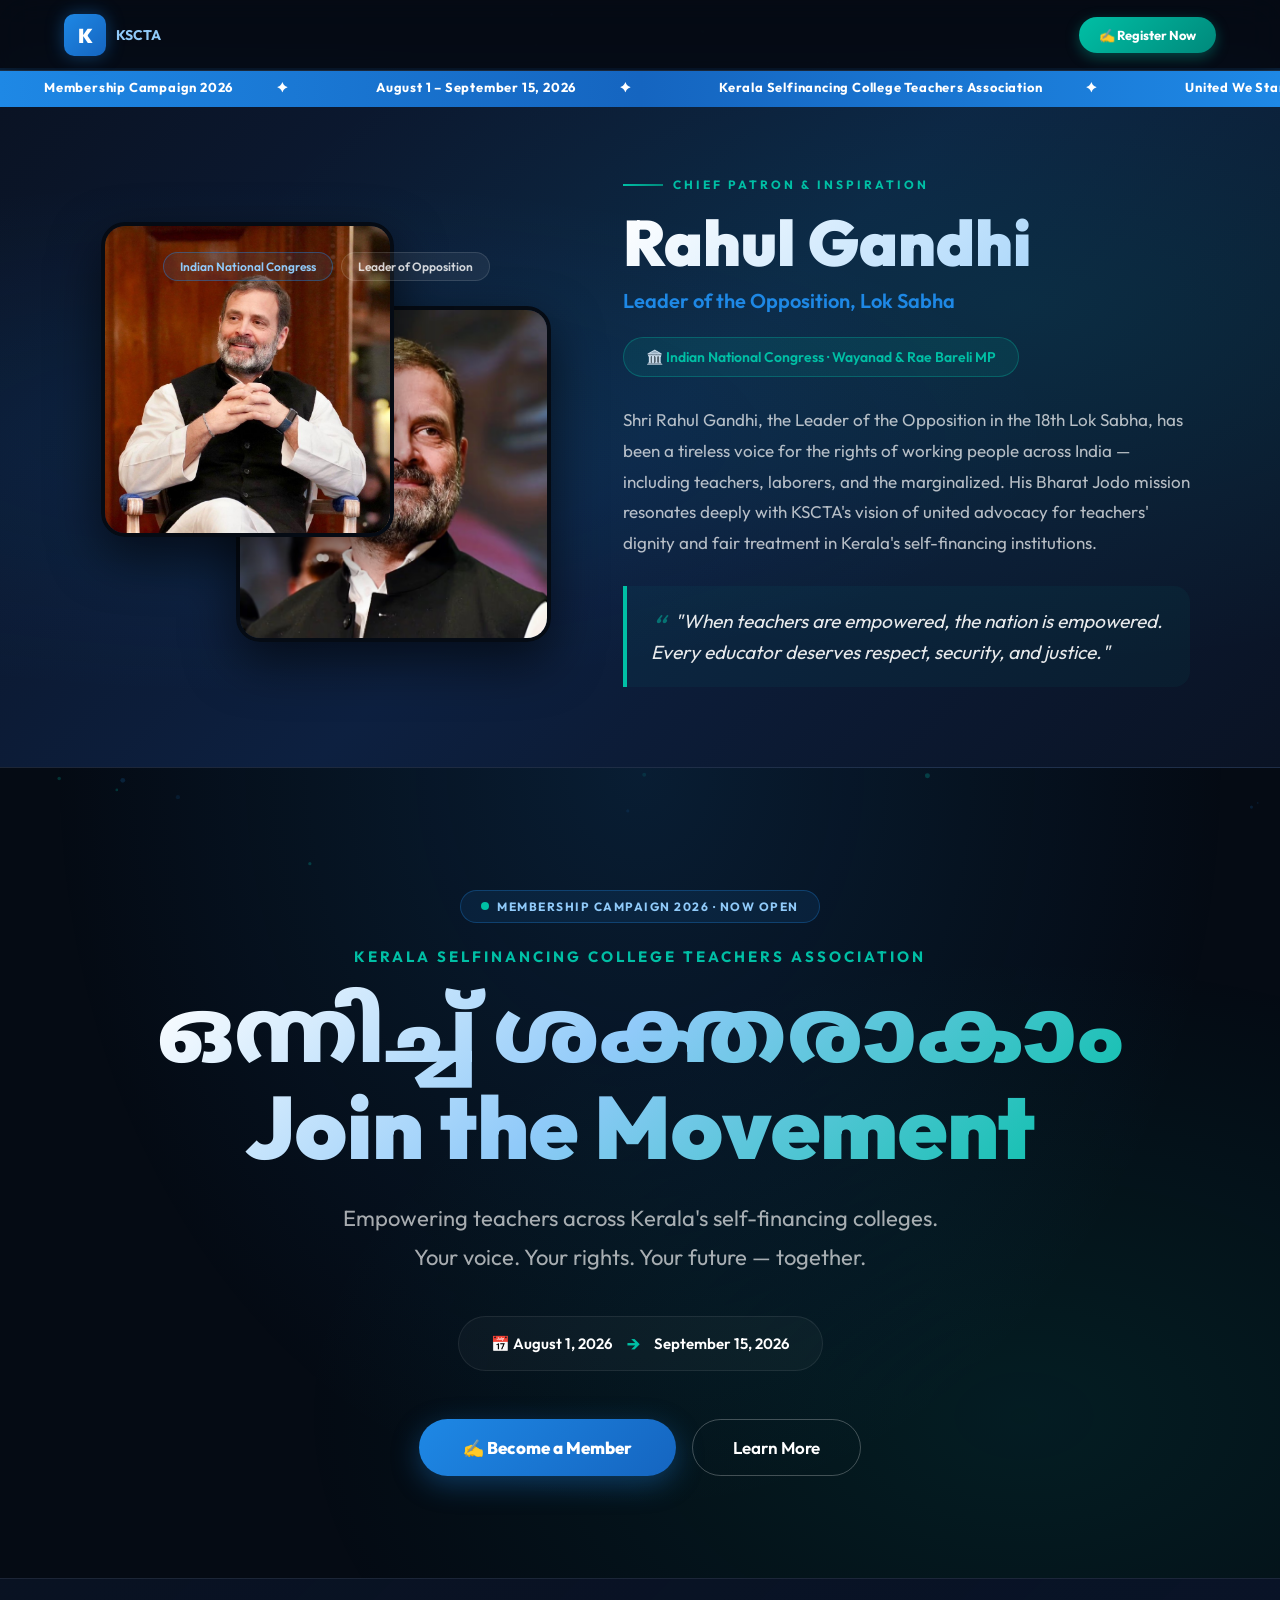
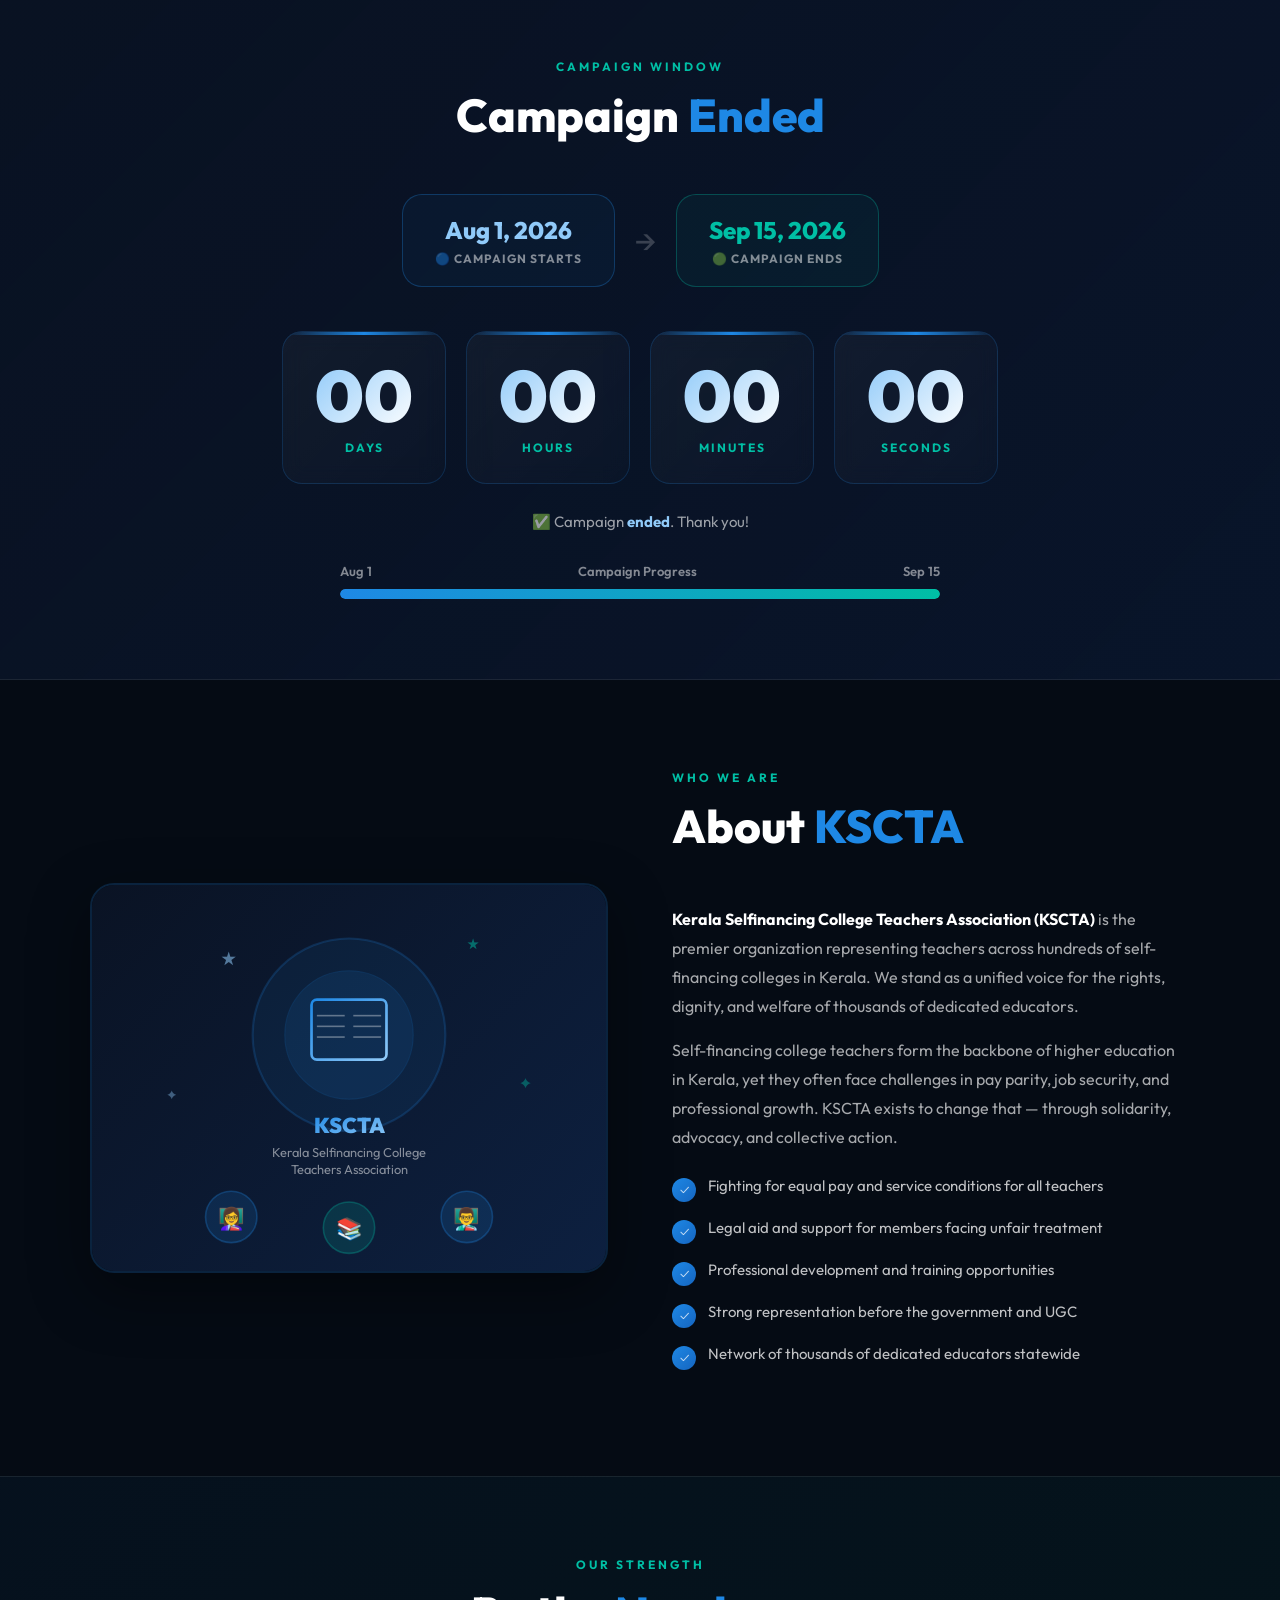
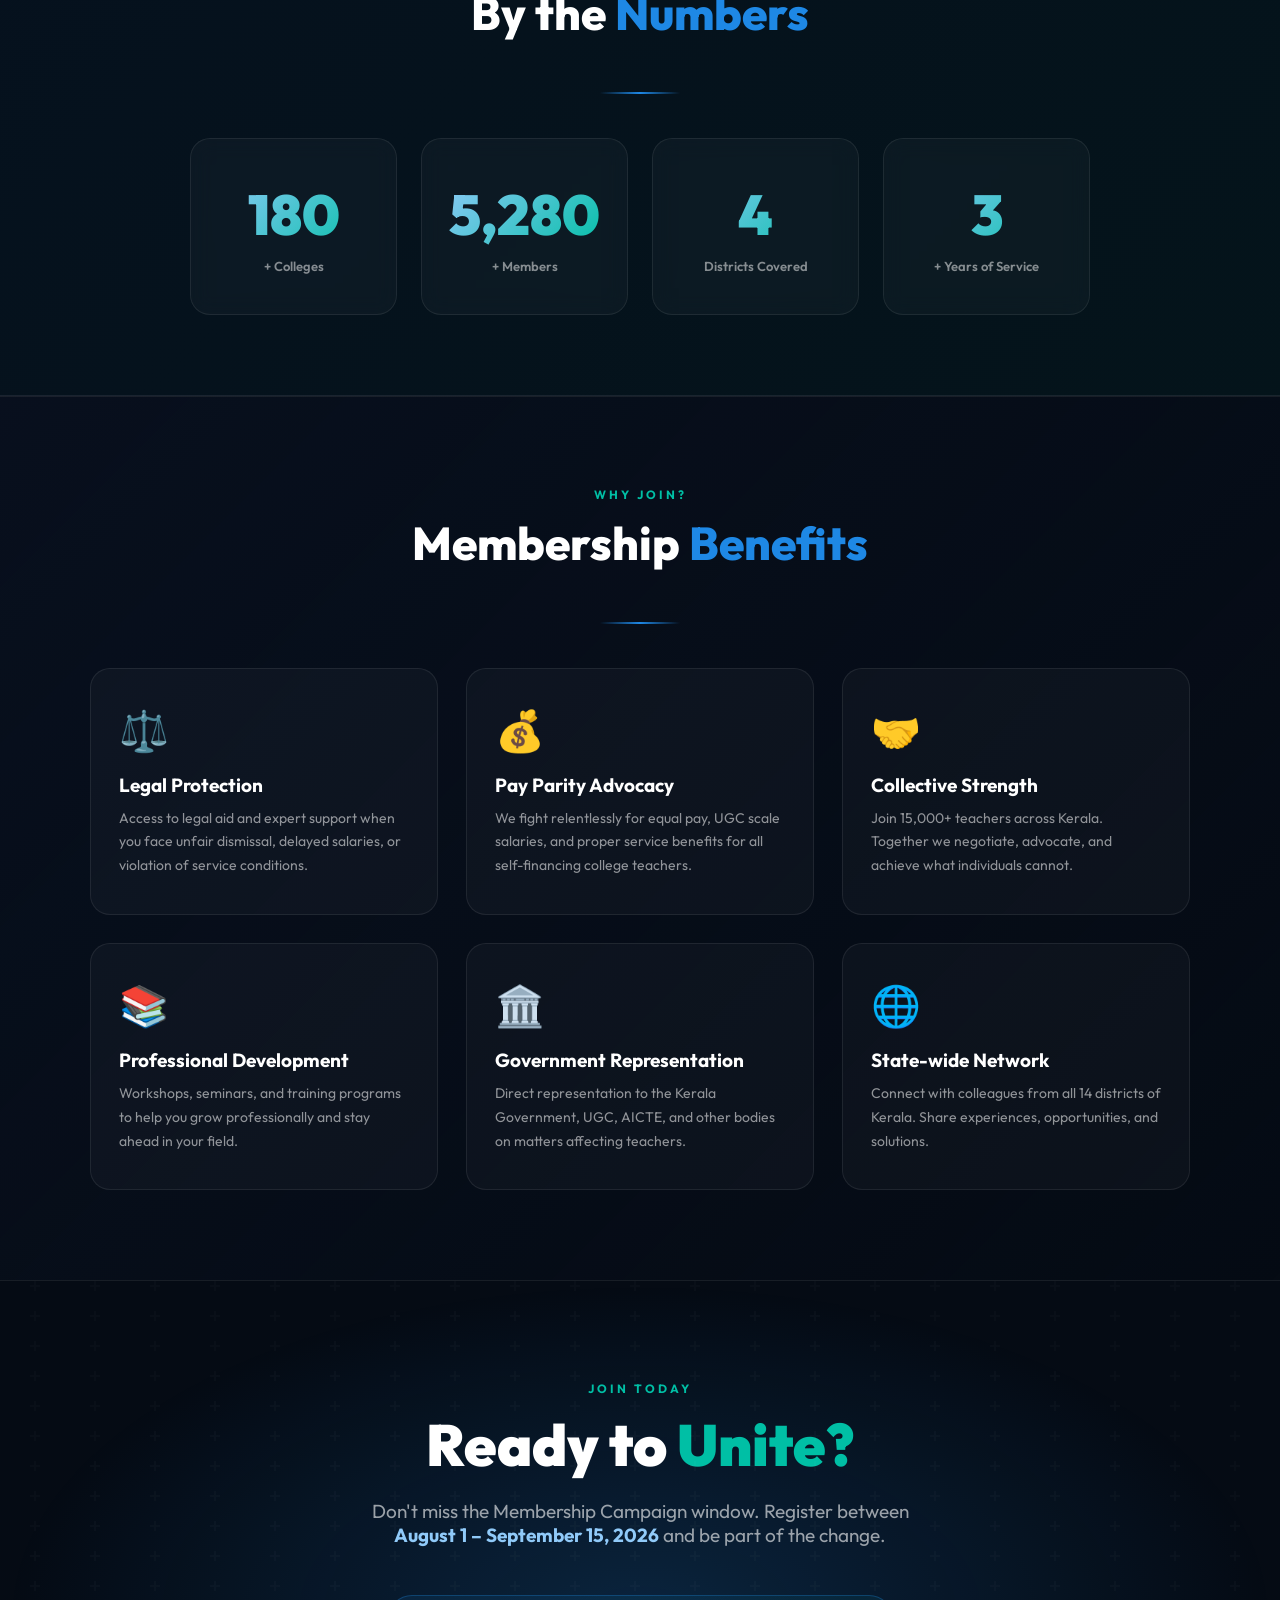
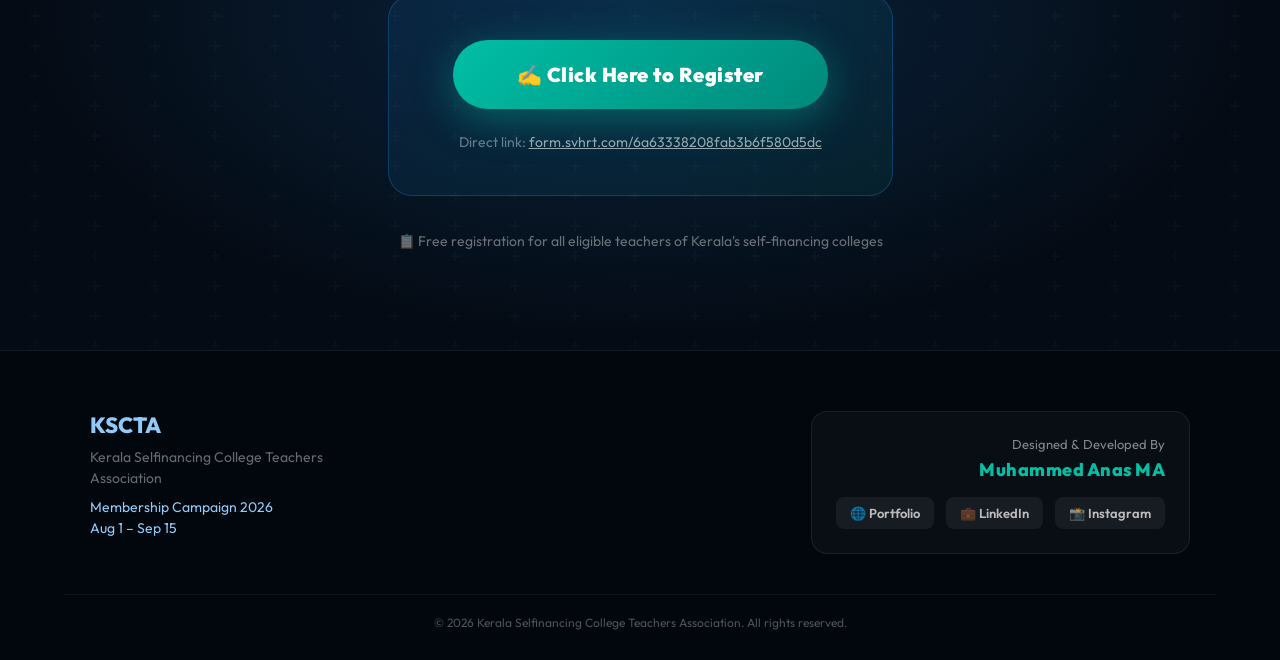
==== index.html @ 6e7381af "First" ====
<!DOCTYPE html>
<html lang="ml">
<head>
  <meta charset="UTF-8" />
  <meta name="viewport" content="width=device-width, initial-scale=1.0" />
  <title>Kerala Selfinancing College Teachers Association – Membership Campaign 2026</title>
  <meta name="description" content="Join KSCTA Membership Campaign 2026. Register between August 1 – September 15, 2026. United for teachers' rights and dignity." />
  <meta property="og:title" content="KSCTA – Membership Campaign 2026" />
  <meta property="og:description" content="Enroll now and be part of the largest teachers' movement in Kerala." />
  <meta property="og:type" content="website" />
  <link rel="preconnect" href="https://fonts.googleapis.com" />
  <link rel="preconnect" href="https://fonts.gstatic.com" crossorigin />
  <link href="https://fonts.googleapis.com/css2?family=Outfit:wght@300;400;500;600;700;800;900&family=Noto+Sans+Malayalam:wght@300;400;600;700&display=swap" rel="stylesheet" />
  <style>
    /* ─── RESET ─── */
    *, *::before, *::after { box-sizing: border-box; margin: 0; padding: 0; }

    :root {
      --primary:   #1E88E5; /* Royal Blue */
      --primary2:  #1565C0; /* Darker Blue */
      --primary3:  #90CAF9; /* Light Blue */
      --accent:    #00BFA5; /* Teal / Emerald Green */
      --accent2:   #00897B; /* Darker Teal */
      --deep:      #050B14;
      --navy:      #0A1324;
      --card-bg:   rgba(255,255,255,0.03);
      --border:    rgba(255,255,255,0.08);
      --white:     #ffffff;
    }

    html { scroll-behavior: smooth; }
    body {
      font-family: 'Outfit', 'Noto Sans Malayalam', sans-serif;
      background: var(--deep);
      color: var(--white);
      overflow-x: hidden;
    }
    ::selection { background: var(--primary); color: #fff; }
    img { max-width: 100%; }

    /* ─── PARTICLES ─── */
    #pc { position: fixed; top:0; left:0; width:100%; height:100%; pointer-events:none; z-index:0; opacity:.35; }

    /* ─── NAVBAR ─── */
    nav {
      position: fixed; top:0; left:0; right:0; z-index:1000;
      padding: 14px 5%;
      display: flex; align-items: center; justify-content: space-between;
      backdrop-filter: blur(20px);
      background: rgba(5,11,20,0.8);
      border-bottom: 1px solid var(--border);
      transition: padding .3s, background .3s;
    }
    nav.scrolled { padding: 10px 5%; background: rgba(5,11,20,.96); }
    .nav-logo { display:flex; align-items:center; gap:10px; text-decoration:none; }
    .nav-logo .lbadge {
      width:42px; height:42px; border-radius:10px;
      background: linear-gradient(135deg, var(--primary), var(--primary2));
      display:flex; align-items:center; justify-content:center;
      font-size:20px; font-weight:900; color:#fff;
      box-shadow: 0 0 18px rgba(30,136,229,.4);
      flex-shrink:0;
    }
    .nav-logo span { font-size:14px; font-weight:700; color:var(--primary3); }
    .nav-cta {
      background: linear-gradient(135deg, var(--accent), var(--accent2));
      color:#fff; font-weight:700; padding:10px 20px;
      border-radius:50px; border:none; cursor:pointer;
      font-size:13px; text-decoration:none;
      transition: transform .2s, box-shadow .2s;
      box-shadow: 0 4px 14px rgba(0,191,165,.35);
      white-space:nowrap;
    }
    .nav-cta:hover { transform:translateY(-2px); box-shadow:0 8px 22px rgba(0,191,165,.5); }

    /* ─── TICKER ─── */
    .ticker-wrap {
      overflow:hidden; background:linear-gradient(90deg, var(--primary), var(--primary2), var(--primary));
      padding:11px 0; margin-top:68px; position:relative; z-index:1;
    }
    .ticker-inner { display:flex; white-space:nowrap; animation:ticker 30s linear infinite; }
    .ticker-inner span { padding:0 44px; font-size:13px; font-weight:700; color:#fff; letter-spacing:.8px; }
    .ticker-inner span::after { content:'✦'; margin-left:44px; }
    @keyframes ticker { from{transform:translateX(0)} to{transform:translateX(-50%)} }

    /* ─── LEADER SPOTLIGHT (2 PHOTOS) ─── */
    #leader-spotlight {
      position:relative; z-index:1;
      background: linear-gradient(135deg, #0A1324 0%, #0D2040 50%, #0A1324 100%);
      padding: 70px 5% 80px;
      border-bottom: 1px solid var(--border);
      overflow:hidden;
    }
    #leader-spotlight::before {
      content:''; position:absolute; inset:0;
      background:
        radial-gradient(ellipse at 20% 50%, rgba(30,136,229,.1) 0%, transparent 55%),
        radial-gradient(ellipse at 80% 30%, rgba(0,191,165,.1) 0%, transparent 55%);
    }
    .leader-inner {
      max-width:1100px; margin:0 auto;
      display:grid; grid-template-columns:1fr 1.2fr; gap:60px; align-items:center;
      position:relative; z-index:1;
    }
    /* Photo Gallery (Overlapping) */
    .leader-gallery {
      position: relative;
      height: 420px;
      width: 100%;
      max-width: 450px;
      margin: 0 auto;
    }
    .leader-gallery img {
      position: absolute;
      border-radius: 24px;
      object-fit: cover;
      object-position: top center;
      box-shadow: 0 20px 50px rgba(0,0,0,0.6);
      border: 4px solid var(--deep);
      transition: transform 0.5s cubic-bezier(0.4, 0, 0.2, 1), z-index 0s;
    }
    .photo-1 {
      width: 65%;
      height: 75%;
      top: 0;
      left: 0;
      z-index: 2;
    }
    .photo-2 {
      width: 70%;
      height: 80%;
      bottom: 0;
      right: 0;
      z-index: 1;
    }
    /* Hover effects for photos */
    .leader-gallery:hover .photo-1 { transform: scale(1.05) translate(-10px, -10px); }
    .leader-gallery:hover .photo-2 { transform: scale(1.05) translate(10px, 10px); z-index: 3; }

    .leader-badge-row {
      display:flex; justify-content:center; gap:8px; margin-top:30px; flex-wrap:wrap;
      position: relative; z-index: 5;
    }
    .leader-badge {
      background:rgba(255,255,255,.06); border:1px solid rgba(255,255,255,.12);
      padding:6px 16px; border-radius:50px; font-size:12px; font-weight:600;
      color:rgba(255,255,255,.8);
    }
    .leader-badge.primary { border-color:rgba(30,136,229,.4); color:var(--primary3); background:rgba(30,136,229,.1); }

    /* Text side */
    .spotlight-label {
      font-size:12px; font-weight:700; letter-spacing:3px; text-transform:uppercase;
      color:var(--accent); margin-bottom:16px;
      display:flex; align-items:center; gap:10px;
    }
    .spotlight-label::before {
      content:''; width:40px; height:2px;
      background:linear-gradient(90deg, var(--accent), var(--accent2));
    }
    .spotlight-name {
      font-size: clamp(36px, 5vw, 64px);
      font-weight:900; line-height:1.1; margin-bottom:10px;
      background: linear-gradient(135deg, #fff 0%, var(--primary3) 100%);
      -webkit-background-clip:text; -webkit-text-fill-color:transparent; background-clip:text;
    }
    .spotlight-title {
      font-size:clamp(16px,2vw,20px); color:var(--primary); font-weight:600; margin-bottom:24px;
    }
    .spotlight-org {
      display:inline-flex; align-items:center; gap:8px;
      background:rgba(0,191,165,.1); border:1px solid rgba(0,191,165,.3);
      color:var(--accent); padding:10px 22px; border-radius:50px; font-size:14px; font-weight:600;
      margin-bottom:28px;
    }
    .spotlight-desc {
      font-size:clamp(15px,1.8vw,17px);
      color:rgba(255,255,255,.7); line-height:1.8; margin-bottom:28px;
    }
    .spotlight-quote {
      border-left:4px solid var(--accent);
      padding:20px 24px; border-radius:0 16px 16px 0;
      background:rgba(0,191,165,.05);
      font-size:clamp(16px,2vw,19px); font-style:italic;
      color:rgba(255,255,255,.9); line-height:1.6;
    }
    .spotlight-quote::before { content:'\201C'; color:var(--accent); font-size:32px; line-height:0; vertical-align:-10px; margin-right:6px; opacity:0.5;}

    /* ─── HERO ─── */
    #hero {
      position:relative; z-index:1; min-height:90vh;
      display:flex; flex-direction:column; align-items:center; justify-content:center;
      text-align:center; padding:100px 5% 80px;
      background:
        radial-gradient(ellipse at 50% 0%, rgba(30,136,229,.15) 0%, transparent 65%),
        radial-gradient(ellipse at 80% 80%, rgba(0,191,165,.1) 0%, transparent 50%);
    }
    .hero-badge {
      display:inline-flex; align-items:center; gap:8px;
      background:rgba(30,136,229,.1); border:1px solid rgba(30,136,229,.3);
      color:var(--primary3); padding:8px 20px; border-radius:50px;
      font-size:12px; font-weight:700; letter-spacing:1.5px; margin-bottom:24px;
      animation: fadeUp .7s ease both;
    }
    .badge-dot { width:8px; height:8px; border-radius:50%; background:var(--accent); animation:pulse 1.4s infinite; }
    @keyframes pulse { 0%,100%{opacity:1;transform:scale(1)} 50%{opacity:.5;transform:scale(1.4)} }
    @keyframes fadeUp { from{opacity:0;transform:translateY(24px)} to{opacity:1;transform:translateY(0)} }
    @keyframes fadeDown { from{opacity:0;transform:translateY(-18px)} to{opacity:1;transform:translateY(0)} }
    @keyframes fadeIn { from{opacity:0} to{opacity:1} }

    .hero-org { font-size:clamp(12px,1.8vw,15px); font-weight:700; letter-spacing:3px; text-transform:uppercase; color:var(--accent); margin-bottom:16px; animation:fadeDown .7s .1s ease both; }
    .hero-title {
      font-size:clamp(34px,7vw,88px); font-weight:900; line-height:1.1; margin-bottom:24px;
      background:linear-gradient(135deg, #fff 0%, var(--primary3) 45%, var(--accent) 100%);
      -webkit-background-clip:text; -webkit-text-fill-color:transparent; background-clip:text;
      animation:fadeUp .8s .15s ease both;
    }
    .hero-sub {
      font-size:clamp(16px,2.2vw,22px); color:rgba(255,255,255,.65);
      max-width:650px; line-height:1.75; margin-bottom:40px;
      animation:fadeUp .8s .2s ease both;
    }
    .hero-dates {
      display:inline-flex; align-items:center; gap:14px; flex-wrap:wrap; justify-content:center;
      background:rgba(255,255,255,.03); border:1px solid var(--border); border-radius:50px;
      padding:14px 32px; margin-bottom:48px; font-size:15px; font-weight:600;
      animation:fadeUp .8s .25s ease both;
    }
    .hero-dates .arr { color:var(--accent); font-size:20px; }
    .hero-btns { display:flex; gap:16px; flex-wrap:wrap; justify-content:center; animation:fadeUp .8s .3s ease both; }
    .btn-primary {
      background:linear-gradient(135deg, var(--primary), var(--primary2));
      color:#fff; font-weight:800; font-size:17px; padding:18px 44px;
      border-radius:50px; border:none; cursor:pointer; text-decoration:none;
      box-shadow:0 8px 28px rgba(30,136,229,.35);
      transition:transform .25s, box-shadow .25s; position:relative; overflow:hidden;
    }
    .btn-primary::after { content:''; position:absolute; top:0; left:-100%; width:100%; height:100%; background:linear-gradient(90deg,transparent,rgba(255,255,255,.25),transparent); transition:left .5s; }
    .btn-primary:hover { transform:translateY(-3px) scale(1.02); box-shadow:0 14px 36px rgba(30,136,229,.5); }
    .btn-primary:hover::after { left:100%; }
    .btn-secondary {
      background:transparent; color:#fff; font-weight:600; font-size:17px;
      padding:17px 40px; border-radius:50px; border:1.5px solid rgba(255,255,255,.25);
      cursor:pointer; text-decoration:none; transition:all .25s;
    }
    .btn-secondary:hover { border-color:var(--accent); color:var(--accent); background:rgba(0,191,165,.06); }

    /* ─── COUNTDOWN ─── */
    #countdown {
      position:relative; z-index:1;
      padding:80px 5%;
      background:linear-gradient(135deg, rgba(10,19,36,.9), rgba(15,35,75,.4));
      border-top:1px solid var(--border); border-bottom:1px solid var(--border);
    }
    .sec-label { text-align:center; font-size:12px; font-weight:700; letter-spacing:3px; text-transform:uppercase; color:var(--accent); margin-bottom:12px; }
    .sec-title { text-align:center; font-size:clamp(28px,4vw,46px); font-weight:800; margin-bottom:50px; }
    .sec-title span { color:var(--primary); }
    .sec-divider { height:2px; max-width:80px; margin:0 auto 44px; background:linear-gradient(90deg,transparent,var(--primary),transparent); }

    /* Campaign window dates */
    .campaign-window {
      display:flex; justify-content:center; align-items:center; gap:20px;
      flex-wrap:wrap; margin-bottom:44px;
    }
    .cw-pill {
      background:rgba(255,255,255,.03); border:1px solid rgba(255,255,255,.08);
      border-radius:20px; padding:20px 32px; text-align:center;
      min-width:180px;
    }
    .cw-pill.start { border-color:rgba(30,136,229,.3); background:rgba(30,136,229,.05); }
    .cw-pill.end   { border-color:rgba(0,191,165,.3); background:rgba(0,191,165,.05); }
    .cw-date { font-size:clamp(18px,2.5vw,24px); font-weight:800; margin-bottom:6px; }
    .cw-pill.start .cw-date { color:var(--primary3); }
    .cw-pill.end .cw-date   { color:var(--accent); }
    .cw-sub { font-size:12px; color:rgba(255,255,255,.5); font-weight:700; letter-spacing:1px; }
    .cw-arrow { font-size:32px; color:rgba(255,255,255,.2); }

    .cd-grid { display:flex; justify-content:center; gap:20px; flex-wrap:wrap; margin-bottom:28px; }
    .cd-card {
      background:linear-gradient(135deg, rgba(255,255,255,.04), rgba(255,255,255,.01));
      border:1px solid rgba(30,136,229,.2); border-radius:20px;
      padding:28px 32px; text-align:center; min-width:120px;
      backdrop-filter:blur(10px); position:relative; overflow:hidden;
      transition:transform .3s, box-shadow .3s;
    }
    .cd-card:hover { transform:translateY(-5px); box-shadow:0 12px 30px rgba(30,136,229,.15); }
    .cd-card::before { content:''; position:absolute; top:0; left:0; right:0; height:3px; background:linear-gradient(90deg, transparent, var(--primary), transparent); }
    .cd-num { font-size:clamp(44px,7vw,72px); font-weight:900; line-height:1; background:linear-gradient(135deg, var(--primary3), var(--white)); -webkit-background-clip:text; -webkit-text-fill-color:transparent; background-clip:text; }
    .cd-lbl { font-size:12px; font-weight:700; color:var(--accent); letter-spacing:2px; margin-top:8px; }

    #cd-status { text-align:center; font-size:15px; color:rgba(255,255,255,.6); }
    #cd-status strong { color:var(--primary3); }

    /* Progress */
    .prog-wrap { max-width:600px; margin:32px auto 0; }
    .prog-labels { display:flex; justify-content:space-between; font-size:13px; color:rgba(255,255,255,.5); margin-bottom:10px; font-weight:600; }
    .prog-track { background:rgba(255,255,255,.05); border-radius:50px; height:10px; overflow:hidden; box-shadow:inset 0 2px 5px rgba(0,0,0,0.2); }
    .prog-fill { height:100%; border-radius:50px; background:linear-gradient(90deg, var(--primary), var(--accent)); transition:width 1.5s ease; width:0; }

    /* ─── ABOUT ─── */
    #about { position:relative; z-index:1; padding:90px 5%; }
    .about-grid { max-width:1100px; margin:0 auto; display:grid; grid-template-columns:1fr 1fr; gap:64px; align-items:center; }
    .about-svg-wrap {
      border-radius:24px; overflow:hidden;
      border:2px solid rgba(30,136,229,.2);
      box-shadow:0 20px 60px rgba(0,0,0,.4);
    }
    .about-content .sec-title { text-align:left; }
    .about-desc { color:rgba(255,255,255,.65); line-height:1.8; font-size:16px; margin-bottom:16px; }
    .about-pts { list-style:none; margin-top:24px; }
    .about-pts li { display:flex; align-items:flex-start; gap:12px; margin-bottom:16px; color:rgba(255,255,255,.75); font-size:15px; }
    .apt-icon { width:24px; height:24px; border-radius:50%; background:linear-gradient(135deg, var(--primary), var(--primary2)); display:flex; align-items:center; justify-content:center; font-size:12px; flex-shrink:0; margin-top:2px; }

    /* ─── STATS ─── */
    #stats {
      position:relative; z-index:1; padding:80px 5%;
      background:linear-gradient(135deg, rgba(30,136,229,.05), rgba(0,191,165,.05));
      border-top:1px solid var(--border); border-bottom:1px solid var(--border);
    }
    .stats-grid { max-width:900px; margin:0 auto; display:grid; grid-template-columns:repeat(4,1fr); gap:24px; }
    .stat-card { text-align:center; padding:40px 20px; background:var(--card-bg); border:1px solid var(--border); border-radius:20px; backdrop-filter:blur(10px); transition:transform .3s; }
    .stat-card:hover { transform:translateY(-6px); border-color:rgba(30,136,229,.3); }
    .stat-num { font-size:clamp(38px,5vw,56px); font-weight:900; background:linear-gradient(135deg, var(--primary3), var(--accent)); -webkit-background-clip:text; -webkit-text-fill-color:transparent; background-clip:text; }
    .stat-lbl { font-size:13px; color:rgba(255,255,255,.5); font-weight:600; margin-top:8px; }

    /* ─── BENEFITS ─── */
    #benefits {
      position:relative; z-index:1; padding:90px 5%;
      background:linear-gradient(135deg, rgba(10,19,36,.6), transparent);
      border-top:1px solid var(--border);
    }
    .benefits-grid { max-width:1100px; margin:0 auto; display:grid; grid-template-columns:repeat(3,1fr); gap:28px; }
    .ben-card {
      background:var(--card-bg); border:1px solid var(--border); border-radius:20px;
      padding:36px 28px; transition:all .35s; position:relative; overflow:hidden;
    }
    .ben-card::after { content:''; position:absolute; inset:0; background:linear-gradient(135deg, rgba(30,136,229,.08), transparent); opacity:0; transition:opacity .35s; }
    .ben-card:hover { transform:translateY(-6px); border-color:rgba(30,136,229,.4); box-shadow:0 16px 40px rgba(0,0,0,.3); }
    .ben-card:hover::after { opacity:1; }
    .ben-icon { font-size:40px; margin-bottom:18px; display:block; }
    .ben-title { font-size:19px; font-weight:700; margin-bottom:10px; color:#fff; }
    .ben-desc { font-size:14px; color:rgba(255,255,255,.55); line-height:1.7; }

    /* ─── CTA ─── */
    #cta {
      position:relative; z-index:1; padding:100px 5%; text-align:center;
      background:radial-gradient(ellipse at 50% 50%, rgba(30,136,229,.2) 0%, transparent 70%);
      border-top:1px solid var(--border); overflow:hidden;
    }
    #cta::before {
      content:''; position:absolute; inset:0;
      background: url("data:image/svg+xml,%3Csvg width='60' height='60' viewBox='0 0 60 60' xmlns='http://www.w3.org/2000/svg'%3E%3Cg fill='%23ffffff' fill-opacity='0.02'%3E%3Cpath d='M36 34v-4h-2v4h-4v2h4v4h2v-4h4v-2h-4zm0-30V0h-2v4h-4v2h4v4h2V6h4V4h-4z'/%3E%3C/g%3E%3C/svg%3E");
    }
    .cta-title { font-size:clamp(32px,5vw,58px); font-weight:900; margin-bottom:18px; }
    .cta-title span { color:var(--accent); }
    .cta-sub { font-size:clamp(15px,2vw,19px); color:rgba(255,255,255,.6); margin-bottom:48px; max-width:600px; margin-inline:auto; }
    .cta-box {
      display:inline-block;
      background:linear-gradient(135deg, rgba(30,136,229,.1), rgba(0,191,165,.08));
      border:1px solid rgba(30,136,229,.3); border-radius:24px;
      padding:44px 64px; margin-bottom:36px;
    }
    .btn-mega {
      background:linear-gradient(135deg, var(--accent), var(--accent2));
      color:#fff; font-weight:900; font-size:20px;
      padding:22px 64px; border-radius:60px; border:none;
      cursor:pointer; text-decoration:none; display:inline-block;
      box-shadow:0 10px 40px rgba(0,191,165,.4);
      transition:all .3s; letter-spacing:.5px; position:relative; overflow:hidden;
    }
    .btn-mega::after { content:''; position:absolute; top:0; left:-100%; width:100%; height:100%; background:linear-gradient(90deg,transparent,rgba(255,255,255,.3),transparent); transition:left .5s; }
    .btn-mega:hover { transform:translateY(-4px) scale(1.03); box-shadow:0 18px 50px rgba(0,191,165,.6); }
    .btn-mega:hover::after { left:100%; }
    .cta-link { color:rgba(255,255,255,.4); font-size:14px; margin-top:20px; }
    .cta-link a { color:rgba(255,255,255,.6); text-decoration: underline; }
    .cta-link a:hover { color:var(--primary3); }

    /* ─── FOOTER ─── */
    footer {
      position:relative; z-index:1;
      background:rgba(3,7,14,.98); border-top:1px solid var(--border);
      padding:60px 5% 30px; 
    }
    .footer-content {
      max-width: 1100px; margin: 0 auto;
      display: flex; justify-content: space-between; align-items: flex-start;
      flex-wrap: wrap; gap: 40px;
    }
    .footer-brand {
      max-width: 300px;
    }
    .foot-logo { font-size:22px; font-weight:800; color:var(--primary3); margin-bottom:8px; }
    .foot-tag { font-size:14px; color:rgba(255,255,255,.4); margin-bottom:8px; line-height: 1.5; }
    
    .footer-dev {
      background: rgba(255,255,255,0.03);
      border: 1px solid rgba(255,255,255,0.08);
      padding: 24px;
      border-radius: 16px;
      text-align: right;
    }
    .dev-title {
      font-size: 13px; color: rgba(255,255,255,0.5); margin-bottom: 6px;
    }
    .dev-name {
      font-size: 18px; font-weight: 800; color: var(--accent); margin-bottom: 16px;
      letter-spacing: 0.5px;
    }
    .dev-links {
      display: flex; gap: 12px; justify-content: flex-end;
    }
    .dev-link {
      display: flex; align-items: center; gap: 6px;
      background: rgba(255,255,255,0.06);
      padding: 8px 14px; border-radius: 8px;
      color: rgba(255,255,255,0.7); font-size: 13px; font-weight: 600;
      text-decoration: none; transition: all 0.2s;
    }
    .dev-link:hover {
      background: rgba(30,136,229,0.15);
      color: #fff;
      transform: translateY(-2px);
    }
    .dev-link.insta:hover { background: rgba(225, 48, 108, 0.15); color: #E1306C; }
    .dev-link.linkedin:hover { background: rgba(0, 119, 181, 0.15); color: #0077b5; }
    .dev-link.portfolio:hover { background: rgba(0, 191, 165, 0.15); color: var(--accent); }

    .foot-bottom { 
      font-size:12px; color:rgba(255,255,255,.3); 
      margin-top:40px; padding-top: 20px;
      border-top: 1px solid rgba(255,255,255,0.05);
      text-align: center;
    }

    /* ─── REVEAL ─── */
    .reveal { opacity:0; transform:translateY(28px); transition:opacity .7s ease, transform .7s ease; }
    .reveal.visible { opacity:1; transform:none; }

    /* ══════════════════════════
       RESPONSIVE
    ══════════════════════════ */

    /* Tablet (≤900px) */
    @media (max-width:900px) {
      .leader-inner { grid-template-columns:1fr; gap:40px; text-align:center; }
      .leader-gallery { margin-bottom: 30px; }
      .spotlight-label { justify-content:center; }
      .spotlight-quote { text-align:left; }
      .about-grid { grid-template-columns:1fr; }
      .about-content .sec-title { text-align:center; }
      .stats-grid { grid-template-columns:repeat(2,1fr); }
      .benefits-grid { grid-template-columns:repeat(2,1fr); }
      .footer-content { flex-direction: column; align-items: center; text-align: center; }
      .footer-dev { text-align: center; width: 100%; max-width: 400px; }
      .dev-links { justify-content: center; flex-wrap: wrap; }
    }

    /* Mobile (≤600px) */
    @media (max-width:600px) {
      nav { padding:12px 4%; }
      .nav-logo span { font-size:12px; }
      .nav-cta { padding:8px 14px; font-size:12px; }

      .ticker-inner span { font-size:12px; padding:0 28px; }

      #leader-spotlight { padding:50px 4% 60px; }
      .leader-gallery { height: 320px; max-width: 320px; }

      #hero { padding:90px 4% 70px; }
      .hero-dates { padding:12px 20px; font-size:14px; gap:10px; }
      .hero-btns { gap:12px; }
      .btn-primary, .btn-secondary { font-size:15px; padding:15px 32px; }

      #countdown { padding:60px 4%; }
      .cd-card { min-width:90px; padding:20px 16px; }
      .cd-num { font-size:42px; }
      .cw-pill { min-width:140px; padding:16px 20px; }

      #about { padding:70px 4%; }
      #stats { padding:60px 4%; }
      .stats-grid { gap:16px; }
      .stat-card { padding:30px 14px; }

      #benefits { padding:70px 4%; }
      .benefits-grid { grid-template-columns:1fr; }

      #cta { padding:80px 4%; }
      .cta-box { padding:32px 24px; }
      .btn-mega { font-size:16px; padding:18px 40px; }

      footer { padding:40px 4% 20px; }
    }

    /* Very small (≤380px) */
    @media (max-width:380px) {
      .cd-card { min-width:75px; padding:16px 12px; }
      .cd-num { font-size:36px; }
      .stats-grid { grid-template-columns:1fr 1fr; }
    }
  </style>
</head>
<body>

<canvas id="pc"></canvas>

<!-- NAV -->
<nav id="mainnav">
  <a href="#" class="nav-logo">
    <div class="lbadge">K</div>
    <span>KSCTA</span>
  </a>
  <a href="https://form.svhrt.com/6a63338208fab3b6f580d5dc" target="_blank" id="nav-btn" class="nav-cta">✍️ Register Now</a>
</nav>

<!-- TICKER -->
<div class="ticker-wrap">
  <div class="ticker-inner">
    <span>Membership Campaign 2026</span>
    <span>August 1 – September 15, 2026</span>
    <span>Kerala Selfinancing College Teachers Association</span>
    <span>United We Stand for Teachers' Rights</span>
    <span>Register Now – Limited Period</span>
    <span>Membership Campaign 2026</span>
    <span>August 1 – September 15, 2026</span>
    <span>Kerala Selfinancing College Teachers Association</span>
    <span>United We Stand for Teachers' Rights</span>
    <span>Register Now – Limited Period</span>
  </div>
</div>

<!-- ★ RAHUL GANDHI SPOTLIGHT (2 PHOTOS) ★ -->
<section id="leader-spotlight">
  <div class="leader-inner">
    <!-- Photo Gallery -->
    <div class="leader-gallery">
      <!-- First Photo -->
      <img src="image.png" alt="Rahul Gandhi 1" class="photo-1" onerror="this.src='https://via.placeholder.com/240x280/1565C0/FFFFFF?text=Photo+1'" />
      <!-- Second Photo -->
      <img src="image copy.png" alt="Rahul Gandhi 2" class="photo-2" onerror="this.src='https://via.placeholder.com/220x250/00BFA5/FFFFFF?text=Photo+2'" />
      
      <div class="leader-badge-row">
        <span class="leader-badge primary">Indian National Congress</span>
        <span class="leader-badge">Leader of Opposition</span>
      </div>
    </div>

    <!-- Text -->
    <div class="leader-text-col">
      <div class="spotlight-label">Chief Patron &amp; Inspiration</div>
      <h2 class="spotlight-name">Rahul Gandhi</h2>
      <p class="spotlight-title">Leader of the Opposition, Lok Sabha</p>
      <div class="spotlight-org">
        🏛️ Indian National Congress · Wayanad &amp; Rae Bareli MP
      </div>
      <p class="spotlight-desc">
        Shri Rahul Gandhi, the Leader of the Opposition in the 18th Lok Sabha, has been a tireless voice 
        for the rights of working people across India — including teachers, laborers, and the marginalized.  
        His Bharat Jodo mission resonates deeply with KSCTA's vision of united advocacy for teachers' dignity 
        and fair treatment in Kerala's self-financing institutions.
      </p>
      <blockquote class="spotlight-quote">
        "When teachers are empowered, the nation is empowered. Every educator deserves respect, security, and justice."
      </blockquote>
    </div>
  </div>
</section>

<!-- HERO -->
<section id="hero">
  <div class="hero-badge"><span class="badge-dot"></span>MEMBERSHIP CAMPAIGN 2026 · NOW OPEN</div>
  <p class="hero-org">Kerala Selfinancing College Teachers Association</p>
  <h1 class="hero-title">ഒന്നിച്ച് ശക്തരാകാം<br/>Join the Movement</h1>
  <p class="hero-sub">Empowering teachers across Kerala's self-financing colleges.<br/>Your voice. Your rights. Your future — together.</p>
  <div class="hero-dates">
    <span>📅 August 1, 2026</span>
    <span class="arr">→</span>
    <span>September 15, 2026</span>
  </div>
  <div class="hero-btns">
    <a href="https://form.svhrt.com/6a63338208fab3b6f580d5dc" target="_blank" id="hero-btn" class="btn-primary">✍️ Become a Member</a>
    <a href="#about" class="btn-secondary">Learn More</a>
  </div>
</section>

<!-- COUNTDOWN -->
<section id="countdown">
  <p class="sec-label">Campaign Window</p>
  <h2 class="sec-title" id="cd-heading">Registration <span>Countdown</span></h2>

  <!-- Campaign window pills -->
  <div class="campaign-window">
    <div class="cw-pill start">
      <div class="cw-date">Aug 1, 2026</div>
      <div class="cw-sub">🔵 CAMPAIGN STARTS</div>
    </div>
    <div class="cw-arrow">→</div>
    <div class="cw-pill end">
      <div class="cw-date">Sep 15, 2026</div>
      <div class="cw-sub">🟢 CAMPAIGN ENDS</div>
    </div>
  </div>

  <div class="cd-grid">
    <div class="cd-card"><div class="cd-num" id="cd-d">00</div><div class="cd-lbl">DAYS</div></div>
    <div class="cd-card"><div class="cd-num" id="cd-h">00</div><div class="cd-lbl">HOURS</div></div>
    <div class="cd-card"><div class="cd-num" id="cd-m">00</div><div class="cd-lbl">MINUTES</div></div>
    <div class="cd-card"><div class="cd-num" id="cd-s">00</div><div class="cd-lbl">SECONDS</div></div>
  </div>
  <p id="cd-status">Counting down to <strong>August 1, 2026</strong></p>

  <div class="prog-wrap">
    <div class="prog-labels"><span>Aug 1</span><span>Campaign Progress</span><span>Sep 15</span></div>
    <div class="prog-track"><div class="prog-fill" id="prog-fill"></div></div>
  </div>
</section>

<!-- ABOUT -->
<section id="about">
  <div class="about-grid reveal">
    <div class="about-svg-wrap">
      <svg viewBox="0 0 480 360" xmlns="http://www.w3.org/2000/svg" style="width:100%;display:block;background:linear-gradient(135deg,#0A1324,#0D2040)">
        <defs>
          <linearGradient id="ga" x1="0%" y1="0%" x2="100%" y2="100%">
            <stop offset="0%" style="stop-color:#1E88E5"/>
            <stop offset="100%" style="stop-color:#90CAF9"/>
          </linearGradient>
          <linearGradient id="gb" x1="0%" y1="0%" x2="100%" y2="100%">
            <stop offset="0%" style="stop-color:#00BFA5"/>
            <stop offset="100%" style="stop-color:#00897B"/>
          </linearGradient>
        </defs>
        <circle cx="240" cy="140" r="90" fill="rgba(30,136,229,0.08)" stroke="rgba(30,136,229,0.2)" stroke-width="2"/>
        <circle cx="240" cy="140" r="60" fill="rgba(30,136,229,0.1)" stroke="rgba(30,136,229,0.15)" stroke-width="1"/>
        <rect x="205" y="107" width="70" height="56" rx="5" fill="none" stroke="url(#ga)" stroke-width="2.5"/>
        <line x1="240" y1="107" x2="240" y2="163" stroke="url(#ga)" stroke-width="2"/>
        <line x1="210" y1="122" x2="236" y2="122" stroke="rgba(255,255,255,0.35)" stroke-width="1.5"/>
        <line x1="210" y1="132" x2="236" y2="132" stroke="rgba(255,255,255,0.35)" stroke-width="1.5"/>
        <line x1="210" y1="142" x2="236" y2="142" stroke="rgba(255,255,255,0.35)" stroke-width="1.5"/>
        <line x1="244" y1="122" x2="270" y2="122" stroke="rgba(255,255,255,0.35)" stroke-width="1.5"/>
        <line x1="244" y1="132" x2="270" y2="132" stroke="rgba(255,255,255,0.35)" stroke-width="1.5"/>
        <line x1="244" y1="142" x2="270" y2="142" stroke="rgba(255,255,255,0.35)" stroke-width="1.5"/>
        <text x="240" y="232" text-anchor="middle" font-family="Outfit,sans-serif" font-size="20" font-weight="900" fill="url(#ga)">KSCTA</text>
        <text x="240" y="254" text-anchor="middle" font-family="Outfit,sans-serif" font-size="12" fill="rgba(255,255,255,0.5)">Kerala Selfinancing College</text>
        <text x="240" y="270" text-anchor="middle" font-family="Outfit,sans-serif" font-size="12" fill="rgba(255,255,255,0.5)">Teachers Association</text>
        <text x="120" y="75" font-size="18" fill="#90CAF9" opacity="0.55">★</text>
        <text x="350" y="60" font-size="14" fill="#00BFA5" opacity="0.5">★</text>
        <text x="70" y="200" font-size="11" fill="#90CAF9" opacity="0.4">✦</text>
        <text x="400" y="190" font-size="13" fill="#00BFA5" opacity="0.4">✦</text>
        <circle cx="130" cy="310" r="24" fill="rgba(30,136,229,0.15)" stroke="rgba(30,136,229,0.3)" stroke-width="1.5"/>
        <text x="130" y="318" text-anchor="middle" font-size="20">👩‍🏫</text>
        <circle cx="240" cy="320" r="24" fill="rgba(0,191,165,0.15)" stroke="rgba(0,191,165,0.3)" stroke-width="1.5"/>
        <text x="240" y="328" text-anchor="middle" font-size="20">📚</text>
        <circle cx="350" cy="310" r="24" fill="rgba(30,136,229,0.15)" stroke="rgba(30,136,229,0.3)" stroke-width="1.5"/>
        <text x="350" y="318" text-anchor="middle" font-size="20">👨‍🏫</text>
      </svg>
    </div>
    <div class="about-content">
      <p class="sec-label" style="text-align:left">Who We Are</p>
      <h2 class="sec-title">About <span>KSCTA</span></h2>
      <p class="about-desc"><strong style="color:#fff">Kerala Selfinancing College Teachers Association (KSCTA)</strong> is the premier organization representing teachers across hundreds of self-financing colleges in Kerala. We stand as a unified voice for the rights, dignity, and welfare of thousands of dedicated educators.</p>
      <p class="about-desc">Self-financing college teachers form the backbone of higher education in Kerala, yet they often face challenges in pay parity, job security, and professional growth. KSCTA exists to change that — through solidarity, advocacy, and collective action.</p>
      <ul class="about-pts">
        <li><span class="apt-icon">✓</span> Fighting for equal pay and service conditions for all teachers</li>
        <li><span class="apt-icon">✓</span> Legal aid and support for members facing unfair treatment</li>
        <li><span class="apt-icon">✓</span> Professional development and training opportunities</li>
        <li><span class="apt-icon">✓</span> Strong representation before the government and UGC</li>
        <li><span class="apt-icon">✓</span> Network of thousands of dedicated educators statewide</li>
      </ul>
    </div>
  </div>
</section>

<!-- STATS -->
<section id="stats">
  <p class="sec-label">Our Strength</p>
  <h2 class="sec-title reveal">By the <span>Numbers</span></h2>
  <div class="sec-divider"></div>
  <div class="stats-grid reveal">
    <div class="stat-card"><div class="stat-num" data-target="500">0</div><div class="stat-lbl">+ Colleges</div></div>
    <div class="stat-card"><div class="stat-num" data-target="15000">0</div><div class="stat-lbl">+ Members</div></div>
    <div class="stat-card"><div class="stat-num" data-target="14">0</div><div class="stat-lbl">Districts Covered</div></div>
    <div class="stat-card"><div class="stat-num" data-target="10">0</div><div class="stat-lbl">+ Years of Service</div></div>
  </div>
</section>

<!-- BENEFITS -->
<section id="benefits">
  <p class="sec-label">Why Join?</p>
  <h2 class="sec-title reveal">Membership <span>Benefits</span></h2>
  <div class="sec-divider"></div>
  <div class="benefits-grid reveal">
    <div class="ben-card"><span class="ben-icon">⚖️</span><h3 class="ben-title">Legal Protection</h3><p class="ben-desc">Access to legal aid and expert support when you face unfair dismissal, delayed salaries, or violation of service conditions.</p></div>
    <div class="ben-card"><span class="ben-icon">💰</span><h3 class="ben-title">Pay Parity Advocacy</h3><p class="ben-desc">We fight relentlessly for equal pay, UGC scale salaries, and proper service benefits for all self-financing college teachers.</p></div>
    <div class="ben-card"><span class="ben-icon">🤝</span><h3 class="ben-title">Collective Strength</h3><p class="ben-desc">Join 15,000+ teachers across Kerala. Together we negotiate, advocate, and achieve what individuals cannot.</p></div>
    <div class="ben-card"><span class="ben-icon">📚</span><h3 class="ben-title">Professional Development</h3><p class="ben-desc">Workshops, seminars, and training programs to help you grow professionally and stay ahead in your field.</p></div>
    <div class="ben-card"><span class="ben-icon">🏛️</span><h3 class="ben-title">Government Representation</h3><p class="ben-desc">Direct representation to the Kerala Government, UGC, AICTE, and other bodies on matters affecting teachers.</p></div>
    <div class="ben-card"><span class="ben-icon">🌐</span><h3 class="ben-title">State-wide Network</h3><p class="ben-desc">Connect with colleagues from all 14 districts of Kerala. Share experiences, opportunities, and solutions.</p></div>
  </div>
</section>

<!-- CTA -->
<section id="cta">
  <p class="sec-label">Join Today</p>
  <h2 class="cta-title reveal">Ready to <span>Unite?</span></h2>
  <p class="cta-sub reveal">Don't miss the Membership Campaign window. Register between <strong style="color:var(--primary3)">August 1 – September 15, 2026</strong> and be part of the change.</p>
  <div class="cta-box reveal">
    <a href="https://form.svhrt.com/6a63338208fab3b6f580d5dc" target="_blank" id="cta-btn" class="btn-mega">✍️ Click Here to Register</a>
    <div class="cta-link">Direct link: <a href="https://form.svhrt.com/6a63338208fab3b6f580d5dc" target="_blank">form.svhrt.com/6a63338208fab3b6f580d5dc</a></div>
  </div>
  <p class="reveal" style="color:rgba(255,255,255,.4);font-size:14px">📋 Free registration for all eligible teachers of Kerala's self-financing colleges</p>
</section>

<!-- FOOTER -->
<footer>
  <div class="footer-content">
    <div class="footer-brand">
      <div class="foot-logo">KSCTA</div>
      <div class="foot-tag">Kerala Selfinancing College Teachers Association</div>
      <div class="foot-tag" style="color:var(--primary3)">Membership Campaign 2026<br/>Aug 1 – Sep 15</div>
    </div>
    
    <div class="footer-dev">
      <div class="dev-title">Designed &amp; Developed By</div>
      <div class="dev-name">Muhammed Anas MA</div>
      <div class="dev-links">
        <a href="https://anasma123.github.io/Portfolio/" target="_blank" class="dev-link portfolio">🌐 Portfolio</a>
        <a href="https://www.linkedin.com/in/Muhammedanasma" target="_blank" class="dev-link linkedin">💼 LinkedIn</a>
        <a href="https://www.instagram.com/muhammed_anas_ma" target="_blank" class="dev-link insta">📸 Instagram</a>
      </div>
    </div>
  </div>
  
  <div class="foot-bottom">&copy; 2026 Kerala Selfinancing College Teachers Association. All rights reserved.</div>
</footer>

<script>
/* ─── PARTICLES ─── */
(function(){
  const c = document.getElementById('pc'), ctx = c.getContext('2d');
  let W, H, pts = [];
  function resize(){ W=c.width=window.innerWidth; H=c.height=window.innerHeight; }
  resize(); window.addEventListener('resize', resize);
  function r(a,b){ return Math.random()*(b-a)+a; }
  class P {
    constructor(){ this.reset(); }
    reset(){ this.x=r(0,W); this.y=r(0,H); this.rad=r(.8,2.5); this.vx=r(-.25,.25); this.vy=r(-.4,-.08); this.a=r(.3,.75); this.col=Math.random()<.5?`rgba(30,136,229,${this.a})`:`rgba(0,191,165,${this.a})`; }
    tick(){ this.x+=this.vx; this.y+=this.vy; if(this.y<-4) this.reset(); }
    draw(){ ctx.beginPath(); ctx.arc(this.x,this.y,this.rad,0,Math.PI*2); ctx.fillStyle=this.col; ctx.fill(); }
  }
  for(let i=0;i<90;i++) pts.push(new P());
  function loop(){ ctx.clearRect(0,0,W,H); pts.forEach(p=>{p.tick();p.draw();}); requestAnimationFrame(loop); }
  loop();
})();

/* ─── NAV SCROLL ─── */
window.addEventListener('scroll', ()=> document.getElementById('mainnav').classList.toggle('scrolled', scrollY>50));

/* ─── COUNTDOWN ─── */
function pad(n){ return String(n).padStart(2,'0'); }
function runCountdown(){
  const now   = new Date();
  const start = new Date('2026-08-01T00:00:00+05:30');
  const end   = new Date('2026-09-15T23:59:59+05:30');

  let target, status, pct = 0;

  if(now < start){
    target = start;
    const diff = start - now;
    const d=Math.floor(diff/86400000), h=Math.floor((diff%86400000)/3600000),
          m=Math.floor((diff%3600000)/60000), s=Math.floor((diff%60000)/1000);
    document.getElementById('cd-d').textContent=pad(d);
    document.getElementById('cd-h').textContent=pad(h);
    document.getElementById('cd-m').textContent=pad(m);
    document.getElementById('cd-s').textContent=pad(s);
    document.getElementById('cd-status').innerHTML='⏳ Campaign starts in <strong>'+d+' days, '+h+' hours</strong>';
    pct=0;
  } else if(now<=end){
    document.getElementById('cd-heading').innerHTML='Campaign is <span>LIVE!</span>';
    const diff = end - now;
    const d=Math.floor(diff/86400000), h=Math.floor((diff%86400000)/3600000),
          m=Math.floor((diff%3600000)/60000), s=Math.floor((diff%60000)/1000);
    document.getElementById('cd-d').textContent=pad(d);
    document.getElementById('cd-h').textContent=pad(h);
    document.getElementById('cd-m').textContent=pad(m);
    document.getElementById('cd-s').textContent=pad(s);
    document.getElementById('cd-status').innerHTML='🔵 Campaign is <strong>LIVE</strong> — <strong>'+d+' days '+h+' hrs</strong> left to register!';
    pct = ((now-start)/(end-start))*100;
  } else {
    ['cd-d','cd-h','cd-m','cd-s'].forEach(id=>document.getElementById(id).textContent='00');
    document.getElementById('cd-status').innerHTML='✅ Campaign <strong>ended</strong>. Thank you!';
    document.getElementById('cd-heading').innerHTML='Campaign <span>Ended</span>';
    pct=100;
  }
  document.getElementById('prog-fill').style.width = Math.min(100,pct).toFixed(1)+'%';
}
runCountdown(); setInterval(runCountdown,1000);
setTimeout(()=>document.getElementById('prog-fill').style.transition='width 1.5s ease',200);

/* ─── COUNTER ANIMATION ─── */
let counted = false;
function animateCounters(){
  if(counted) return; counted=true;
  document.querySelectorAll('.stat-num[data-target]').forEach(el=>{
    const t=parseInt(el.dataset.target), dur=2000, step=t/(dur/16);
    let cur=0;
    const timer=setInterval(()=>{ cur=Math.min(cur+step,t); el.textContent=Math.floor(cur).toLocaleString(); if(cur>=t) clearInterval(timer); },16);
  });
}

/* ─── SCROLL REVEAL ─── */
const obs = new IntersectionObserver(entries=>{
  entries.forEach(e=>{
    if(e.isIntersecting){
      e.target.classList.add('visible');
      if(e.target.closest('#stats')) animateCounters();
    }
  });
},{threshold:.15});
document.querySelectorAll('.reveal').forEach(el=>obs.observe(el));
</script>
</body>
</html>
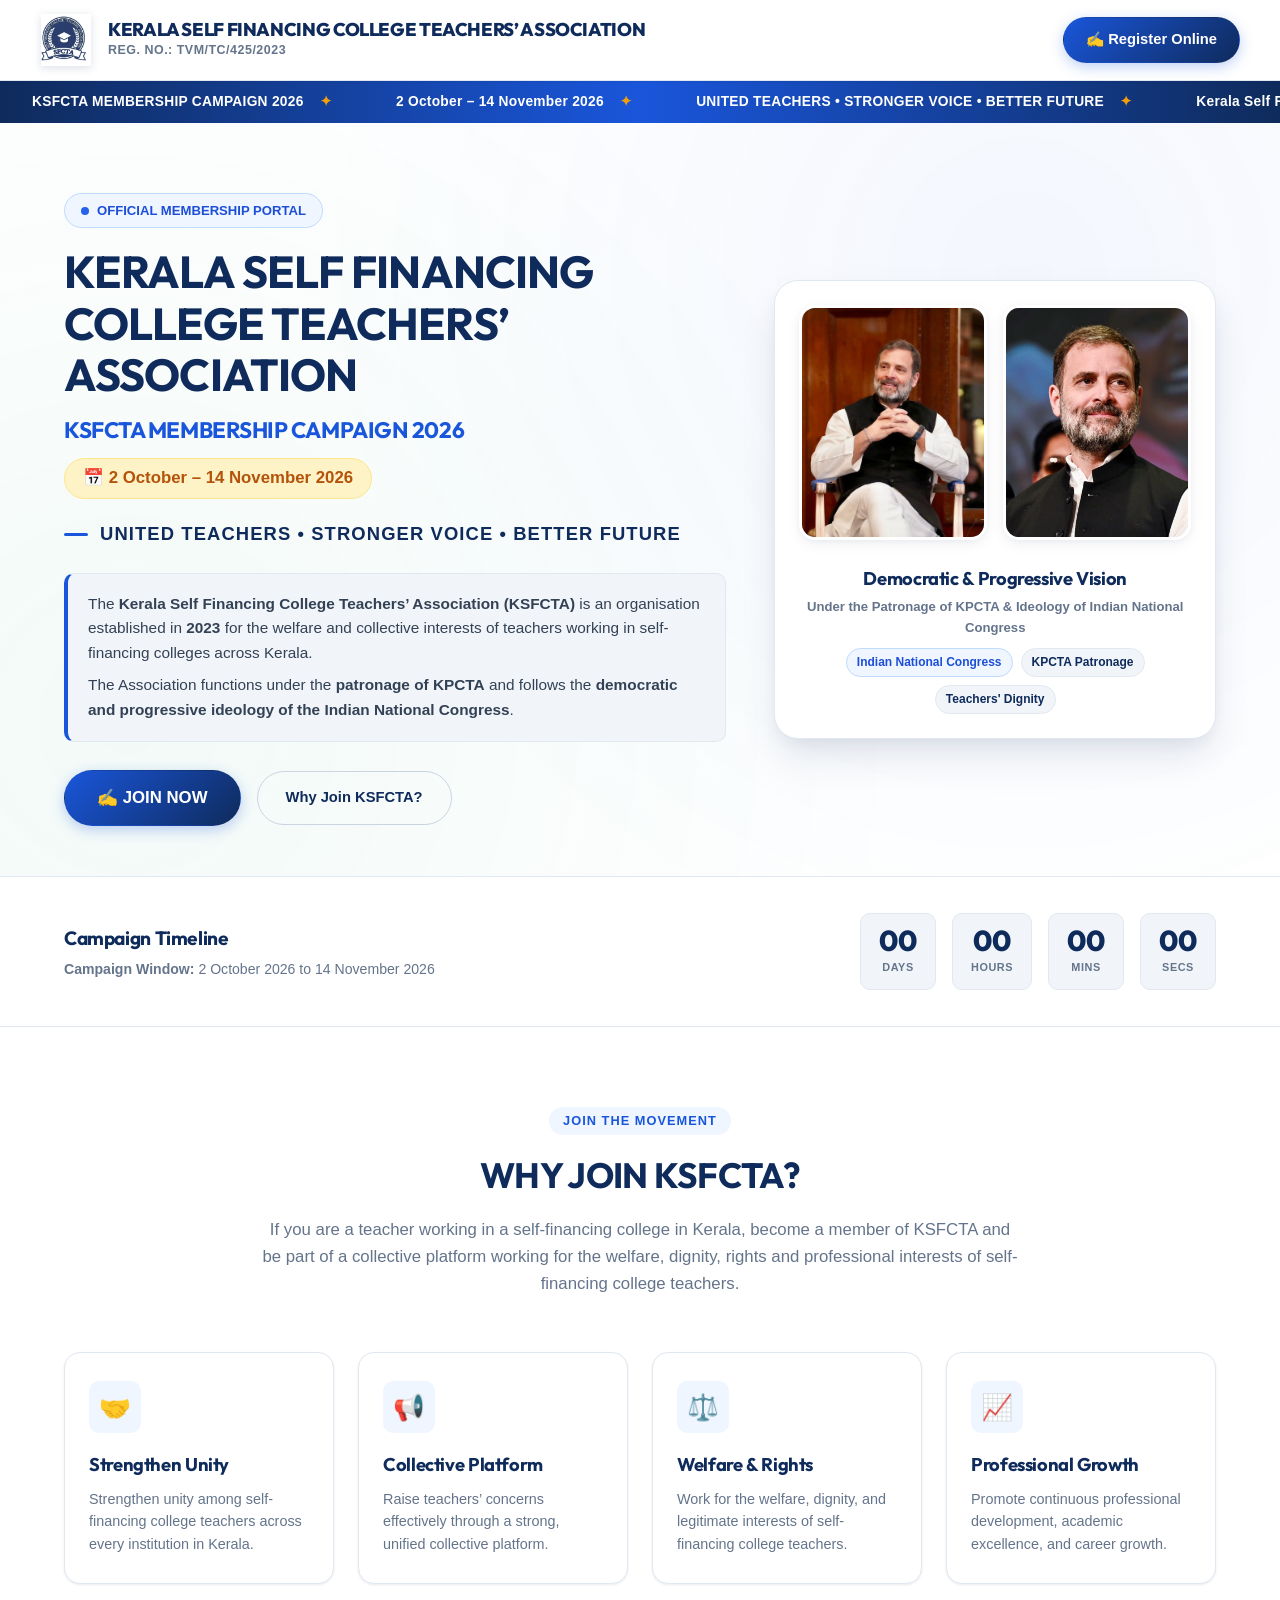
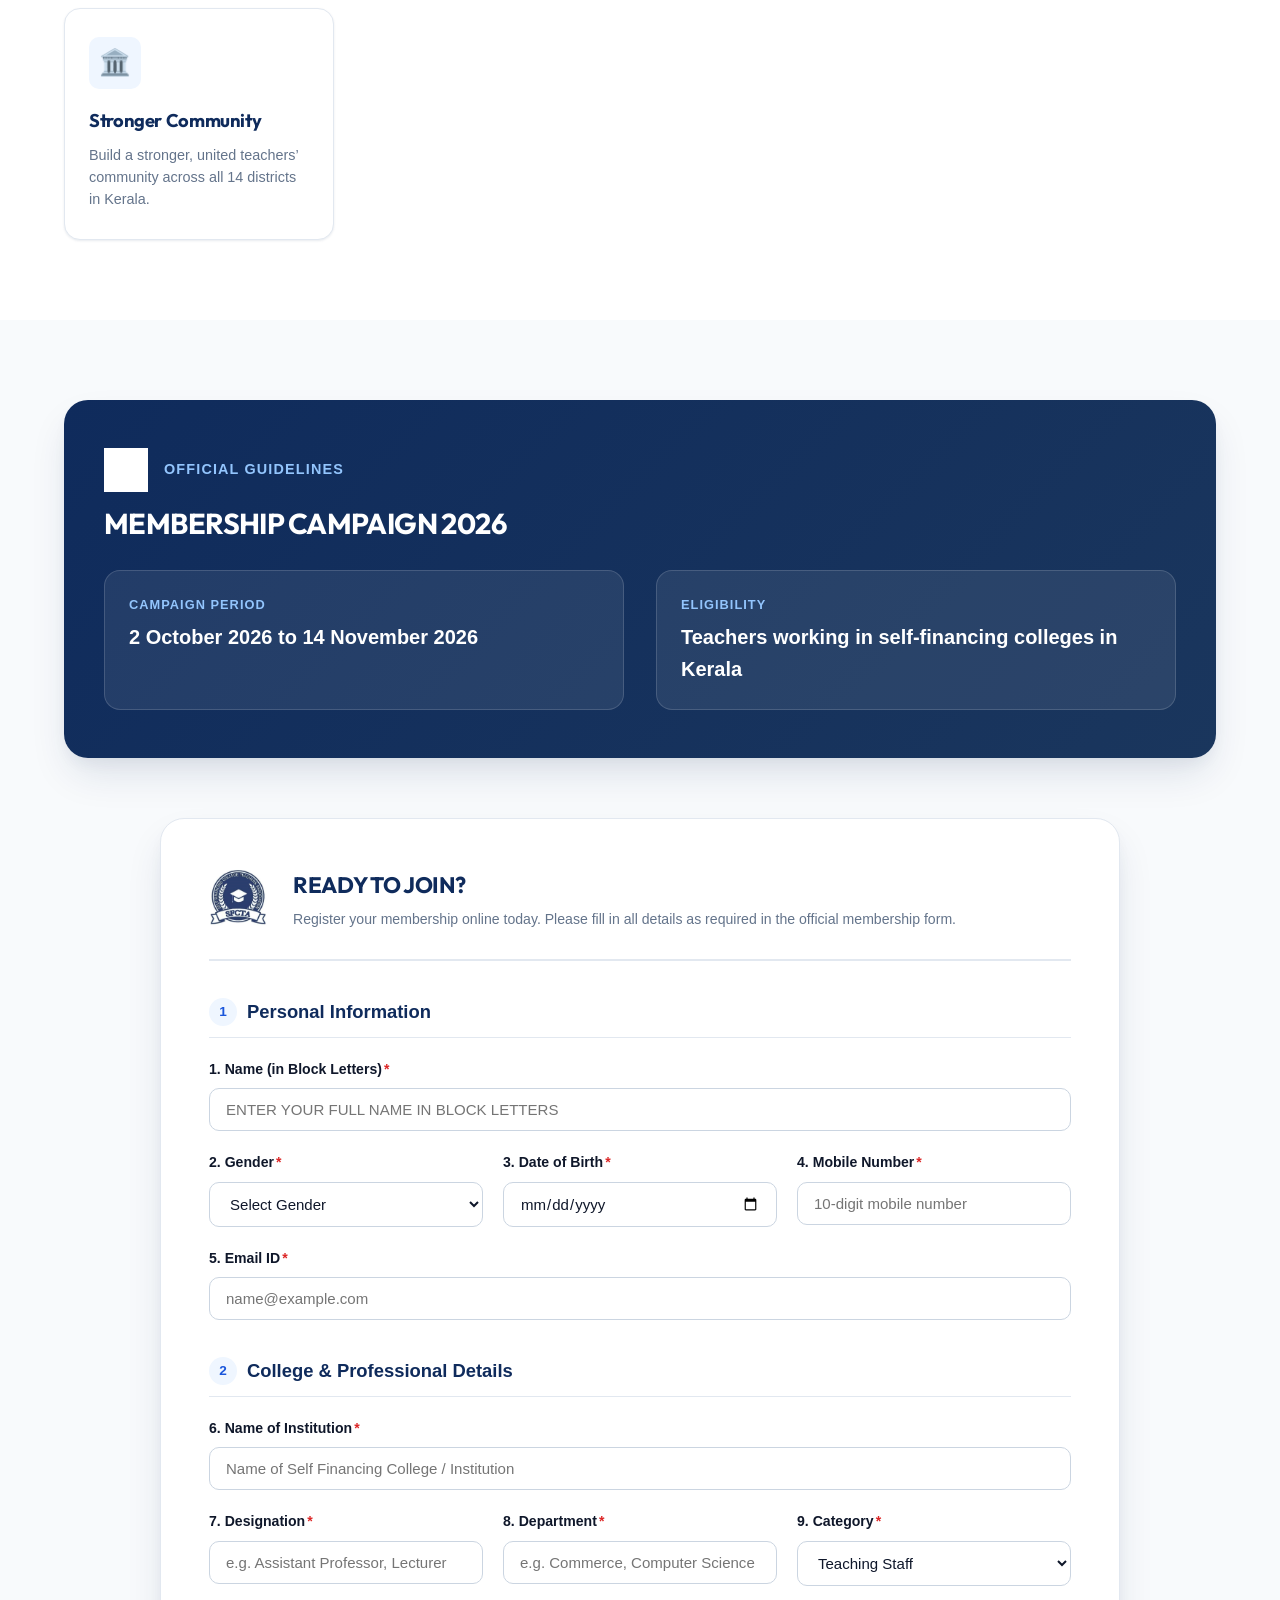
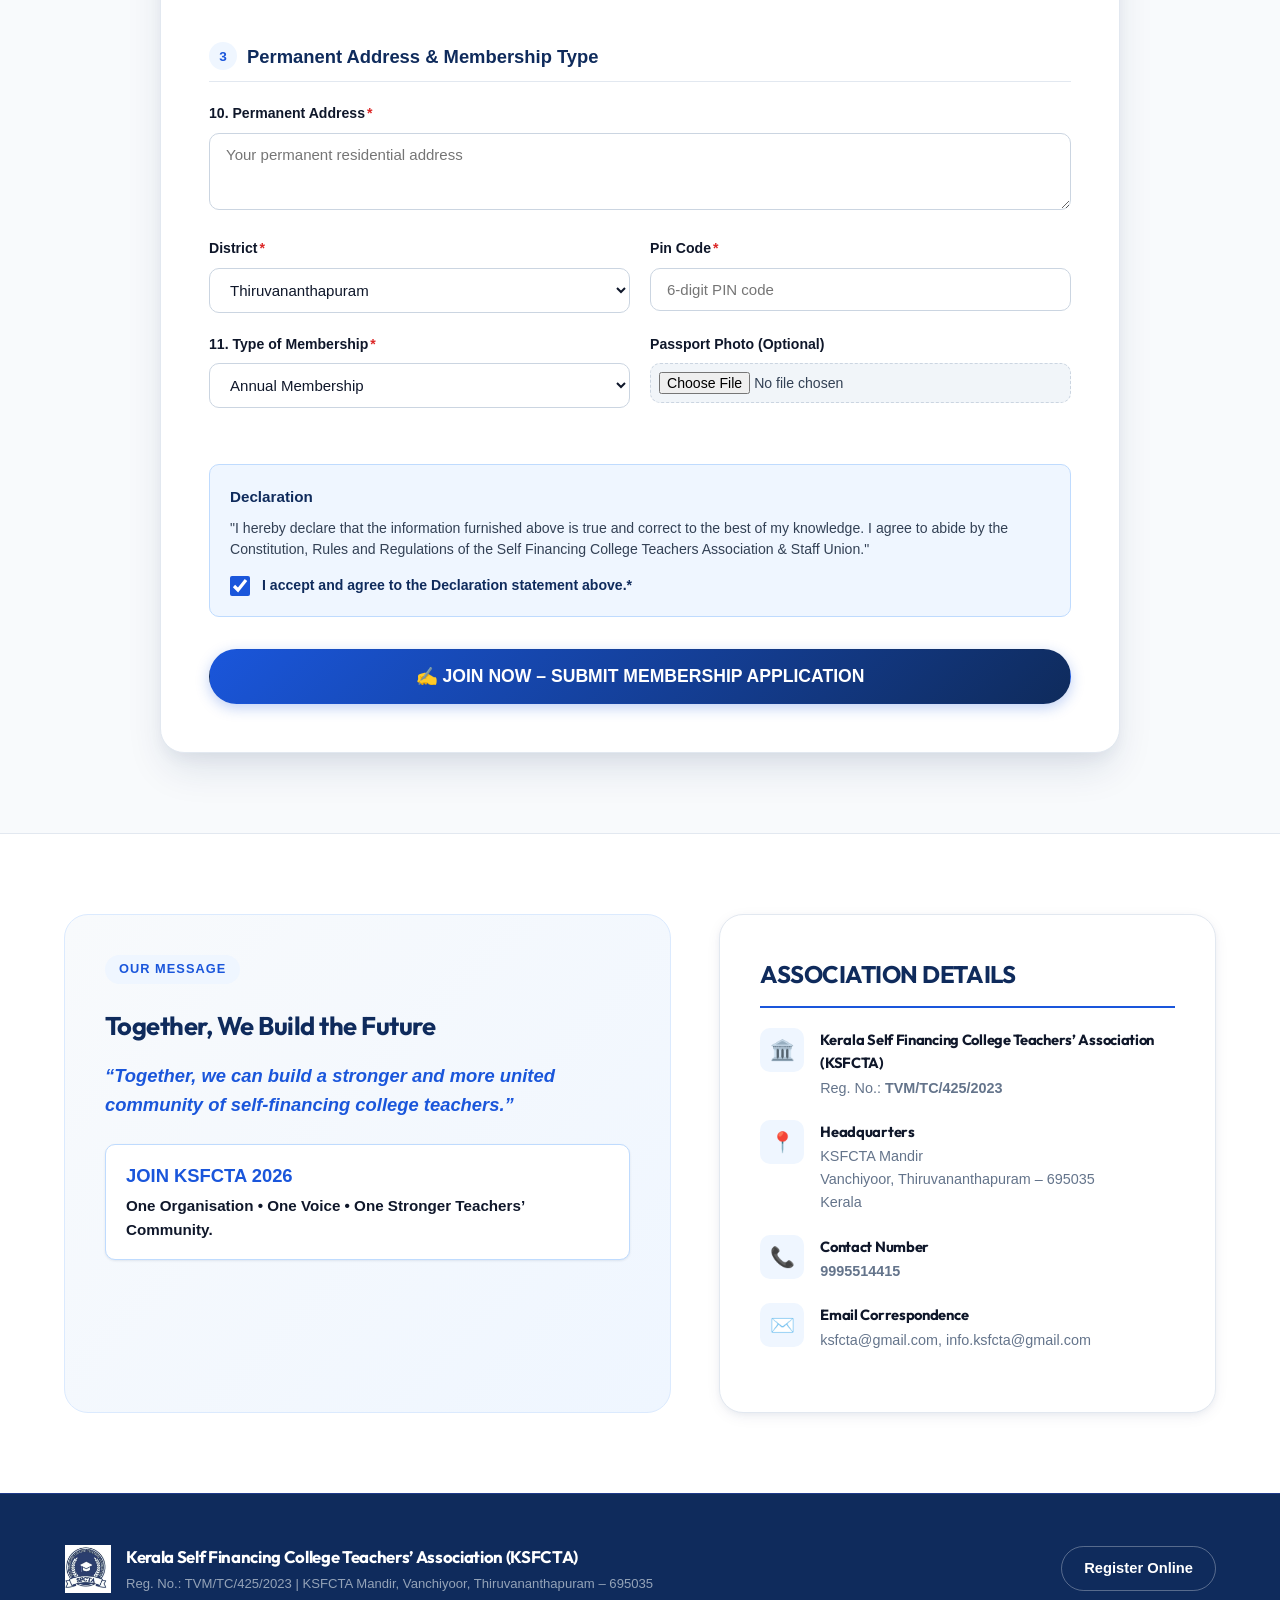
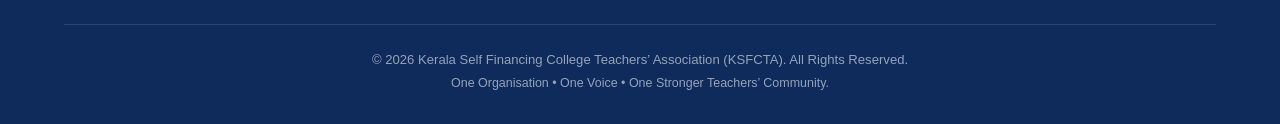
==== commit 4594debd: "second" ====
--- a/index.html
+++ b/index.html
@@ -1,823 +1,475 @@
 <!DOCTYPE html>
-<html lang="ml">
+<html lang="en">
 <head>
   <meta charset="UTF-8" />
   <meta name="viewport" content="width=device-width, initial-scale=1.0" />
-  <title>Kerala Selfinancing College Teachers Association – Membership Campaign 2026</title>
-  <meta name="description" content="Join KSCTA Membership Campaign 2026. Register between August 1 – September 15, 2026. United for teachers' rights and dignity." />
-  <meta property="og:title" content="KSCTA – Membership Campaign 2026" />
-  <meta property="og:description" content="Enroll now and be part of the largest teachers' movement in Kerala." />
-  <meta property="og:type" content="website" />
-  <link rel="preconnect" href="https://fonts.googleapis.com" />
-  <link rel="preconnect" href="https://fonts.gstatic.com" crossorigin />
-  <link href="https://fonts.googleapis.com/css2?family=Outfit:wght@300;400;500;600;700;800;900&family=Noto+Sans+Malayalam:wght@300;400;600;700&display=swap" rel="stylesheet" />
+  <title>Kerala Self Financing College Teachers’ Association (KSFCTA) – Membership Campaign 2026</title>
+  <meta name="description" content="Kerala Self Financing College Teachers' Association (KSFCTA) Membership Campaign 2026. 2 October – 14 November 2026. United Teachers • Stronger Voice • Better Future." />
+  <link rel="icon" type="image/png" href="logo.png" />
+  <link rel="stylesheet" href="static/css/style.css" />
   <style>
-    /* ─── RESET ─── */
-    *, *::before, *::after { box-sizing: border-box; margin: 0; padding: 0; }
-
-    :root {
-      --primary:   #1E88E5; /* Royal Blue */
-      --primary2:  #1565C0; /* Darker Blue */
-      --primary3:  #90CAF9; /* Light Blue */
-      --accent:    #00BFA5; /* Teal / Emerald Green */
-      --accent2:   #00897B; /* Darker Teal */
-      --deep:      #050B14;
-      --navy:      #0A1324;
-      --card-bg:   rgba(255,255,255,0.03);
-      --border:    rgba(255,255,255,0.08);
-      --white:     #ffffff;
-    }
-
-    html { scroll-behavior: smooth; }
+    /* Local standalone fallback and enhancements */
     body {
-      font-family: 'Outfit', 'Noto Sans Malayalam', sans-serif;
-      background: var(--deep);
-      color: var(--white);
-      overflow-x: hidden;
-    }
-    ::selection { background: var(--primary); color: #fff; }
-    img { max-width: 100%; }
-
-    /* ─── PARTICLES ─── */
-    #pc { position: fixed; top:0; left:0; width:100%; height:100%; pointer-events:none; z-index:0; opacity:.35; }
-
-    /* ─── NAVBAR ─── */
-    nav {
-      position: fixed; top:0; left:0; right:0; z-index:1000;
-      padding: 14px 5%;
-      display: flex; align-items: center; justify-content: space-between;
-      backdrop-filter: blur(20px);
-      background: rgba(5,11,20,0.8);
-      border-bottom: 1px solid var(--border);
-      transition: padding .3s, background .3s;
-    }
-    nav.scrolled { padding: 10px 5%; background: rgba(5,11,20,.96); }
-    .nav-logo { display:flex; align-items:center; gap:10px; text-decoration:none; }
-    .nav-logo .lbadge {
-      width:42px; height:42px; border-radius:10px;
-      background: linear-gradient(135deg, var(--primary), var(--primary2));
-      display:flex; align-items:center; justify-content:center;
-      font-size:20px; font-weight:900; color:#fff;
-      box-shadow: 0 0 18px rgba(30,136,229,.4);
-      flex-shrink:0;
-    }
-    .nav-logo span { font-size:14px; font-weight:700; color:var(--primary3); }
-    .nav-cta {
-      background: linear-gradient(135deg, var(--accent), var(--accent2));
-      color:#fff; font-weight:700; padding:10px 20px;
-      border-radius:50px; border:none; cursor:pointer;
-      font-size:13px; text-decoration:none;
-      transition: transform .2s, box-shadow .2s;
-      box-shadow: 0 4px 14px rgba(0,191,165,.35);
-      white-space:nowrap;
-    }
-    .nav-cta:hover { transform:translateY(-2px); box-shadow:0 8px 22px rgba(0,191,165,.5); }
-
-    /* ─── TICKER ─── */
-    .ticker-wrap {
-      overflow:hidden; background:linear-gradient(90deg, var(--primary), var(--primary2), var(--primary));
-      padding:11px 0; margin-top:68px; position:relative; z-index:1;
-    }
-    .ticker-inner { display:flex; white-space:nowrap; animation:ticker 30s linear infinite; }
-    .ticker-inner span { padding:0 44px; font-size:13px; font-weight:700; color:#fff; letter-spacing:.8px; }
-    .ticker-inner span::after { content:'✦'; margin-left:44px; }
-    @keyframes ticker { from{transform:translateX(0)} to{transform:translateX(-50%)} }
-
-    /* ─── LEADER SPOTLIGHT (2 PHOTOS) ─── */
-    #leader-spotlight {
-      position:relative; z-index:1;
-      background: linear-gradient(135deg, #0A1324 0%, #0D2040 50%, #0A1324 100%);
-      padding: 70px 5% 80px;
-      border-bottom: 1px solid var(--border);
-      overflow:hidden;
-    }
-    #leader-spotlight::before {
-      content:''; position:absolute; inset:0;
-      background:
-        radial-gradient(ellipse at 20% 50%, rgba(30,136,229,.1) 0%, transparent 55%),
-        radial-gradient(ellipse at 80% 30%, rgba(0,191,165,.1) 0%, transparent 55%);
-    }
-    .leader-inner {
-      max-width:1100px; margin:0 auto;
-      display:grid; grid-template-columns:1fr 1.2fr; gap:60px; align-items:center;
-      position:relative; z-index:1;
-    }
-    /* Photo Gallery (Overlapping) */
-    .leader-gallery {
-      position: relative;
-      height: 420px;
-      width: 100%;
-      max-width: 450px;
-      margin: 0 auto;
-    }
-    .leader-gallery img {
-      position: absolute;
-      border-radius: 24px;
-      object-fit: cover;
-      object-position: top center;
-      box-shadow: 0 20px 50px rgba(0,0,0,0.6);
-      border: 4px solid var(--deep);
-      transition: transform 0.5s cubic-bezier(0.4, 0, 0.2, 1), z-index 0s;
-    }
-    .photo-1 {
-      width: 65%;
-      height: 75%;
-      top: 0;
-      left: 0;
-      z-index: 2;
-    }
-    .photo-2 {
-      width: 70%;
-      height: 80%;
-      bottom: 0;
-      right: 0;
-      z-index: 1;
-    }
-    /* Hover effects for photos */
-    .leader-gallery:hover .photo-1 { transform: scale(1.05) translate(-10px, -10px); }
-    .leader-gallery:hover .photo-2 { transform: scale(1.05) translate(10px, 10px); z-index: 3; }
-
-    .leader-badge-row {
-      display:flex; justify-content:center; gap:8px; margin-top:30px; flex-wrap:wrap;
-      position: relative; z-index: 5;
-    }
-    .leader-badge {
-      background:rgba(255,255,255,.06); border:1px solid rgba(255,255,255,.12);
-      padding:6px 16px; border-radius:50px; font-size:12px; font-weight:600;
-      color:rgba(255,255,255,.8);
-    }
-    .leader-badge.primary { border-color:rgba(30,136,229,.4); color:var(--primary3); background:rgba(30,136,229,.1); }
-
-    /* Text side */
-    .spotlight-label {
-      font-size:12px; font-weight:700; letter-spacing:3px; text-transform:uppercase;
-      color:var(--accent); margin-bottom:16px;
-      display:flex; align-items:center; gap:10px;
-    }
-    .spotlight-label::before {
-      content:''; width:40px; height:2px;
-      background:linear-gradient(90deg, var(--accent), var(--accent2));
-    }
-    .spotlight-name {
-      font-size: clamp(36px, 5vw, 64px);
-      font-weight:900; line-height:1.1; margin-bottom:10px;
-      background: linear-gradient(135deg, #fff 0%, var(--primary3) 100%);
-      -webkit-background-clip:text; -webkit-text-fill-color:transparent; background-clip:text;
-    }
-    .spotlight-title {
-      font-size:clamp(16px,2vw,20px); color:var(--primary); font-weight:600; margin-bottom:24px;
-    }
-    .spotlight-org {
-      display:inline-flex; align-items:center; gap:8px;
-      background:rgba(0,191,165,.1); border:1px solid rgba(0,191,165,.3);
-      color:var(--accent); padding:10px 22px; border-radius:50px; font-size:14px; font-weight:600;
-      margin-bottom:28px;
-    }
-    .spotlight-desc {
-      font-size:clamp(15px,1.8vw,17px);
-      color:rgba(255,255,255,.7); line-height:1.8; margin-bottom:28px;
-    }
-    .spotlight-quote {
-      border-left:4px solid var(--accent);
-      padding:20px 24px; border-radius:0 16px 16px 0;
-      background:rgba(0,191,165,.05);
-      font-size:clamp(16px,2vw,19px); font-style:italic;
-      color:rgba(255,255,255,.9); line-height:1.6;
-    }
-    .spotlight-quote::before { content:'\201C'; color:var(--accent); font-size:32px; line-height:0; vertical-align:-10px; margin-right:6px; opacity:0.5;}
-
-    /* ─── HERO ─── */
-    #hero {
-      position:relative; z-index:1; min-height:90vh;
-      display:flex; flex-direction:column; align-items:center; justify-content:center;
-      text-align:center; padding:100px 5% 80px;
-      background:
-        radial-gradient(ellipse at 50% 0%, rgba(30,136,229,.15) 0%, transparent 65%),
-        radial-gradient(ellipse at 80% 80%, rgba(0,191,165,.1) 0%, transparent 50%);
-    }
-    .hero-badge {
-      display:inline-flex; align-items:center; gap:8px;
-      background:rgba(30,136,229,.1); border:1px solid rgba(30,136,229,.3);
-      color:var(--primary3); padding:8px 20px; border-radius:50px;
-      font-size:12px; font-weight:700; letter-spacing:1.5px; margin-bottom:24px;
-      animation: fadeUp .7s ease both;
-    }
-    .badge-dot { width:8px; height:8px; border-radius:50%; background:var(--accent); animation:pulse 1.4s infinite; }
-    @keyframes pulse { 0%,100%{opacity:1;transform:scale(1)} 50%{opacity:.5;transform:scale(1.4)} }
-    @keyframes fadeUp { from{opacity:0;transform:translateY(24px)} to{opacity:1;transform:translateY(0)} }
-    @keyframes fadeDown { from{opacity:0;transform:translateY(-18px)} to{opacity:1;transform:translateY(0)} }
-    @keyframes fadeIn { from{opacity:0} to{opacity:1} }
-
-    .hero-org { font-size:clamp(12px,1.8vw,15px); font-weight:700; letter-spacing:3px; text-transform:uppercase; color:var(--accent); margin-bottom:16px; animation:fadeDown .7s .1s ease both; }
-    .hero-title {
-      font-size:clamp(34px,7vw,88px); font-weight:900; line-height:1.1; margin-bottom:24px;
-      background:linear-gradient(135deg, #fff 0%, var(--primary3) 45%, var(--accent) 100%);
-      -webkit-background-clip:text; -webkit-text-fill-color:transparent; background-clip:text;
-      animation:fadeUp .8s .15s ease both;
-    }
-    .hero-sub {
-      font-size:clamp(16px,2.2vw,22px); color:rgba(255,255,255,.65);
-      max-width:650px; line-height:1.75; margin-bottom:40px;
-      animation:fadeUp .8s .2s ease both;
-    }
-    .hero-dates {
-      display:inline-flex; align-items:center; gap:14px; flex-wrap:wrap; justify-content:center;
-      background:rgba(255,255,255,.03); border:1px solid var(--border); border-radius:50px;
-      padding:14px 32px; margin-bottom:48px; font-size:15px; font-weight:600;
-      animation:fadeUp .8s .25s ease both;
-    }
-    .hero-dates .arr { color:var(--accent); font-size:20px; }
-    .hero-btns { display:flex; gap:16px; flex-wrap:wrap; justify-content:center; animation:fadeUp .8s .3s ease both; }
-    .btn-primary {
-      background:linear-gradient(135deg, var(--primary), var(--primary2));
-      color:#fff; font-weight:800; font-size:17px; padding:18px 44px;
-      border-radius:50px; border:none; cursor:pointer; text-decoration:none;
-      box-shadow:0 8px 28px rgba(30,136,229,.35);
-      transition:transform .25s, box-shadow .25s; position:relative; overflow:hidden;
-    }
-    .btn-primary::after { content:''; position:absolute; top:0; left:-100%; width:100%; height:100%; background:linear-gradient(90deg,transparent,rgba(255,255,255,.25),transparent); transition:left .5s; }
-    .btn-primary:hover { transform:translateY(-3px) scale(1.02); box-shadow:0 14px 36px rgba(30,136,229,.5); }
-    .btn-primary:hover::after { left:100%; }
-    .btn-secondary {
-      background:transparent; color:#fff; font-weight:600; font-size:17px;
-      padding:17px 40px; border-radius:50px; border:1.5px solid rgba(255,255,255,.25);
-      cursor:pointer; text-decoration:none; transition:all .25s;
-    }
-    .btn-secondary:hover { border-color:var(--accent); color:var(--accent); background:rgba(0,191,165,.06); }
-
-    /* ─── COUNTDOWN ─── */
-    #countdown {
-      position:relative; z-index:1;
-      padding:80px 5%;
-      background:linear-gradient(135deg, rgba(10,19,36,.9), rgba(15,35,75,.4));
-      border-top:1px solid var(--border); border-bottom:1px solid var(--border);
-    }
-    .sec-label { text-align:center; font-size:12px; font-weight:700; letter-spacing:3px; text-transform:uppercase; color:var(--accent); margin-bottom:12px; }
-    .sec-title { text-align:center; font-size:clamp(28px,4vw,46px); font-weight:800; margin-bottom:50px; }
-    .sec-title span { color:var(--primary); }
-    .sec-divider { height:2px; max-width:80px; margin:0 auto 44px; background:linear-gradient(90deg,transparent,var(--primary),transparent); }
-
-    /* Campaign window dates */
-    .campaign-window {
-      display:flex; justify-content:center; align-items:center; gap:20px;
-      flex-wrap:wrap; margin-bottom:44px;
-    }
-    .cw-pill {
-      background:rgba(255,255,255,.03); border:1px solid rgba(255,255,255,.08);
-      border-radius:20px; padding:20px 32px; text-align:center;
-      min-width:180px;
-    }
-    .cw-pill.start { border-color:rgba(30,136,229,.3); background:rgba(30,136,229,.05); }
-    .cw-pill.end   { border-color:rgba(0,191,165,.3); background:rgba(0,191,165,.05); }
-    .cw-date { font-size:clamp(18px,2.5vw,24px); font-weight:800; margin-bottom:6px; }
-    .cw-pill.start .cw-date { color:var(--primary3); }
-    .cw-pill.end .cw-date   { color:var(--accent); }
-    .cw-sub { font-size:12px; color:rgba(255,255,255,.5); font-weight:700; letter-spacing:1px; }
-    .cw-arrow { font-size:32px; color:rgba(255,255,255,.2); }
-
-    .cd-grid { display:flex; justify-content:center; gap:20px; flex-wrap:wrap; margin-bottom:28px; }
-    .cd-card {
-      background:linear-gradient(135deg, rgba(255,255,255,.04), rgba(255,255,255,.01));
-      border:1px solid rgba(30,136,229,.2); border-radius:20px;
-      padding:28px 32px; text-align:center; min-width:120px;
-      backdrop-filter:blur(10px); position:relative; overflow:hidden;
-      transition:transform .3s, box-shadow .3s;
-    }
-    .cd-card:hover { transform:translateY(-5px); box-shadow:0 12px 30px rgba(30,136,229,.15); }
-    .cd-card::before { content:''; position:absolute; top:0; left:0; right:0; height:3px; background:linear-gradient(90deg, transparent, var(--primary), transparent); }
-    .cd-num { font-size:clamp(44px,7vw,72px); font-weight:900; line-height:1; background:linear-gradient(135deg, var(--primary3), var(--white)); -webkit-background-clip:text; -webkit-text-fill-color:transparent; background-clip:text; }
-    .cd-lbl { font-size:12px; font-weight:700; color:var(--accent); letter-spacing:2px; margin-top:8px; }
-
-    #cd-status { text-align:center; font-size:15px; color:rgba(255,255,255,.6); }
-    #cd-status strong { color:var(--primary3); }
-
-    /* Progress */
-    .prog-wrap { max-width:600px; margin:32px auto 0; }
-    .prog-labels { display:flex; justify-content:space-between; font-size:13px; color:rgba(255,255,255,.5); margin-bottom:10px; font-weight:600; }
-    .prog-track { background:rgba(255,255,255,.05); border-radius:50px; height:10px; overflow:hidden; box-shadow:inset 0 2px 5px rgba(0,0,0,0.2); }
-    .prog-fill { height:100%; border-radius:50px; background:linear-gradient(90deg, var(--primary), var(--accent)); transition:width 1.5s ease; width:0; }
-
-    /* ─── ABOUT ─── */
-    #about { position:relative; z-index:1; padding:90px 5%; }
-    .about-grid { max-width:1100px; margin:0 auto; display:grid; grid-template-columns:1fr 1fr; gap:64px; align-items:center; }
-    .about-svg-wrap {
-      border-radius:24px; overflow:hidden;
-      border:2px solid rgba(30,136,229,.2);
-      box-shadow:0 20px 60px rgba(0,0,0,.4);
-    }
-    .about-content .sec-title { text-align:left; }
-    .about-desc { color:rgba(255,255,255,.65); line-height:1.8; font-size:16px; margin-bottom:16px; }
-    .about-pts { list-style:none; margin-top:24px; }
-    .about-pts li { display:flex; align-items:flex-start; gap:12px; margin-bottom:16px; color:rgba(255,255,255,.75); font-size:15px; }
-    .apt-icon { width:24px; height:24px; border-radius:50%; background:linear-gradient(135deg, var(--primary), var(--primary2)); display:flex; align-items:center; justify-content:center; font-size:12px; flex-shrink:0; margin-top:2px; }
-
-    /* ─── STATS ─── */
-    #stats {
-      position:relative; z-index:1; padding:80px 5%;
-      background:linear-gradient(135deg, rgba(30,136,229,.05), rgba(0,191,165,.05));
-      border-top:1px solid var(--border); border-bottom:1px solid var(--border);
-    }
-    .stats-grid { max-width:900px; margin:0 auto; display:grid; grid-template-columns:repeat(4,1fr); gap:24px; }
-    .stat-card { text-align:center; padding:40px 20px; background:var(--card-bg); border:1px solid var(--border); border-radius:20px; backdrop-filter:blur(10px); transition:transform .3s; }
-    .stat-card:hover { transform:translateY(-6px); border-color:rgba(30,136,229,.3); }
-    .stat-num { font-size:clamp(38px,5vw,56px); font-weight:900; background:linear-gradient(135deg, var(--primary3), var(--accent)); -webkit-background-clip:text; -webkit-text-fill-color:transparent; background-clip:text; }
-    .stat-lbl { font-size:13px; color:rgba(255,255,255,.5); font-weight:600; margin-top:8px; }
-
-    /* ─── BENEFITS ─── */
-    #benefits {
-      position:relative; z-index:1; padding:90px 5%;
-      background:linear-gradient(135deg, rgba(10,19,36,.6), transparent);
-      border-top:1px solid var(--border);
-    }
-    .benefits-grid { max-width:1100px; margin:0 auto; display:grid; grid-template-columns:repeat(3,1fr); gap:28px; }
-    .ben-card {
-      background:var(--card-bg); border:1px solid var(--border); border-radius:20px;
-      padding:36px 28px; transition:all .35s; position:relative; overflow:hidden;
-    }
-    .ben-card::after { content:''; position:absolute; inset:0; background:linear-gradient(135deg, rgba(30,136,229,.08), transparent); opacity:0; transition:opacity .35s; }
-    .ben-card:hover { transform:translateY(-6px); border-color:rgba(30,136,229,.4); box-shadow:0 16px 40px rgba(0,0,0,.3); }
-    .ben-card:hover::after { opacity:1; }
-    .ben-icon { font-size:40px; margin-bottom:18px; display:block; }
-    .ben-title { font-size:19px; font-weight:700; margin-bottom:10px; color:#fff; }
-    .ben-desc { font-size:14px; color:rgba(255,255,255,.55); line-height:1.7; }
-
-    /* ─── CTA ─── */
-    #cta {
-      position:relative; z-index:1; padding:100px 5%; text-align:center;
-      background:radial-gradient(ellipse at 50% 50%, rgba(30,136,229,.2) 0%, transparent 70%);
-      border-top:1px solid var(--border); overflow:hidden;
-    }
-    #cta::before {
-      content:''; position:absolute; inset:0;
-      background: url("data:image/svg+xml,%3Csvg width='60' height='60' viewBox='0 0 60 60' xmlns='http://www.w3.org/2000/svg'%3E%3Cg fill='%23ffffff' fill-opacity='0.02'%3E%3Cpath d='M36 34v-4h-2v4h-4v2h4v4h2v-4h4v-2h-4zm0-30V0h-2v4h-4v2h4v4h2V6h4V4h-4z'/%3E%3C/g%3E%3C/svg%3E");
-    }
-    .cta-title { font-size:clamp(32px,5vw,58px); font-weight:900; margin-bottom:18px; }
-    .cta-title span { color:var(--accent); }
-    .cta-sub { font-size:clamp(15px,2vw,19px); color:rgba(255,255,255,.6); margin-bottom:48px; max-width:600px; margin-inline:auto; }
-    .cta-box {
-      display:inline-block;
-      background:linear-gradient(135deg, rgba(30,136,229,.1), rgba(0,191,165,.08));
-      border:1px solid rgba(30,136,229,.3); border-radius:24px;
-      padding:44px 64px; margin-bottom:36px;
-    }
-    .btn-mega {
-      background:linear-gradient(135deg, var(--accent), var(--accent2));
-      color:#fff; font-weight:900; font-size:20px;
-      padding:22px 64px; border-radius:60px; border:none;
-      cursor:pointer; text-decoration:none; display:inline-block;
-      box-shadow:0 10px 40px rgba(0,191,165,.4);
-      transition:all .3s; letter-spacing:.5px; position:relative; overflow:hidden;
-    }
-    .btn-mega::after { content:''; position:absolute; top:0; left:-100%; width:100%; height:100%; background:linear-gradient(90deg,transparent,rgba(255,255,255,.3),transparent); transition:left .5s; }
-    .btn-mega:hover { transform:translateY(-4px) scale(1.03); box-shadow:0 18px 50px rgba(0,191,165,.6); }
-    .btn-mega:hover::after { left:100%; }
-    .cta-link { color:rgba(255,255,255,.4); font-size:14px; margin-top:20px; }
-    .cta-link a { color:rgba(255,255,255,.6); text-decoration: underline; }
-    .cta-link a:hover { color:var(--primary3); }
-
-    /* ─── FOOTER ─── */
-    footer {
-      position:relative; z-index:1;
-      background:rgba(3,7,14,.98); border-top:1px solid var(--border);
-      padding:60px 5% 30px; 
-    }
-    .footer-content {
-      max-width: 1100px; margin: 0 auto;
-      display: flex; justify-content: space-between; align-items: flex-start;
-      flex-wrap: wrap; gap: 40px;
-    }
-    .footer-brand {
-      max-width: 300px;
-    }
-    .foot-logo { font-size:22px; font-weight:800; color:var(--primary3); margin-bottom:8px; }
-    .foot-tag { font-size:14px; color:rgba(255,255,255,.4); margin-bottom:8px; line-height: 1.5; }
-    
-    .footer-dev {
-      background: rgba(255,255,255,0.03);
-      border: 1px solid rgba(255,255,255,0.08);
-      padding: 24px;
-      border-radius: 16px;
-      text-align: right;
-    }
-    .dev-title {
-      font-size: 13px; color: rgba(255,255,255,0.5); margin-bottom: 6px;
-    }
-    .dev-name {
-      font-size: 18px; font-weight: 800; color: var(--accent); margin-bottom: 16px;
-      letter-spacing: 0.5px;
-    }
-    .dev-links {
-      display: flex; gap: 12px; justify-content: flex-end;
-    }
-    .dev-link {
-      display: flex; align-items: center; gap: 6px;
-      background: rgba(255,255,255,0.06);
-      padding: 8px 14px; border-radius: 8px;
-      color: rgba(255,255,255,0.7); font-size: 13px; font-weight: 600;
-      text-decoration: none; transition: all 0.2s;
-    }
-    .dev-link:hover {
-      background: rgba(30,136,229,0.15);
-      color: #fff;
-      transform: translateY(-2px);
-    }
-    .dev-link.insta:hover { background: rgba(225, 48, 108, 0.15); color: #E1306C; }
-    .dev-link.linkedin:hover { background: rgba(0, 119, 181, 0.15); color: #0077b5; }
-    .dev-link.portfolio:hover { background: rgba(0, 191, 165, 0.15); color: var(--accent); }
-
-    .foot-bottom { 
-      font-size:12px; color:rgba(255,255,255,.3); 
-      margin-top:40px; padding-top: 20px;
-      border-top: 1px solid rgba(255,255,255,0.05);
-      text-align: center;
-    }
-
-    /* ─── REVEAL ─── */
-    .reveal { opacity:0; transform:translateY(28px); transition:opacity .7s ease, transform .7s ease; }
-    .reveal.visible { opacity:1; transform:none; }
-
-    /* ══════════════════════════
-       RESPONSIVE
-    ══════════════════════════ */
-
-    /* Tablet (≤900px) */
-    @media (max-width:900px) {
-      .leader-inner { grid-template-columns:1fr; gap:40px; text-align:center; }
-      .leader-gallery { margin-bottom: 30px; }
-      .spotlight-label { justify-content:center; }
-      .spotlight-quote { text-align:left; }
-      .about-grid { grid-template-columns:1fr; }
-      .about-content .sec-title { text-align:center; }
-      .stats-grid { grid-template-columns:repeat(2,1fr); }
-      .benefits-grid { grid-template-columns:repeat(2,1fr); }
-      .footer-content { flex-direction: column; align-items: center; text-align: center; }
-      .footer-dev { text-align: center; width: 100%; max-width: 400px; }
-      .dev-links { justify-content: center; flex-wrap: wrap; }
-    }
-
-    /* Mobile (≤600px) */
-    @media (max-width:600px) {
-      nav { padding:12px 4%; }
-      .nav-logo span { font-size:12px; }
-      .nav-cta { padding:8px 14px; font-size:12px; }
-
-      .ticker-inner span { font-size:12px; padding:0 28px; }
-
-      #leader-spotlight { padding:50px 4% 60px; }
-      .leader-gallery { height: 320px; max-width: 320px; }
-
-      #hero { padding:90px 4% 70px; }
-      .hero-dates { padding:12px 20px; font-size:14px; gap:10px; }
-      .hero-btns { gap:12px; }
-      .btn-primary, .btn-secondary { font-size:15px; padding:15px 32px; }
-
-      #countdown { padding:60px 4%; }
-      .cd-card { min-width:90px; padding:20px 16px; }
-      .cd-num { font-size:42px; }
-      .cw-pill { min-width:140px; padding:16px 20px; }
-
-      #about { padding:70px 4%; }
-      #stats { padding:60px 4%; }
-      .stats-grid { gap:16px; }
-      .stat-card { padding:30px 14px; }
-
-      #benefits { padding:70px 4%; }
-      .benefits-grid { grid-template-columns:1fr; }
-
-      #cta { padding:80px 4%; }
-      .cta-box { padding:32px 24px; }
-      .btn-mega { font-size:16px; padding:18px 40px; }
-
-      footer { padding:40px 4% 20px; }
-    }
-
-    /* Very small (≤380px) */
-    @media (max-width:380px) {
-      .cd-card { min-width:75px; padding:16px 12px; }
-      .cd-num { font-size:36px; }
-      .stats-grid { grid-template-columns:1fr 1fr; }
+      background-color: #F8FAFC;
+      color: #334155;
     }
   </style>
 </head>
 <body>
 
-<canvas id="pc"></canvas>
-
-<!-- NAV -->
-<nav id="mainnav">
-  <a href="#" class="nav-logo">
-    <div class="lbadge">K</div>
-    <span>KSCTA</span>
-  </a>
-  <a href="https://form.svhrt.com/6a63338208fab3b6f580d5dc" target="_blank" id="nav-btn" class="nav-cta">✍️ Register Now</a>
-</nav>
-
-<!-- TICKER -->
-<div class="ticker-wrap">
-  <div class="ticker-inner">
-    <span>Membership Campaign 2026</span>
-    <span>August 1 – September 15, 2026</span>
-    <span>Kerala Selfinancing College Teachers Association</span>
-    <span>United We Stand for Teachers' Rights</span>
-    <span>Register Now – Limited Period</span>
-    <span>Membership Campaign 2026</span>
-    <span>August 1 – September 15, 2026</span>
-    <span>Kerala Selfinancing College Teachers Association</span>
-    <span>United We Stand for Teachers' Rights</span>
-    <span>Register Now – Limited Period</span>
+<!-- HEADER -->
+<header class="site-header">
+  <div class="container header-inner">
+    <a href="#" class="brand-wrapper">
+      <img src="logo.png" alt="KSFCTA Logo" class="brand-logo" />
+      <div class="brand-text">
+        <h1>KERALA SELF FINANCING COLLEGE TEACHERS’ ASSOCIATION</h1>
+        <p>Reg. No.: TVM/TC/425/2023</p>
+      </div>
+    </a>
+    <div class="header-cta">
+      <a href="#register" class="btn btn-primary">✍️ Register Online</a>
+    </div>
+  </div>
+</header>
+
+<!-- NOTICE TICKER -->
+<div class="campaign-ticker">
+  <div class="ticker-track">
+    <div class="ticker-item">KSFCTA MEMBERSHIP CAMPAIGN 2026</div>
+    <div class="ticker-item">2 October – 14 November 2026</div>
+    <div class="ticker-item">UNITED TEACHERS • STRONGER VOICE • BETTER FUTURE</div>
+    <div class="ticker-item">Kerala Self Financing College Teachers’ Association</div>
+    <div class="ticker-item">Under the Patronage of KPCTA &amp; Democratic Ideology of Indian National Congress</div>
+    <div class="ticker-item">KSFCTA MEMBERSHIP CAMPAIGN 2026</div>
+    <div class="ticker-item">2 October – 14 November 2026</div>
+    <div class="ticker-item">UNITED TEACHERS • STRONGER VOICE • BETTER FUTURE</div>
+    <div class="ticker-item">Kerala Self Financing College Teachers’ Association</div>
   </div>
 </div>
 
-<!-- ★ RAHUL GANDHI SPOTLIGHT (2 PHOTOS) ★ -->
-<section id="leader-spotlight">
-  <div class="leader-inner">
-    <!-- Photo Gallery -->
-    <div class="leader-gallery">
-      <!-- First Photo -->
-      <img src="image.png" alt="Rahul Gandhi 1" class="photo-1" onerror="this.src='https://via.placeholder.com/240x280/1565C0/FFFFFF?text=Photo+1'" />
-      <!-- Second Photo -->
-      <img src="image copy.png" alt="Rahul Gandhi 2" class="photo-2" onerror="this.src='https://via.placeholder.com/220x250/00BFA5/FFFFFF?text=Photo+2'" />
+<!-- HERO SECTION -->
+<section class="hero-section">
+  <div class="container">
+    <div class="hero-grid">
+      <div class="hero-content">
+        <div class="hero-badge-row">
+          <span class="dot"></span>
+          <span>OFFICIAL MEMBERSHIP PORTAL</span>
+        </div>
+        <h1 class="hero-title">KERALA SELF FINANCING COLLEGE TEACHERS’ ASSOCIATION</h1>
+        <h2 class="hero-campaign-sub">KSFCTA MEMBERSHIP CAMPAIGN 2026</h2>
+        
+        <div class="hero-dates-badge">
+          📅 2 October – 14 November 2026
+        </div>
+
+        <div class="hero-slogan">
+          UNITED TEACHERS • STRONGER VOICE • BETTER FUTURE
+        </div>
+
+        <div class="hero-about-box">
+          <p>
+            The <strong>Kerala Self Financing College Teachers’ Association (KSFCTA)</strong> is an organisation established in <strong>2023</strong> for the welfare and collective interests of teachers working in self-financing colleges across Kerala.
+          </p>
+          <p>
+            The Association functions under the <strong>patronage of KPCTA</strong> and follows the <strong>democratic and progressive ideology of the Indian National Congress</strong>.
+          </p>
+        </div>
+
+        <div class="hero-actions">
+          <a href="#register" class="btn btn-primary" style="padding: 14px 32px; font-size: 1.05rem;">✍️ JOIN NOW</a>
+          <a href="#why-join" class="btn btn-outline" style="padding: 14px 28px;">Why Join KSFCTA?</a>
+        </div>
+      </div>
+
+      <!-- Patronage & Leader Spotlight -->
+      <div class="hero-sidebar">
+        <div class="leader-card-box">
+          <div class="leader-gallery-duo">
+            <div class="leader-photo-wrap">
+              <img src="image.png" alt="Patron & Leader" onerror="this.src='logo.png'" />
+            </div>
+            <div class="leader-photo-wrap">
+              <img src="image copy.png" alt="Patron & Leader" onerror="this.src='logo.png'" />
+            </div>
+          </div>
+          <div class="leader-caption">
+            <h3>Democratic &amp; Progressive Vision</h3>
+            <p>Under the Patronage of KPCTA &amp; Ideology of Indian National Congress</p>
+            <div class="leader-badges">
+              <span class="tag-badge inc">Indian National Congress</span>
+              <span class="tag-badge">KPCTA Patronage</span>
+              <span class="tag-badge">Teachers' Dignity</span>
+            </div>
+          </div>
+        </div>
+      </div>
+    </div>
+  </div>
+</section>
+
+<!-- COUNTDOWN & TIMELINE STRIP -->
+<section class="countdown-strip">
+  <div class="container">
+    <div class="countdown-wrap">
+      <div class="countdown-info">
+        <h3>Campaign Timeline</h3>
+        <p><strong>Campaign Window:</strong> 2 October 2026 to 14 November 2026</p>
+      </div>
+      <div class="countdown-timer">
+        <div class="timer-box">
+          <div class="timer-val" id="cd-days">00</div>
+          <div class="timer-lbl">Days</div>
+        </div>
+        <div class="timer-box">
+          <div class="timer-val" id="cd-hours">00</div>
+          <div class="timer-lbl">Hours</div>
+        </div>
+        <div class="timer-box">
+          <div class="timer-val" id="cd-mins">00</div>
+          <div class="timer-lbl">Mins</div>
+        </div>
+        <div class="timer-box">
+          <div class="timer-val" id="cd-secs">00</div>
+          <div class="timer-lbl">Secs</div>
+        </div>
+      </div>
+    </div>
+  </div>
+</section>
+
+<!-- JOIN THE MOVEMENT & WHY JOIN KSFCTA -->
+<section id="why-join" class="section section-alt">
+  <div class="container">
+    <div class="section-header">
+      <span class="section-label">JOIN THE MOVEMENT</span>
+      <h2 class="section-title">WHY JOIN KSFCTA?</h2>
+      <p class="section-desc">
+        If you are a teacher working in a self-financing college in Kerala, become a member of KSFCTA and be part of a collective platform working for the welfare, dignity, rights and professional interests of self-financing college teachers.
+      </p>
+    </div>
+
+    <div class="reasons-grid">
+      <div class="reason-card">
+        <div class="reason-icon">🤝</div>
+        <h4>Strengthen Unity</h4>
+        <p>Strengthen unity among self-financing college teachers across every institution in Kerala.</p>
+      </div>
+
+      <div class="reason-card">
+        <div class="reason-icon">📢</div>
+        <h4>Collective Platform</h4>
+        <p>Raise teachers’ concerns effectively through a strong, unified collective platform.</p>
+      </div>
+
+      <div class="reason-card">
+        <div class="reason-icon">⚖️</div>
+        <h4>Welfare &amp; Rights</h4>
+        <p>Work for the welfare, dignity, and legitimate interests of self-financing college teachers.</p>
+      </div>
+
+      <div class="reason-card">
+        <div class="reason-icon">📈</div>
+        <h4>Professional Growth</h4>
+        <p>Promote continuous professional development, academic excellence, and career growth.</p>
+      </div>
+
+      <div class="reason-card">
+        <div class="reason-icon">🏛️</div>
+        <h4>Stronger Community</h4>
+        <p>Build a stronger, united teachers’ community across all 14 districts in Kerala.</p>
+      </div>
+    </div>
+  </div>
+</section>
+
+<!-- MEMBERSHIP CAMPAIGN 2026 DETAILS -->
+<section class="section">
+  <div class="container">
+    <div class="campaign-details-card">
+      <div style="display: flex; align-items: center; gap: 16px; margin-bottom: 8px;">
+        <img src="logo.png" alt="Logo" style="width: 44px; height: 44px; filter: brightness(0) invert(1);" />
+        <span style="font-size: 0.9rem; font-weight: 700; letter-spacing: 0.08em; text-transform: uppercase; color: #93C5FD;">Official Guidelines</span>
+      </div>
+      <h3>MEMBERSHIP CAMPAIGN 2026</h3>
       
-      <div class="leader-badge-row">
-        <span class="leader-badge primary">Indian National Congress</span>
-        <span class="leader-badge">Leader of Opposition</span>
-      </div>
-    </div>
-
-    <!-- Text -->
-    <div class="leader-text-col">
-      <div class="spotlight-label">Chief Patron &amp; Inspiration</div>
-      <h2 class="spotlight-name">Rahul Gandhi</h2>
-      <p class="spotlight-title">Leader of the Opposition, Lok Sabha</p>
-      <div class="spotlight-org">
-        🏛️ Indian National Congress · Wayanad &amp; Rae Bareli MP
-      </div>
-      <p class="spotlight-desc">
-        Shri Rahul Gandhi, the Leader of the Opposition in the 18th Lok Sabha, has been a tireless voice 
-        for the rights of working people across India — including teachers, laborers, and the marginalized.  
-        His Bharat Jodo mission resonates deeply with KSCTA's vision of united advocacy for teachers' dignity 
-        and fair treatment in Kerala's self-financing institutions.
-      </p>
-      <blockquote class="spotlight-quote">
-        "When teachers are empowered, the nation is empowered. Every educator deserves respect, security, and justice."
-      </blockquote>
+      <div class="campaign-meta-grid">
+        <div class="campaign-meta-item">
+          <div class="meta-label">Campaign Period</div>
+          <div class="meta-value">2 October 2026 to 14 November 2026</div>
+        </div>
+        <div class="campaign-meta-item">
+          <div class="meta-label">Eligibility</div>
+          <div class="meta-value">Teachers working in self-financing colleges in Kerala</div>
+        </div>
+      </div>
+    </div>
+
+    <!-- ONLINE REGISTRATION FORM SECTION -->
+    <div id="register" class="form-wrapper">
+      <div class="form-header-bar">
+        <img src="logo.png" alt="KSFCTA Logo" class="form-header-logo" />
+        <div class="form-header-text">
+          <h3>READY TO JOIN?</h3>
+          <p>Register your membership online today. Please fill in all details as required in the official membership form.</p>
+        </div>
+      </div>
+
+      <form method="post" action="http://127.0.0.1:8000/" enctype="multipart/form-data" id="membership-form">
+        <!-- Block 1: Personal Details -->
+        <div class="form-group-block">
+          <div class="group-title">
+            <span class="group-badge">1</span>
+            <span>Personal Information</span>
+          </div>
+
+          <div class="field-wrapper">
+            <label class="field-label" for="id_full_name">1. Name (in Block Letters)<span class="req">*</span></label>
+            <input type="text" name="full_name" id="id_full_name" class="form-input" style="text-transform: uppercase;" placeholder="Enter your full name in block letters" required />
+          </div>
+
+          <div class="form-grid-3">
+            <div class="field-wrapper">
+              <label class="field-label" for="id_gender">2. Gender<span class="req">*</span></label>
+              <select name="gender" id="id_gender" class="form-select" required>
+                <option value="">Select Gender</option>
+                <option value="Male">Male</option>
+                <option value="Female">Female</option>
+                <option value="Other">Other</option>
+              </select>
+            </div>
+            <div class="field-wrapper">
+              <label class="field-label" for="id_dob">3. Date of Birth<span class="req">*</span></label>
+              <input type="date" name="dob" id="id_dob" class="form-input" required />
+            </div>
+            <div class="field-wrapper">
+              <label class="field-label" for="id_mobile">4. Mobile Number<span class="req">*</span></label>
+              <input type="tel" name="mobile" id="id_mobile" pattern="[0-9]{10}" class="form-input" placeholder="10-digit mobile number" required />
+            </div>
+          </div>
+
+          <div class="field-wrapper">
+            <label class="field-label" for="id_email">5. Email ID<span class="req">*</span></label>
+            <input type="email" name="email" id="id_email" class="form-input" placeholder="name@example.com" required />
+          </div>
+        </div>
+
+        <!-- Block 2: Professional & Institutional Details -->
+        <div class="form-group-block">
+          <div class="group-title">
+            <span class="group-badge">2</span>
+            <span>College &amp; Professional Details</span>
+          </div>
+
+          <div class="field-wrapper">
+            <label class="field-label" for="id_institution">6. Name of Institution<span class="req">*</span></label>
+            <input type="text" name="institution" id="id_institution" class="form-input" placeholder="Name of Self Financing College / Institution" required />
+          </div>
+
+          <div class="form-grid-3">
+            <div class="field-wrapper">
+              <label class="field-label" for="id_designation">7. Designation<span class="req">*</span></label>
+              <input type="text" name="designation" id="id_designation" class="form-input" placeholder="e.g. Assistant Professor, Lecturer" required />
+            </div>
+            <div class="field-wrapper">
+              <label class="field-label" for="id_department">8. Department<span class="req">*</span></label>
+              <input type="text" name="department" id="id_department" class="form-input" placeholder="e.g. Commerce, Computer Science" required />
+            </div>
+            <div class="field-wrapper">
+              <label class="field-label" for="id_category">9. Category<span class="req">*</span></label>
+              <select name="category" id="id_category" class="form-select" required>
+                <option value="Teaching Staff">Teaching Staff</option>
+                <option value="Non-Teaching Staff">Non-Teaching Staff</option>
+              </select>
+            </div>
+          </div>
+        </div>
+
+        <!-- Block 3: Address & Membership Category -->
+        <div class="form-group-block">
+          <div class="group-title">
+            <span class="group-badge">3</span>
+            <span>Permanent Address &amp; Membership Type</span>
+          </div>
+
+          <div class="field-wrapper">
+            <label class="field-label" for="id_address">10. Permanent Address<span class="req">*</span></label>
+            <textarea name="address" id="id_address" class="form-textarea" rows="3" placeholder="Your permanent residential address" required></textarea>
+          </div>
+
+          <div class="form-grid-2">
+            <div class="field-wrapper">
+              <label class="field-label" for="id_district">District<span class="req">*</span></label>
+              <select name="district" id="id_district" class="form-select" required>
+                <option value="Thiruvananthapuram">Thiruvananthapuram</option>
+                <option value="Kollam">Kollam</option>
+                <option value="Pathanamthitta">Pathanamthitta</option>
+                <option value="Alappuzha">Alappuzha</option>
+                <option value="Kottayam">Kottayam</option>
+                <option value="Idukki">Idukki</option>
+                <option value="Ernakulam">Ernakulam</option>
+                <option value="Thrissur">Thrissur</option>
+                <option value="Palakkad">Palakkad</option>
+                <option value="Malappuram">Malappuram</option>
+                <option value="Kozhikode">Kozhikode</option>
+                <option value="Wayanad">Wayanad</option>
+                <option value="Kannur">Kannur</option>
+                <option value="Kasaragod">Kasaragod</option>
+              </select>
+            </div>
+            <div class="field-wrapper">
+              <label class="field-label" for="id_pincode">Pin Code<span class="req">*</span></label>
+              <input type="text" name="pincode" id="id_pincode" pattern="[0-9]{6}" class="form-input" placeholder="6-digit PIN code" required />
+            </div>
+          </div>
+
+          <div class="form-grid-2">
+            <div class="field-wrapper">
+              <label class="field-label" for="id_membership_type">11. Type of Membership<span class="req">*</span></label>
+              <select name="membership_type" id="id_membership_type" class="form-select" required>
+                <option value="Annual Membership">Annual Membership</option>
+                <option value="Life Membership">Life Membership</option>
+              </select>
+            </div>
+            <div class="field-wrapper">
+              <label class="field-label" for="id_photo">Passport Photo (Optional)</label>
+              <input type="file" name="photo" id="id_photo" accept="image/*" class="form-file" />
+            </div>
+          </div>
+        </div>
+
+        <!-- Declaration -->
+        <div class="declaration-card">
+          <div class="declaration-title">Declaration</div>
+          <div class="declaration-text">
+            "I hereby declare that the information furnished above is true and correct to the best of my knowledge. I agree to abide by the Constitution, Rules and Regulations of the Self Financing College Teachers Association &amp; Staff Union."
+          </div>
+          <label class="checkbox-row" for="id_declaration">
+            <input type="checkbox" name="declaration" id="id_declaration" class="form-checkbox" required checked />
+            <span class="checkbox-label">I accept and agree to the Declaration statement above.<span class="req">*</span></span>
+          </label>
+        </div>
+
+        <button type="submit" class="btn btn-primary btn-submit-large">
+          ✍️ JOIN NOW – SUBMIT MEMBERSHIP APPLICATION
+        </button>
+      </form>
     </div>
   </div>
 </section>
 
-<!-- HERO -->
-<section id="hero">
-  <div class="hero-badge"><span class="badge-dot"></span>MEMBERSHIP CAMPAIGN 2026 · NOW OPEN</div>
-  <p class="hero-org">Kerala Selfinancing College Teachers Association</p>
-  <h1 class="hero-title">ഒന്നിച്ച് ശക്തരാകാം<br/>Join the Movement</h1>
-  <p class="hero-sub">Empowering teachers across Kerala's self-financing colleges.<br/>Your voice. Your rights. Your future — together.</p>
-  <div class="hero-dates">
-    <span>📅 August 1, 2026</span>
-    <span class="arr">→</span>
-    <span>September 15, 2026</span>
-  </div>
-  <div class="hero-btns">
-    <a href="https://form.svhrt.com/6a63338208fab3b6f580d5dc" target="_blank" id="hero-btn" class="btn-primary">✍️ Become a Member</a>
-    <a href="#about" class="btn-secondary">Learn More</a>
+<!-- ASSOCIATION DETAILS & OUR MESSAGE -->
+<section class="details-section">
+  <div class="container">
+    <div class="details-grid">
+      <!-- Our Message -->
+      <div class="message-card">
+        <span class="section-label">OUR MESSAGE</span>
+        <h3 style="margin-top: 10px;">Together, We Build the Future</h3>
+        <p class="message-quote">
+          “Together, we can build a stronger and more united community of self-financing college teachers.”
+        </p>
+        <div class="message-highlight">
+          <div style="font-size: 1.15rem; color: var(--primary-blue); font-weight: 800; margin-bottom: 4px;">JOIN KSFCTA 2026</div>
+          <div style="font-size: 0.95rem; color: var(--text-dark);">One Organisation • One Voice • One Stronger Teachers’ Community.</div>
+        </div>
+      </div>
+
+      <!-- Association Details -->
+      <div class="contact-card">
+        <h3>ASSOCIATION DETAILS</h3>
+
+        <div class="contact-item">
+          <div class="contact-icon">🏛️</div>
+          <div>
+            <h5>Kerala Self Financing College Teachers’ Association (KSFCTA)</h5>
+            <p>Reg. No.: <strong>TVM/TC/425/2023</strong></p>
+          </div>
+        </div>
+
+        <div class="contact-item">
+          <div class="contact-icon">📍</div>
+          <div>
+            <h5>Headquarters</h5>
+            <p>KSFCTA Mandir<br/>Vanchiyoor, Thiruvananthapuram – 695035<br/>Kerala</p>
+          </div>
+        </div>
+
+        <div class="contact-item">
+          <div class="contact-icon">📞</div>
+          <div>
+            <h5>Contact Number</h5>
+            <p><strong>9995514415</strong></p>
+          </div>
+        </div>
+
+        <div class="contact-item">
+          <div class="contact-icon">✉️</div>
+          <div>
+            <h5>Email Correspondence</h5>
+            <p>ksfcta@gmail.com, info.ksfcta@gmail.com</p>
+          </div>
+        </div>
+      </div>
+    </div>
   </div>
 </section>
 
-<!-- COUNTDOWN -->
-<section id="countdown">
-  <p class="sec-label">Campaign Window</p>
-  <h2 class="sec-title" id="cd-heading">Registration <span>Countdown</span></h2>
-
-  <!-- Campaign window pills -->
-  <div class="campaign-window">
-    <div class="cw-pill start">
-      <div class="cw-date">Aug 1, 2026</div>
-      <div class="cw-sub">🔵 CAMPAIGN STARTS</div>
-    </div>
-    <div class="cw-arrow">→</div>
-    <div class="cw-pill end">
-      <div class="cw-date">Sep 15, 2026</div>
-      <div class="cw-sub">🟢 CAMPAIGN ENDS</div>
-    </div>
-  </div>
-
-  <div class="cd-grid">
-    <div class="cd-card"><div class="cd-num" id="cd-d">00</div><div class="cd-lbl">DAYS</div></div>
-    <div class="cd-card"><div class="cd-num" id="cd-h">00</div><div class="cd-lbl">HOURS</div></div>
-    <div class="cd-card"><div class="cd-num" id="cd-m">00</div><div class="cd-lbl">MINUTES</div></div>
-    <div class="cd-card"><div class="cd-num" id="cd-s">00</div><div class="cd-lbl">SECONDS</div></div>
-  </div>
-  <p id="cd-status">Counting down to <strong>August 1, 2026</strong></p>
-
-  <div class="prog-wrap">
-    <div class="prog-labels"><span>Aug 1</span><span>Campaign Progress</span><span>Sep 15</span></div>
-    <div class="prog-track"><div class="prog-fill" id="prog-fill"></div></div>
-  </div>
-</section>
-
-<!-- ABOUT -->
-<section id="about">
-  <div class="about-grid reveal">
-    <div class="about-svg-wrap">
-      <svg viewBox="0 0 480 360" xmlns="http://www.w3.org/2000/svg" style="width:100%;display:block;background:linear-gradient(135deg,#0A1324,#0D2040)">
-        <defs>
-          <linearGradient id="ga" x1="0%" y1="0%" x2="100%" y2="100%">
-            <stop offset="0%" style="stop-color:#1E88E5"/>
-            <stop offset="100%" style="stop-color:#90CAF9"/>
-          </linearGradient>
-          <linearGradient id="gb" x1="0%" y1="0%" x2="100%" y2="100%">
-            <stop offset="0%" style="stop-color:#00BFA5"/>
-            <stop offset="100%" style="stop-color:#00897B"/>
-          </linearGradient>
-        </defs>
-        <circle cx="240" cy="140" r="90" fill="rgba(30,136,229,0.08)" stroke="rgba(30,136,229,0.2)" stroke-width="2"/>
-        <circle cx="240" cy="140" r="60" fill="rgba(30,136,229,0.1)" stroke="rgba(30,136,229,0.15)" stroke-width="1"/>
-        <rect x="205" y="107" width="70" height="56" rx="5" fill="none" stroke="url(#ga)" stroke-width="2.5"/>
-        <line x1="240" y1="107" x2="240" y2="163" stroke="url(#ga)" stroke-width="2"/>
-        <line x1="210" y1="122" x2="236" y2="122" stroke="rgba(255,255,255,0.35)" stroke-width="1.5"/>
-        <line x1="210" y1="132" x2="236" y2="132" stroke="rgba(255,255,255,0.35)" stroke-width="1.5"/>
-        <line x1="210" y1="142" x2="236" y2="142" stroke="rgba(255,255,255,0.35)" stroke-width="1.5"/>
-        <line x1="244" y1="122" x2="270" y2="122" stroke="rgba(255,255,255,0.35)" stroke-width="1.5"/>
-        <line x1="244" y1="132" x2="270" y2="132" stroke="rgba(255,255,255,0.35)" stroke-width="1.5"/>
-        <line x1="244" y1="142" x2="270" y2="142" stroke="rgba(255,255,255,0.35)" stroke-width="1.5"/>
-        <text x="240" y="232" text-anchor="middle" font-family="Outfit,sans-serif" font-size="20" font-weight="900" fill="url(#ga)">KSCTA</text>
-        <text x="240" y="254" text-anchor="middle" font-family="Outfit,sans-serif" font-size="12" fill="rgba(255,255,255,0.5)">Kerala Selfinancing College</text>
-        <text x="240" y="270" text-anchor="middle" font-family="Outfit,sans-serif" font-size="12" fill="rgba(255,255,255,0.5)">Teachers Association</text>
-        <text x="120" y="75" font-size="18" fill="#90CAF9" opacity="0.55">★</text>
-        <text x="350" y="60" font-size="14" fill="#00BFA5" opacity="0.5">★</text>
-        <text x="70" y="200" font-size="11" fill="#90CAF9" opacity="0.4">✦</text>
-        <text x="400" y="190" font-size="13" fill="#00BFA5" opacity="0.4">✦</text>
-        <circle cx="130" cy="310" r="24" fill="rgba(30,136,229,0.15)" stroke="rgba(30,136,229,0.3)" stroke-width="1.5"/>
-        <text x="130" y="318" text-anchor="middle" font-size="20">👩‍🏫</text>
-        <circle cx="240" cy="320" r="24" fill="rgba(0,191,165,0.15)" stroke="rgba(0,191,165,0.3)" stroke-width="1.5"/>
-        <text x="240" y="328" text-anchor="middle" font-size="20">📚</text>
-        <circle cx="350" cy="310" r="24" fill="rgba(30,136,229,0.15)" stroke="rgba(30,136,229,0.3)" stroke-width="1.5"/>
-        <text x="350" y="318" text-anchor="middle" font-size="20">👨‍🏫</text>
-      </svg>
-    </div>
-    <div class="about-content">
-      <p class="sec-label" style="text-align:left">Who We Are</p>
-      <h2 class="sec-title">About <span>KSCTA</span></h2>
-      <p class="about-desc"><strong style="color:#fff">Kerala Selfinancing College Teachers Association (KSCTA)</strong> is the premier organization representing teachers across hundreds of self-financing colleges in Kerala. We stand as a unified voice for the rights, dignity, and welfare of thousands of dedicated educators.</p>
-      <p class="about-desc">Self-financing college teachers form the backbone of higher education in Kerala, yet they often face challenges in pay parity, job security, and professional growth. KSCTA exists to change that — through solidarity, advocacy, and collective action.</p>
-      <ul class="about-pts">
-        <li><span class="apt-icon">✓</span> Fighting for equal pay and service conditions for all teachers</li>
-        <li><span class="apt-icon">✓</span> Legal aid and support for members facing unfair treatment</li>
-        <li><span class="apt-icon">✓</span> Professional development and training opportunities</li>
-        <li><span class="apt-icon">✓</span> Strong representation before the government and UGC</li>
-        <li><span class="apt-icon">✓</span> Network of thousands of dedicated educators statewide</li>
-      </ul>
-    </div>
-  </div>
-</section>
-
-<!-- STATS -->
-<section id="stats">
-  <p class="sec-label">Our Strength</p>
-  <h2 class="sec-title reveal">By the <span>Numbers</span></h2>
-  <div class="sec-divider"></div>
-  <div class="stats-grid reveal">
-    <div class="stat-card"><div class="stat-num" data-target="500">0</div><div class="stat-lbl">+ Colleges</div></div>
-    <div class="stat-card"><div class="stat-num" data-target="15000">0</div><div class="stat-lbl">+ Members</div></div>
-    <div class="stat-card"><div class="stat-num" data-target="14">0</div><div class="stat-lbl">Districts Covered</div></div>
-    <div class="stat-card"><div class="stat-num" data-target="10">0</div><div class="stat-lbl">+ Years of Service</div></div>
-  </div>
-</section>
-
-<!-- BENEFITS -->
-<section id="benefits">
-  <p class="sec-label">Why Join?</p>
-  <h2 class="sec-title reveal">Membership <span>Benefits</span></h2>
-  <div class="sec-divider"></div>
-  <div class="benefits-grid reveal">
-    <div class="ben-card"><span class="ben-icon">⚖️</span><h3 class="ben-title">Legal Protection</h3><p class="ben-desc">Access to legal aid and expert support when you face unfair dismissal, delayed salaries, or violation of service conditions.</p></div>
-    <div class="ben-card"><span class="ben-icon">💰</span><h3 class="ben-title">Pay Parity Advocacy</h3><p class="ben-desc">We fight relentlessly for equal pay, UGC scale salaries, and proper service benefits for all self-financing college teachers.</p></div>
-    <div class="ben-card"><span class="ben-icon">🤝</span><h3 class="ben-title">Collective Strength</h3><p class="ben-desc">Join 15,000+ teachers across Kerala. Together we negotiate, advocate, and achieve what individuals cannot.</p></div>
-    <div class="ben-card"><span class="ben-icon">📚</span><h3 class="ben-title">Professional Development</h3><p class="ben-desc">Workshops, seminars, and training programs to help you grow professionally and stay ahead in your field.</p></div>
-    <div class="ben-card"><span class="ben-icon">🏛️</span><h3 class="ben-title">Government Representation</h3><p class="ben-desc">Direct representation to the Kerala Government, UGC, AICTE, and other bodies on matters affecting teachers.</p></div>
-    <div class="ben-card"><span class="ben-icon">🌐</span><h3 class="ben-title">State-wide Network</h3><p class="ben-desc">Connect with colleagues from all 14 districts of Kerala. Share experiences, opportunities, and solutions.</p></div>
-  </div>
-</section>
-
-<!-- CTA -->
-<section id="cta">
-  <p class="sec-label">Join Today</p>
-  <h2 class="cta-title reveal">Ready to <span>Unite?</span></h2>
-  <p class="cta-sub reveal">Don't miss the Membership Campaign window. Register between <strong style="color:var(--primary3)">August 1 – September 15, 2026</strong> and be part of the change.</p>
-  <div class="cta-box reveal">
-    <a href="https://form.svhrt.com/6a63338208fab3b6f580d5dc" target="_blank" id="cta-btn" class="btn-mega">✍️ Click Here to Register</a>
-    <div class="cta-link">Direct link: <a href="https://form.svhrt.com/6a63338208fab3b6f580d5dc" target="_blank">form.svhrt.com/6a63338208fab3b6f580d5dc</a></div>
-  </div>
-  <p class="reveal" style="color:rgba(255,255,255,.4);font-size:14px">📋 Free registration for all eligible teachers of Kerala's self-financing colleges</p>
-</section>
-
 <!-- FOOTER -->
-<footer>
-  <div class="footer-content">
-    <div class="footer-brand">
-      <div class="foot-logo">KSCTA</div>
-      <div class="foot-tag">Kerala Selfinancing College Teachers Association</div>
-      <div class="foot-tag" style="color:var(--primary3)">Membership Campaign 2026<br/>Aug 1 – Sep 15</div>
-    </div>
-    
-    <div class="footer-dev">
-      <div class="dev-title">Designed &amp; Developed By</div>
-      <div class="dev-name">Muhammed Anas MA</div>
-      <div class="dev-links">
-        <a href="https://anasma123.github.io/Portfolio/" target="_blank" class="dev-link portfolio">🌐 Portfolio</a>
-        <a href="https://www.linkedin.com/in/Muhammedanasma" target="_blank" class="dev-link linkedin">💼 LinkedIn</a>
-        <a href="https://www.instagram.com/muhammed_anas_ma" target="_blank" class="dev-link insta">📸 Instagram</a>
-      </div>
-    </div>
-  </div>
-  
-  <div class="foot-bottom">&copy; 2026 Kerala Selfinancing College Teachers Association. All rights reserved.</div>
+<footer class="site-footer">
+  <div class="container">
+    <div class="footer-inner">
+      <div class="footer-brand">
+        <img src="logo.png" alt="KSFCTA Logo" class="footer-logo" />
+        <div class="footer-info">
+          <h4>Kerala Self Financing College Teachers’ Association (KSFCTA)</h4>
+          <p>Reg. No.: TVM/TC/425/2023 | KSFCTA Mandir, Vanchiyoor, Thiruvananthapuram – 695035</p>
+        </div>
+      </div>
+      <div>
+        <a href="#register" class="btn btn-outline" style="color: #FFFFFF !important; border-color: rgba(255,255,255,0.3);">Register Online</a>
+      </div>
+    </div>
+    <div class="footer-bottom">
+      <p>&copy; 2026 Kerala Self Financing College Teachers’ Association (KSFCTA). All Rights Reserved.</p>
+      <p style="margin-top: 4px; font-size: 0.78rem;">One Organisation • One Voice • One Stronger Teachers’ Community.</p>
+    </div>
+  </div>
 </footer>
 
 <script>
-/* ─── PARTICLES ─── */
-(function(){
-  const c = document.getElementById('pc'), ctx = c.getContext('2d');
-  let W, H, pts = [];
-  function resize(){ W=c.width=window.innerWidth; H=c.height=window.innerHeight; }
-  resize(); window.addEventListener('resize', resize);
-  function r(a,b){ return Math.random()*(b-a)+a; }
-  class P {
-    constructor(){ this.reset(); }
-    reset(){ this.x=r(0,W); this.y=r(0,H); this.rad=r(.8,2.5); this.vx=r(-.25,.25); this.vy=r(-.4,-.08); this.a=r(.3,.75); this.col=Math.random()<.5?`rgba(30,136,229,${this.a})`:`rgba(0,191,165,${this.a})`; }
-    tick(){ this.x+=this.vx; this.y+=this.vy; if(this.y<-4) this.reset(); }
-    draw(){ ctx.beginPath(); ctx.arc(this.x,this.y,this.rad,0,Math.PI*2); ctx.fillStyle=this.col; ctx.fill(); }
-  }
-  for(let i=0;i<90;i++) pts.push(new P());
-  function loop(){ ctx.clearRect(0,0,W,H); pts.forEach(p=>{p.tick();p.draw();}); requestAnimationFrame(loop); }
-  loop();
-})();
-
-/* ─── NAV SCROLL ─── */
-window.addEventListener('scroll', ()=> document.getElementById('mainnav').classList.toggle('scrolled', scrollY>50));
-
-/* ─── COUNTDOWN ─── */
-function pad(n){ return String(n).padStart(2,'0'); }
-function runCountdown(){
-  const now   = new Date();
-  const start = new Date('2026-08-01T00:00:00+05:30');
-  const end   = new Date('2026-09-15T23:59:59+05:30');
-
-  let target, status, pct = 0;
-
-  if(now < start){
-    target = start;
-    const diff = start - now;
-    const d=Math.floor(diff/86400000), h=Math.floor((diff%86400000)/3600000),
-          m=Math.floor((diff%3600000)/60000), s=Math.floor((diff%60000)/1000);
-    document.getElementById('cd-d').textContent=pad(d);
-    document.getElementById('cd-h').textContent=pad(h);
-    document.getElementById('cd-m').textContent=pad(m);
-    document.getElementById('cd-s').textContent=pad(s);
-    document.getElementById('cd-status').innerHTML='⏳ Campaign starts in <strong>'+d+' days, '+h+' hours</strong>';
-    pct=0;
-  } else if(now<=end){
-    document.getElementById('cd-heading').innerHTML='Campaign is <span>LIVE!</span>';
-    const diff = end - now;
-    const d=Math.floor(diff/86400000), h=Math.floor((diff%86400000)/3600000),
-          m=Math.floor((diff%3600000)/60000), s=Math.floor((diff%60000)/1000);
-    document.getElementById('cd-d').textContent=pad(d);
-    document.getElementById('cd-h').textContent=pad(h);
-    document.getElementById('cd-m').textContent=pad(m);
-    document.getElementById('cd-s').textContent=pad(s);
-    document.getElementById('cd-status').innerHTML='🔵 Campaign is <strong>LIVE</strong> — <strong>'+d+' days '+h+' hrs</strong> left to register!';
-    pct = ((now-start)/(end-start))*100;
-  } else {
-    ['cd-d','cd-h','cd-m','cd-s'].forEach(id=>document.getElementById(id).textContent='00');
-    document.getElementById('cd-status').innerHTML='✅ Campaign <strong>ended</strong>. Thank you!';
-    document.getElementById('cd-heading').innerHTML='Campaign <span>Ended</span>';
-    pct=100;
-  }
-  document.getElementById('prog-fill').style.width = Math.min(100,pct).toFixed(1)+'%';
-}
-runCountdown(); setInterval(runCountdown,1000);
-setTimeout(()=>document.getElementById('prog-fill').style.transition='width 1.5s ease',200);
-
-/* ─── COUNTER ANIMATION ─── */
-let counted = false;
-function animateCounters(){
-  if(counted) return; counted=true;
-  document.querySelectorAll('.stat-num[data-target]').forEach(el=>{
-    const t=parseInt(el.dataset.target), dur=2000, step=t/(dur/16);
-    let cur=0;
-    const timer=setInterval(()=>{ cur=Math.min(cur+step,t); el.textContent=Math.floor(cur).toLocaleString(); if(cur>=t) clearInterval(timer); },16);
-  });
-}
-
-/* ─── SCROLL REVEAL ─── */
-const obs = new IntersectionObserver(entries=>{
-  entries.forEach(e=>{
-    if(e.isIntersecting){
-      e.target.classList.add('visible');
-      if(e.target.closest('#stats')) animateCounters();
+  // Countdown to 2 October 2026
+  (function() {
+    const targetDate = new Date('2026-10-02T00:00:00').getTime();
+
+    function updateCountdown() {
+      const now = new Date().getTime();
+      const diff = targetDate - now;
+
+      if (diff <= 0) {
+        document.getElementById('cd-days').textContent = '00';
+        document.getElementById('cd-hours').textContent = '00';
+        document.getElementById('cd-mins').textContent = '00';
+        document.getElementById('cd-secs').textContent = '00';
+        return;
+      }
+
+      const days = Math.floor(diff / (1000 * 60 * 60 * 24));
+      const hours = Math.floor((diff % (1000 * 60 * 60 * 24)) / (1000 * 60 * 60));
+      const mins = Math.floor((diff % (1000 * 60 * 60)) / (1000 * 60));
+      const secs = Math.floor((diff % (1000 * 60)) / 1000);
+
+      document.getElementById('cd-days').textContent = String(days).padStart(2, '0');
+      document.getElementById('cd-hours').textContent = String(hours).padStart(2, '0');
+      document.getElementById('cd-mins').textContent = String(mins).padStart(2, '0');
+      document.getElementById('cd-secs').textContent = String(secs).padStart(2, '0');
     }
-  });
-},{threshold:.15});
-document.querySelectorAll('.reveal').forEach(el=>obs.observe(el));
+
+    updateCountdown();
+    setInterval(updateCountdown, 1000);
+  })();
 </script>
+
 </body>
 </html>
--- a/static/css/style.css
+++ b/static/css/style.css
@@ -0,0 +1,1171 @@
+/* ==========================================================================
+   KSFCTA Portal - Clean, Elegant Light Theme Design System
+   Kerala Self Financing College Teachers' Association
+   ========================================================================== */
+
+@import url('https://fonts.googleapis.com/css2?family=Outfit:wght@300;400;500;600;700;800&family=Plus+Jakarta+Sans:wght@400;500;600;700&display=swap');
+
+:root {
+  --primary-navy: #0F2B5C;
+  --primary-blue: #1A56DB;
+  --primary-light: #EFF6FF;
+  --accent-teal: #0D9488;
+  --accent-green: #059669;
+  --accent-gold: #D97706;
+  --accent-saffron: #EA580C;
+
+  --bg-page: #F8FAFC;
+  --bg-card: #FFFFFF;
+  --bg-subtle: #F1F5F9;
+
+  --text-dark: #0F172A;
+  --text-body: #334155;
+  --text-muted: #64748B;
+  --text-light: #94A3B8;
+
+  --border-light: #E2E8F0;
+  --border-medium: #CBD5E1;
+  --border-focus: #1A56DB;
+
+  --shadow-sm: 0 1px 3px rgba(15, 43, 92, 0.06), 0 1px 2px rgba(15, 43, 92, 0.04);
+  --shadow-md: 0 4px 16px -2px rgba(15, 43, 92, 0.08), 0 2px 6px -1px rgba(15, 43, 92, 0.05);
+  --shadow-lg: 0 12px 30px -4px rgba(15, 43, 92, 0.10), 0 4px 12px -2px rgba(15, 43, 92, 0.06);
+  --shadow-xl: 0 20px 40px -6px rgba(15, 43, 92, 0.12), 0 8px 16px -4px rgba(15, 43, 92, 0.06);
+
+  --radius-sm: 6px;
+  --radius-md: 10px;
+  --radius-lg: 16px;
+  --radius-xl: 24px;
+  --radius-full: 9999px;
+}
+
+*, *::before, *::after {
+  box-sizing: border-box;
+  margin: 0;
+  padding: 0;
+}
+
+html {
+  scroll-behavior: smooth;
+}
+
+body {
+  font-family: 'Plus Jakarta Sans', -apple-system, BlinkMacSystemFont, 'Segoe UI', Roboto, sans-serif;
+  background-color: var(--bg-page);
+  color: var(--text-body);
+  line-height: 1.6;
+  -webkit-font-smoothing: antialiased;
+  -moz-osx-font-smoothing: grayscale;
+}
+
+h1, h2, h3, h4, h5, h6, .font-heading {
+  font-family: 'Outfit', sans-serif;
+  color: var(--text-dark);
+  font-weight: 700;
+  letter-spacing: -0.02em;
+}
+
+a {
+  color: var(--primary-blue);
+  text-decoration: none;
+  transition: color 0.2s ease, background-color 0.2s ease, border-color 0.2s ease;
+}
+
+img {
+  max-width: 100%;
+  height: auto;
+  display: block;
+}
+
+.container {
+  width: 100%;
+  max-width: 1200px;
+  margin: 0 auto;
+  padding: 0 24px;
+}
+
+/* ==========================================================================
+   Header & Navbar
+   ========================================================================== */
+.site-header {
+  position: sticky;
+  top: 0;
+  z-index: 100;
+  background: rgba(255, 255, 255, 0.95);
+  backdrop-filter: blur(12px);
+  border-bottom: 1px solid var(--border-light);
+  box-shadow: var(--shadow-sm);
+  transition: all 0.3s ease;
+}
+
+.header-inner {
+  display: flex;
+  align-items: center;
+  justify-content: space-between;
+  padding: 14px 0;
+}
+
+.brand-wrapper {
+  display: flex;
+  align-items: center;
+  gap: 16px;
+  text-decoration: none;
+}
+
+.brand-logo {
+  width: 52px;
+  height: 52px;
+  object-fit: contain;
+  filter: drop-shadow(0 2px 4px rgba(15, 43, 92, 0.15));
+}
+
+.brand-text h1 {
+  font-size: 1.15rem;
+  font-weight: 800;
+  color: var(--primary-navy);
+  line-height: 1.2;
+}
+
+.brand-text p {
+  font-size: 0.78rem;
+  color: var(--text-muted);
+  font-weight: 600;
+  letter-spacing: 0.04em;
+  text-transform: uppercase;
+}
+
+.header-cta {
+  display: flex;
+  align-items: center;
+  gap: 12px;
+}
+
+.btn {
+  display: inline-flex;
+  align-items: center;
+  justify-content: center;
+  gap: 8px;
+  padding: 10px 22px;
+  font-size: 0.92rem;
+  font-weight: 600;
+  border-radius: var(--radius-full);
+  border: 1px solid transparent;
+  cursor: pointer;
+  transition: all 0.25s cubic-bezier(0.16, 1, 0.3, 1);
+  text-decoration: none;
+  font-family: 'Plus Jakarta Sans', sans-serif;
+}
+
+.btn-primary {
+  background: linear-gradient(135deg, #1A56DB 0%, #0F2B5C 100%);
+  color: #FFFFFF !important;
+  box-shadow: 0 4px 14px rgba(26, 86, 219, 0.28);
+}
+
+.btn-primary:hover {
+  transform: translateY(-2px);
+  box-shadow: 0 8px 20px rgba(26, 86, 219, 0.35);
+}
+
+.btn-outline {
+  background: transparent;
+  color: var(--primary-navy) !important;
+  border-color: var(--border-medium);
+}
+
+.btn-outline:hover {
+  background: var(--bg-subtle);
+  border-color: var(--primary-blue);
+}
+
+.btn-success {
+  background: linear-gradient(135deg, #059669 0%, #047857 100%);
+  color: #FFFFFF !important;
+  box-shadow: 0 4px 12px rgba(5, 150, 105, 0.25);
+}
+
+.btn-success:hover {
+  transform: translateY(-1px);
+  box-shadow: 0 6px 16px rgba(5, 150, 105, 0.35);
+}
+
+/* ==========================================================================
+   Notice Ticker
+   ========================================================================== */
+.campaign-ticker {
+  background: linear-gradient(90deg, #0F2B5C 0%, #1A56DB 50%, #0F2B5C 100%);
+  color: #FFFFFF;
+  padding: 10px 0;
+  overflow: hidden;
+  position: relative;
+  font-size: 0.86rem;
+  font-weight: 600;
+  letter-spacing: 0.02em;
+}
+
+.ticker-track {
+  display: flex;
+  white-space: nowrap;
+  animation: tickerSlide 35s linear infinite;
+}
+
+.ticker-item {
+  display: inline-flex;
+  align-items: center;
+  gap: 16px;
+  padding: 0 32px;
+}
+
+.ticker-item::after {
+  content: '✦';
+  color: #F59E0B;
+}
+
+@keyframes tickerSlide {
+  0% { transform: translateX(0); }
+  100% { transform: translateX(-50%); }
+}
+
+/* ==========================================================================
+   Hero Section
+   ========================================================================== */
+.hero-section {
+  position: relative;
+  padding: 70px 0 50px;
+  background: radial-gradient(circle at 80% 20%, rgba(26, 86, 219, 0.05) 0%, transparent 60%),
+              radial-gradient(circle at 10% 80%, rgba(5, 150, 105, 0.05) 0%, transparent 60%),
+              #FFFFFF;
+  border-bottom: 1px solid var(--border-light);
+}
+
+.hero-grid {
+  display: grid;
+  grid-template-columns: 1.2fr 0.8fr;
+  gap: 48px;
+  align-items: center;
+}
+
+.hero-badge-row {
+  display: inline-flex;
+  align-items: center;
+  gap: 8px;
+  background: #EFF6FF;
+  border: 1px solid #BFDBFE;
+  padding: 6px 16px;
+  border-radius: var(--radius-full);
+  font-size: 0.82rem;
+  font-weight: 700;
+  color: #1D4ED8;
+  margin-bottom: 18px;
+}
+
+.hero-badge-row .dot {
+  width: 8px;
+  height: 8px;
+  background-color: #2563EB;
+  border-radius: 50%;
+  animation: pulse 2s infinite;
+}
+
+@keyframes pulse {
+  0% { transform: scale(0.95); opacity: 0.8; }
+  50% { transform: scale(1.3); opacity: 1; }
+  100% { transform: scale(0.95); opacity: 0.8; }
+}
+
+.hero-title {
+  font-size: 2.8rem;
+  line-height: 1.15;
+  color: var(--primary-navy);
+  margin-bottom: 12px;
+}
+
+.hero-campaign-sub {
+  font-size: 1.4rem;
+  font-weight: 700;
+  color: var(--primary-blue);
+  margin-bottom: 10px;
+}
+
+.hero-dates-badge {
+  display: inline-flex;
+  align-items: center;
+  gap: 8px;
+  font-size: 1.05rem;
+  font-weight: 700;
+  color: #B45309;
+  background: #FEF3C7;
+  border: 1px solid #FDE68A;
+  padding: 6px 18px;
+  border-radius: var(--radius-full);
+  margin-bottom: 20px;
+}
+
+.hero-slogan {
+  font-size: 1.15rem;
+  font-weight: 800;
+  letter-spacing: 0.06em;
+  color: var(--primary-navy);
+  text-transform: uppercase;
+  margin-bottom: 24px;
+  display: flex;
+  align-items: center;
+  gap: 12px;
+}
+
+.hero-slogan::before {
+  content: '';
+  display: inline-block;
+  width: 24px;
+  height: 3px;
+  background: var(--primary-blue);
+  border-radius: 2px;
+}
+
+.hero-about-box {
+  background: var(--bg-subtle);
+  border: 1px solid var(--border-light);
+  border-left: 4px solid var(--primary-blue);
+  border-radius: var(--radius-md);
+  padding: 18px 20px;
+  margin-bottom: 28px;
+  font-size: 0.96rem;
+  color: var(--text-body);
+}
+
+.hero-about-box p {
+  margin-bottom: 8px;
+}
+.hero-about-box p:last-child {
+  margin-bottom: 0;
+}
+
+.hero-actions {
+  display: flex;
+  align-items: center;
+  gap: 16px;
+  flex-wrap: wrap;
+}
+
+/* Leader Visual Spotlight Card */
+.leader-card-box {
+  background: #FFFFFF;
+  border-radius: var(--radius-xl);
+  border: 1px solid var(--border-light);
+  padding: 24px;
+  box-shadow: var(--shadow-xl);
+  position: relative;
+}
+
+.leader-gallery-duo {
+  display: grid;
+  grid-template-columns: 1fr 1fr;
+  gap: 16px;
+  margin-bottom: 20px;
+}
+
+.leader-photo-wrap {
+  border-radius: var(--radius-lg);
+  overflow: hidden;
+  box-shadow: var(--shadow-md);
+  border: 3px solid #FFFFFF;
+  aspect-ratio: 4/5;
+  background: #F1F5F9;
+  position: relative;
+}
+
+.leader-photo-wrap img {
+  width: 100%;
+  height: 100%;
+  object-fit: cover;
+  object-position: top center;
+  transition: transform 0.4s ease;
+}
+
+.leader-photo-wrap:hover img {
+  transform: scale(1.04);
+}
+
+.leader-caption {
+  text-align: center;
+  padding-top: 4px;
+}
+
+.leader-caption h3 {
+  font-size: 1.15rem;
+  color: var(--primary-navy);
+  margin-bottom: 2px;
+}
+
+.leader-caption p {
+  font-size: 0.82rem;
+  color: var(--text-muted);
+  font-weight: 600;
+}
+
+.leader-badges {
+  display: flex;
+  justify-content: center;
+  gap: 8px;
+  margin-top: 10px;
+  flex-wrap: wrap;
+}
+
+.tag-badge {
+  font-size: 0.75rem;
+  font-weight: 700;
+  padding: 4px 10px;
+  border-radius: var(--radius-full);
+  background: #F1F5F9;
+  color: var(--primary-navy);
+  border: 1px solid var(--border-light);
+}
+
+.tag-badge.inc {
+  background: #EFF6FF;
+  color: #1D4ED8;
+  border-color: #BFDBFE;
+}
+
+/* ==========================================================================
+   Countdown & Progress Banner
+   ========================================================================== */
+.countdown-strip {
+  background: #FFFFFF;
+  padding: 36px 0;
+  border-bottom: 1px solid var(--border-light);
+}
+
+.countdown-wrap {
+  display: flex;
+  align-items: center;
+  justify-content: space-between;
+  gap: 32px;
+  flex-wrap: wrap;
+}
+
+.countdown-info h3 {
+  font-size: 1.2rem;
+  color: var(--primary-navy);
+  margin-bottom: 4px;
+}
+
+.countdown-info p {
+  font-size: 0.88rem;
+  color: var(--text-muted);
+}
+
+.countdown-timer {
+  display: flex;
+  gap: 16px;
+}
+
+.timer-box {
+  background: var(--bg-subtle);
+  border: 1px solid var(--border-light);
+  border-radius: var(--radius-md);
+  padding: 12px 18px;
+  min-width: 76px;
+  text-align: center;
+}
+
+.timer-val {
+  font-size: 1.8rem;
+  font-weight: 800;
+  font-family: 'Outfit', sans-serif;
+  color: var(--primary-navy);
+  line-height: 1;
+}
+
+.timer-lbl {
+  font-size: 0.68rem;
+  font-weight: 700;
+  color: var(--text-muted);
+  text-transform: uppercase;
+  margin-top: 4px;
+  letter-spacing: 0.05em;
+}
+
+/* ==========================================================================
+   Sections General
+   ========================================================================== */
+.section {
+  padding: 80px 0;
+}
+
+.section-alt {
+  background: #FFFFFF;
+}
+
+.section-header {
+  text-align: center;
+  max-width: 760px;
+  margin: 0 auto 54px;
+}
+
+.section-label {
+  display: inline-block;
+  font-size: 0.8rem;
+  font-weight: 700;
+  text-transform: uppercase;
+  letter-spacing: 0.08em;
+  color: var(--primary-blue);
+  background: #EFF6FF;
+  padding: 4px 14px;
+  border-radius: var(--radius-full);
+  margin-bottom: 12px;
+}
+
+.section-title {
+  font-size: 2.2rem;
+  color: var(--primary-navy);
+  margin-bottom: 14px;
+}
+
+.section-desc {
+  font-size: 1.05rem;
+  color: var(--text-muted);
+}
+
+/* ==========================================================================
+   Why Join KSFCTA Cards
+   ========================================================================== */
+.reasons-grid {
+  display: grid;
+  grid-template-columns: repeat(auto-fit, minmax(220px, 1fr));
+  gap: 24px;
+}
+
+.reason-card {
+  background: #FFFFFF;
+  border: 1px solid var(--border-light);
+  border-radius: var(--radius-lg);
+  padding: 28px 24px;
+  box-shadow: var(--shadow-sm);
+  transition: all 0.3s cubic-bezier(0.16, 1, 0.3, 1);
+  position: relative;
+  overflow: hidden;
+}
+
+.reason-card::before {
+  content: '';
+  position: absolute;
+  top: 0;
+  left: 0;
+  width: 100%;
+  height: 4px;
+  background: linear-gradient(90deg, #1A56DB, #0D9488);
+  opacity: 0;
+  transition: opacity 0.3s ease;
+}
+
+.reason-card:hover {
+  transform: translateY(-4px);
+  box-shadow: var(--shadow-lg);
+  border-color: #BFDBFE;
+}
+
+.reason-card:hover::before {
+  opacity: 1;
+}
+
+.reason-icon {
+  width: 52px;
+  height: 52px;
+  border-radius: var(--radius-md);
+  background: #EFF6FF;
+  color: var(--primary-blue);
+  display: flex;
+  align-items: center;
+  justify-content: center;
+  font-size: 1.6rem;
+  margin-bottom: 20px;
+}
+
+.reason-card h4 {
+  font-size: 1.15rem;
+  color: var(--primary-navy);
+  margin-bottom: 10px;
+  line-height: 1.35;
+}
+
+.reason-card p {
+  font-size: 0.9rem;
+  color: var(--text-muted);
+  line-height: 1.55;
+}
+
+/* ==========================================================================
+   Campaign Eligibility & Period Banner
+   ========================================================================== */
+.campaign-details-card {
+  background: linear-gradient(135deg, #0F2B5C 0%, #1A365D 100%);
+  color: #FFFFFF;
+  border-radius: var(--radius-xl);
+  padding: 48px 40px;
+  box-shadow: var(--shadow-xl);
+  margin-bottom: 60px;
+}
+
+.campaign-details-card h3 {
+  color: #FFFFFF;
+  font-size: 1.8rem;
+  margin-bottom: 20px;
+}
+
+.campaign-meta-grid {
+  display: grid;
+  grid-template-columns: 1fr 1fr;
+  gap: 32px;
+  margin-top: 24px;
+}
+
+.campaign-meta-item {
+  background: rgba(255, 255, 255, 0.08);
+  border: 1px solid rgba(255, 255, 255, 0.15);
+  border-radius: var(--radius-lg);
+  padding: 24px;
+}
+
+.campaign-meta-item .meta-label {
+  font-size: 0.8rem;
+  text-transform: uppercase;
+  letter-spacing: 0.08em;
+  color: #93C5FD;
+  font-weight: 700;
+  margin-bottom: 6px;
+}
+
+.campaign-meta-item .meta-value {
+  font-size: 1.25rem;
+  font-weight: 700;
+  color: #FFFFFF;
+}
+
+/* ==========================================================================
+   Registration Form Section
+   ========================================================================== */
+.form-section {
+  padding: 80px 0;
+  background: #F8FAFC;
+}
+
+.form-wrapper {
+  background: #FFFFFF;
+  border: 1px solid var(--border-light);
+  border-radius: var(--radius-xl);
+  box-shadow: var(--shadow-xl);
+  padding: 48px;
+  max-width: 960px;
+  margin: 0 auto;
+}
+
+.form-header-bar {
+  display: flex;
+  align-items: center;
+  gap: 20px;
+  padding-bottom: 28px;
+  margin-bottom: 36px;
+  border-bottom: 2px solid var(--border-light);
+}
+
+.form-header-logo {
+  width: 64px;
+  height: 64px;
+  object-fit: contain;
+}
+
+.form-header-text h3 {
+  font-size: 1.4rem;
+  color: var(--primary-navy);
+  margin-bottom: 4px;
+}
+
+.form-header-text p {
+  font-size: 0.88rem;
+  color: var(--text-muted);
+}
+
+.form-group-block {
+  margin-bottom: 36px;
+}
+
+.group-title {
+  display: flex;
+  align-items: center;
+  gap: 10px;
+  font-size: 1.15rem;
+  color: var(--primary-navy);
+  font-weight: 700;
+  margin-bottom: 20px;
+  padding-bottom: 10px;
+  border-bottom: 1px solid var(--border-light);
+}
+
+.group-badge {
+  background: #EFF6FF;
+  color: var(--primary-blue);
+  width: 28px;
+  height: 28px;
+  border-radius: 50%;
+  display: flex;
+  align-items: center;
+  justify-content: center;
+  font-size: 0.85rem;
+  font-weight: 800;
+}
+
+.form-grid-2 {
+  display: grid;
+  grid-template-columns: 1fr 1fr;
+  gap: 20px;
+}
+
+.form-grid-3 {
+  display: grid;
+  grid-template-columns: 1fr 1fr 1fr;
+  gap: 20px;
+}
+
+.field-wrapper {
+  margin-bottom: 20px;
+}
+
+.field-label {
+  display: block;
+  font-size: 0.88rem;
+  font-weight: 600;
+  color: var(--text-dark);
+  margin-bottom: 8px;
+}
+
+.field-label span.req {
+  color: #DC2626;
+  margin-left: 2px;
+}
+
+.form-input, .form-select, .form-textarea {
+  width: 100%;
+  padding: 12px 16px;
+  font-size: 0.94rem;
+  font-family: inherit;
+  color: var(--text-dark);
+  background-color: #FFFFFF;
+  border: 1.5px solid var(--border-medium);
+  border-radius: var(--radius-md);
+  outline: none;
+  transition: all 0.2s ease;
+}
+
+.form-input:focus, .form-select:focus, .form-textarea:focus {
+  border-color: var(--border-focus);
+  box-shadow: 0 0 0 3px rgba(26, 86, 219, 0.15);
+}
+
+.form-textarea {
+  resize: vertical;
+}
+
+.form-file {
+  width: 100%;
+  padding: 8px;
+  border: 1.5px dashed var(--border-medium);
+  border-radius: var(--radius-md);
+  background: var(--bg-subtle);
+  font-size: 0.88rem;
+}
+
+/* Declaration box */
+.declaration-card {
+  background: #EFF6FF;
+  border: 1px solid #BFDBFE;
+  border-radius: var(--radius-md);
+  padding: 20px;
+  margin: 32px 0;
+}
+
+.declaration-title {
+  font-size: 0.95rem;
+  font-weight: 700;
+  color: var(--primary-navy);
+  margin-bottom: 8px;
+}
+
+.declaration-text {
+  font-size: 0.88rem;
+  color: var(--text-body);
+  line-height: 1.5;
+  margin-bottom: 14px;
+}
+
+.checkbox-row {
+  display: flex;
+  align-items: flex-start;
+  gap: 12px;
+  cursor: pointer;
+}
+
+.form-checkbox {
+  width: 20px;
+  height: 20px;
+  accent-color: var(--primary-blue);
+  cursor: pointer;
+  margin-top: 2px;
+  flex-shrink: 0;
+}
+
+.checkbox-label {
+  font-size: 0.88rem;
+  font-weight: 600;
+  color: var(--primary-navy);
+}
+
+.btn-submit-large {
+  width: 100%;
+  padding: 16px;
+  font-size: 1.1rem;
+  font-weight: 700;
+  border-radius: var(--radius-full);
+}
+
+/* ==========================================================================
+   Our Message & Association Details Section
+   ========================================================================== */
+.details-section {
+  padding: 80px 0;
+  background: #FFFFFF;
+  border-top: 1px solid var(--border-light);
+}
+
+.details-grid {
+  display: grid;
+  grid-template-columns: 1.1fr 0.9fr;
+  gap: 48px;
+}
+
+.message-card {
+  background: linear-gradient(135deg, #F8FAFC 0%, #EFF6FF 100%);
+  border: 1px solid #DBEAFE;
+  border-radius: var(--radius-xl);
+  padding: 40px;
+}
+
+.message-card h3 {
+  font-size: 1.6rem;
+  color: var(--primary-navy);
+  margin-bottom: 14px;
+}
+
+.message-quote {
+  font-size: 1.15rem;
+  color: var(--primary-blue);
+  font-weight: 600;
+  font-style: italic;
+  line-height: 1.6;
+  margin-bottom: 24px;
+}
+
+.message-highlight {
+  background: #FFFFFF;
+  border: 1px solid #BFDBFE;
+  border-radius: var(--radius-md);
+  padding: 16px 20px;
+  font-weight: 700;
+  color: var(--primary-navy);
+  font-size: 1rem;
+  box-shadow: var(--shadow-sm);
+}
+
+.contact-card {
+  background: #FFFFFF;
+  border: 1px solid var(--border-light);
+  border-radius: var(--radius-xl);
+  padding: 40px;
+  box-shadow: var(--shadow-md);
+}
+
+.contact-card h3 {
+  font-size: 1.5rem;
+  color: var(--primary-navy);
+  margin-bottom: 20px;
+  padding-bottom: 12px;
+  border-bottom: 2px solid var(--primary-blue);
+}
+
+.contact-item {
+  display: flex;
+  align-items: flex-start;
+  gap: 16px;
+  margin-bottom: 20px;
+}
+
+.contact-icon {
+  width: 44px;
+  height: 44px;
+  border-radius: var(--radius-md);
+  background: #EFF6FF;
+  color: var(--primary-blue);
+  display: flex;
+  align-items: center;
+  justify-content: center;
+  font-size: 1.25rem;
+  flex-shrink: 0;
+}
+
+.contact-item h5 {
+  font-size: 0.92rem;
+  font-weight: 700;
+  color: var(--text-dark);
+  margin-bottom: 2px;
+}
+
+.contact-item p {
+  font-size: 0.9rem;
+  color: var(--text-muted);
+}
+
+/* ==========================================================================
+   Footer
+   ========================================================================== */
+.site-footer {
+  background: #0F2B5C;
+  color: #FFFFFF;
+  padding: 50px 0 30px;
+  border-top: 1px solid #1E3A8A;
+}
+
+.footer-inner {
+  display: flex;
+  align-items: center;
+  justify-content: space-between;
+  flex-wrap: wrap;
+  gap: 24px;
+  padding-bottom: 30px;
+  border-bottom: 1px solid rgba(255, 255, 255, 0.12);
+}
+
+.footer-brand {
+  display: flex;
+  align-items: center;
+  gap: 14px;
+}
+
+.footer-logo {
+  width: 48px;
+  height: 48px;
+  object-fit: contain;
+}
+
+.footer-info h4 {
+  color: #FFFFFF;
+  font-size: 1.05rem;
+  margin-bottom: 2px;
+}
+
+.footer-info p {
+  color: #94A3B8;
+  font-size: 0.82rem;
+}
+
+.footer-bottom {
+  padding-top: 24px;
+  text-align: center;
+  font-size: 0.82rem;
+  color: #94A3B8;
+}
+
+/* ==========================================================================
+   Admin Portal & Tables
+   ========================================================================== */
+.admin-navbar {
+  background: #0F2B5C;
+  color: #FFFFFF;
+  padding: 14px 0;
+  box-shadow: var(--shadow-md);
+}
+
+.admin-nav-inner {
+  display: flex;
+  align-items: center;
+  justify-content: space-between;
+}
+
+.admin-nav-brand {
+  display: flex;
+  align-items: center;
+  gap: 12px;
+  color: #FFFFFF;
+  font-size: 1.15rem;
+  font-weight: 800;
+  text-decoration: none;
+}
+
+.admin-nav-user {
+  display: flex;
+  align-items: center;
+  gap: 16px;
+}
+
+.admin-nav-user span {
+  font-size: 0.9rem;
+  color: #E2E8F0;
+}
+
+.stats-grid-portal {
+  display: grid;
+  grid-template-columns: repeat(auto-fit, minmax(180px, 1fr));
+  gap: 18px;
+  margin: 32px 0;
+}
+
+.stat-metric-card {
+  background: #FFFFFF;
+  border: 1px solid var(--border-light);
+  border-radius: var(--radius-lg);
+  padding: 20px;
+  box-shadow: var(--shadow-sm);
+  display: flex;
+  flex-direction: column;
+}
+
+.stat-metric-card .label {
+  font-size: 0.8rem;
+  text-transform: uppercase;
+  font-weight: 700;
+  color: var(--text-muted);
+  letter-spacing: 0.05em;
+  margin-bottom: 6px;
+}
+
+.stat-metric-card .number {
+  font-size: 2rem;
+  font-weight: 800;
+  font-family: 'Outfit', sans-serif;
+  color: var(--primary-navy);
+}
+
+.stat-metric-card.primary { border-left: 4px solid var(--primary-blue); }
+.stat-metric-card.success { border-left: 4px solid var(--accent-green); }
+.stat-metric-card.warning { border-left: 4px solid var(--accent-gold); }
+.stat-metric-card.teal { border-left: 4px solid var(--accent-teal); }
+
+/* Filter & Controls Toolbar */
+.toolbar-card {
+  background: #FFFFFF;
+  border: 1px solid var(--border-light);
+  border-radius: var(--radius-lg);
+  padding: 20px;
+  margin-bottom: 24px;
+  box-shadow: var(--shadow-sm);
+}
+
+.toolbar-grid {
+  display: grid;
+  grid-template-columns: 2fr 1.2fr 1.2fr 1.2fr 1.2fr auto;
+  gap: 12px;
+  align-items: center;
+}
+
+.table-responsive {
+  background: #FFFFFF;
+  border: 1px solid var(--border-light);
+  border-radius: var(--radius-lg);
+  box-shadow: var(--shadow-sm);
+  overflow-x: auto;
+}
+
+.data-table {
+  width: 100%;
+  border-collapse: collapse;
+  font-size: 0.88rem;
+  text-align: left;
+}
+
+.data-table th {
+  background: #F8FAFC;
+  color: var(--text-dark);
+  font-weight: 700;
+  padding: 14px 16px;
+  border-bottom: 2px solid var(--border-light);
+  white-space: nowrap;
+}
+
+.data-table td {
+  padding: 14px 16px;
+  border-bottom: 1px solid var(--border-light);
+  vertical-align: middle;
+}
+
+.data-table tr:hover {
+  background-color: #F8FAFC;
+}
+
+.badge {
+  display: inline-block;
+  padding: 4px 10px;
+  border-radius: var(--radius-full);
+  font-size: 0.76rem;
+  font-weight: 700;
+  text-transform: uppercase;
+}
+
+.badge-pending {
+  background: #FEF3C7;
+  color: #B45309;
+}
+
+.badge-approved {
+  background: #D1FAE5;
+  color: #047857;
+}
+
+.badge-rejected {
+  background: #FEE2E2;
+  color: #B91C1C;
+}
+
+.badge-life {
+  background: #EFF6FF;
+  color: #1D4ED8;
+}
+
+.badge-annual {
+  background: #F3E8FF;
+  color: #7E22CE;
+}
+
+/* Action Buttons in Table */
+.action-btns {
+  display: flex;
+  align-items: center;
+  gap: 6px;
+}
+
+.btn-icon {
+  padding: 6px 10px;
+  font-size: 0.8rem;
+  border-radius: var(--radius-sm);
+  font-weight: 600;
+}
+
+/* ==========================================================================
+   Responsive Breakpoints
+   ========================================================================== */
+@media (max-width: 992px) {
+  .hero-grid { grid-template-columns: 1fr; }
+  .campaign-meta-grid { grid-template-columns: 1fr; }
+  .details-grid { grid-template-columns: 1fr; }
+  .toolbar-grid { grid-template-columns: 1fr 1fr; }
+  .form-grid-2, .form-grid-3 { grid-template-columns: 1fr; }
+  .hero-title { font-size: 2.2rem; }
+}
+
+@media (max-width: 640px) {
+  .header-inner { flex-direction: column; gap: 12px; text-align: center; }
+  .hero-title { font-size: 1.8rem; }
+  .hero-actions { flex-direction: column; width: 100%; }
+  .btn { width: 100%; }
+  .countdown-wrap { flex-direction: column; text-align: center; }
+  .toolbar-grid { grid-template-columns: 1fr; }
+  .form-wrapper { padding: 24px 16px; }
+}
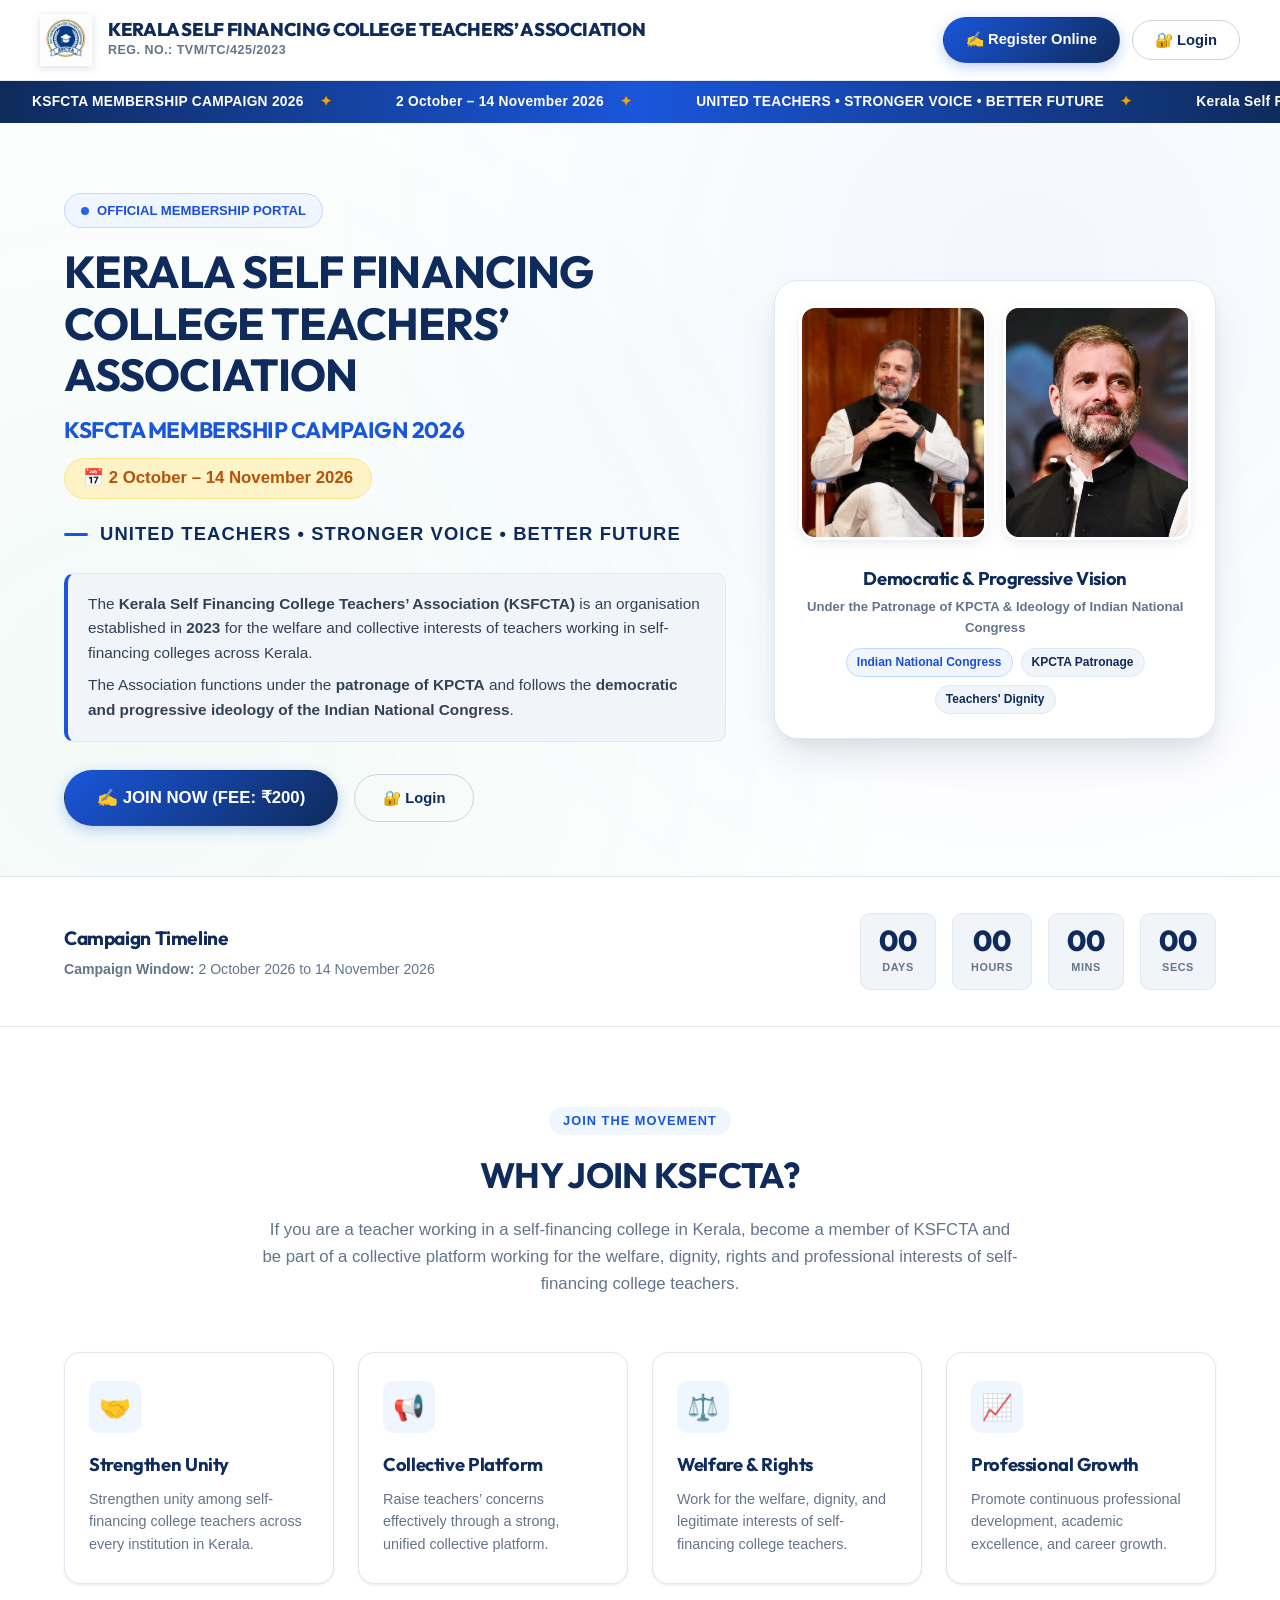
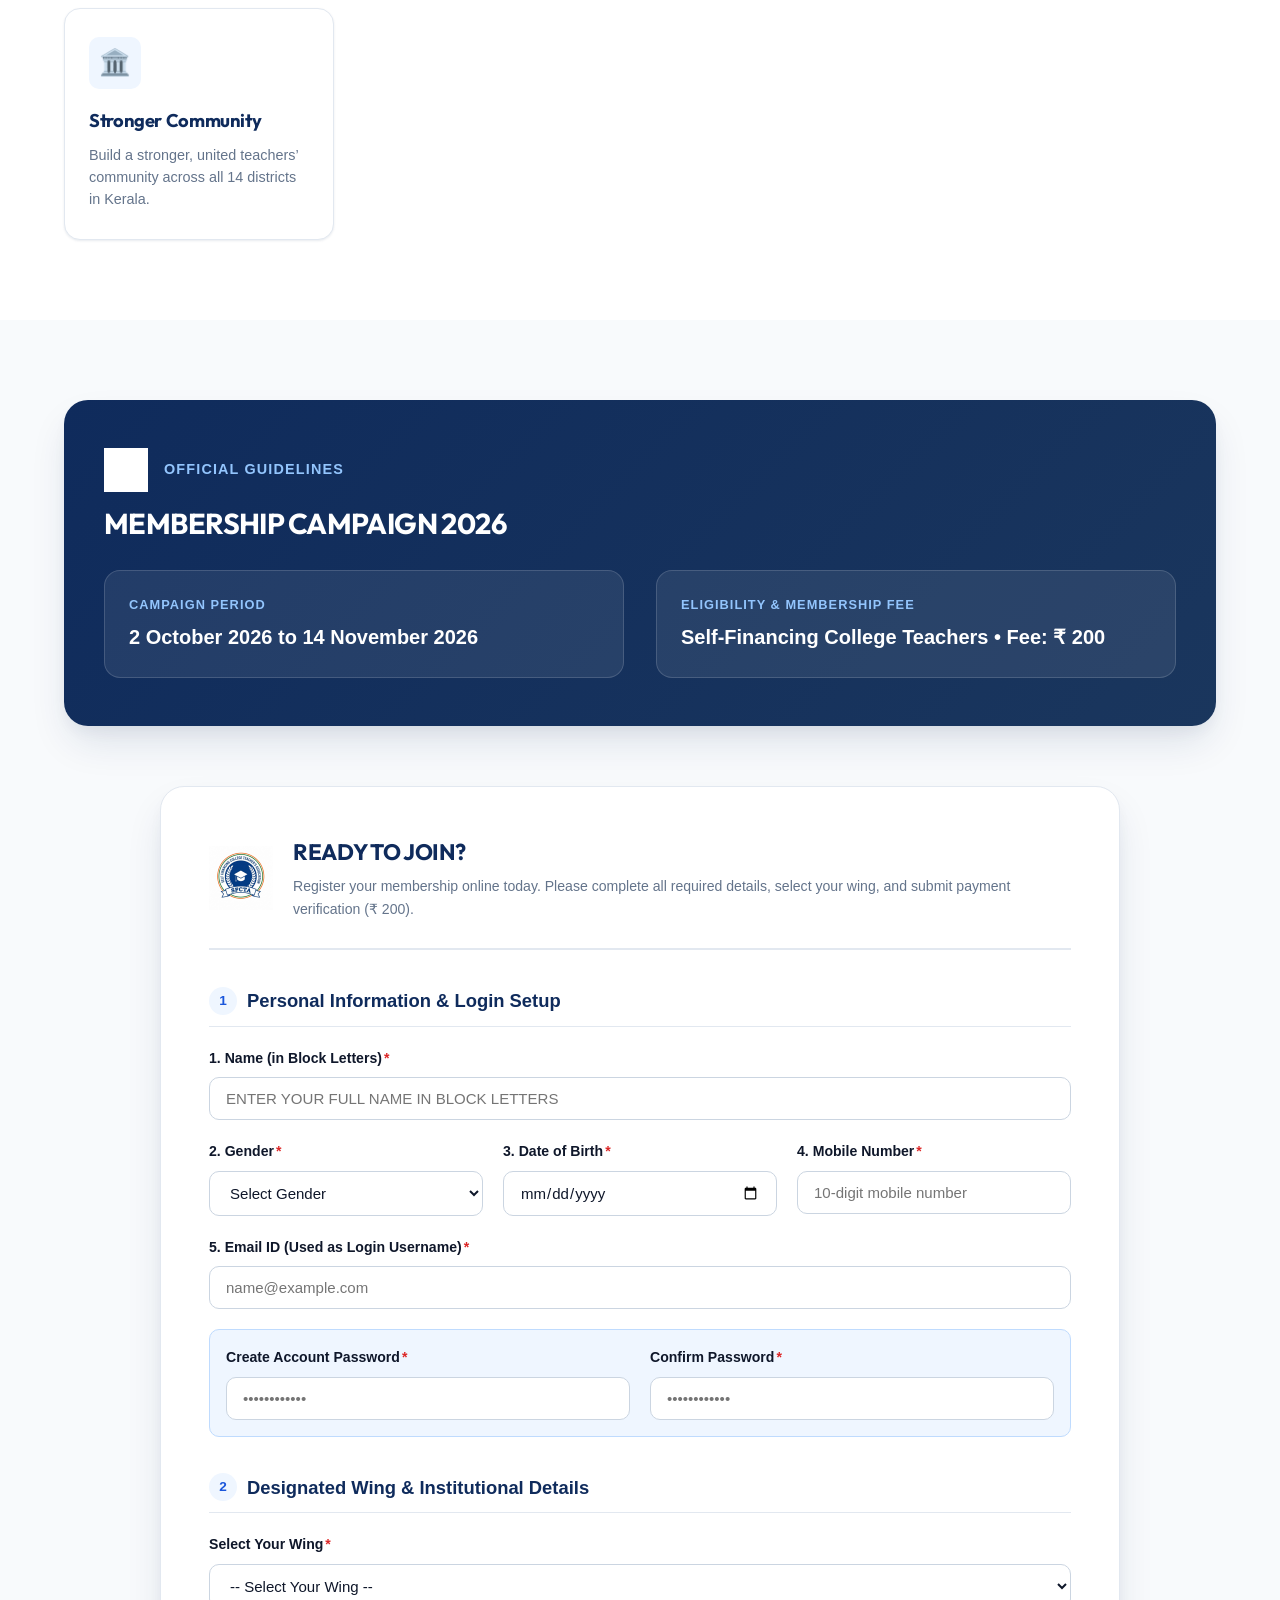
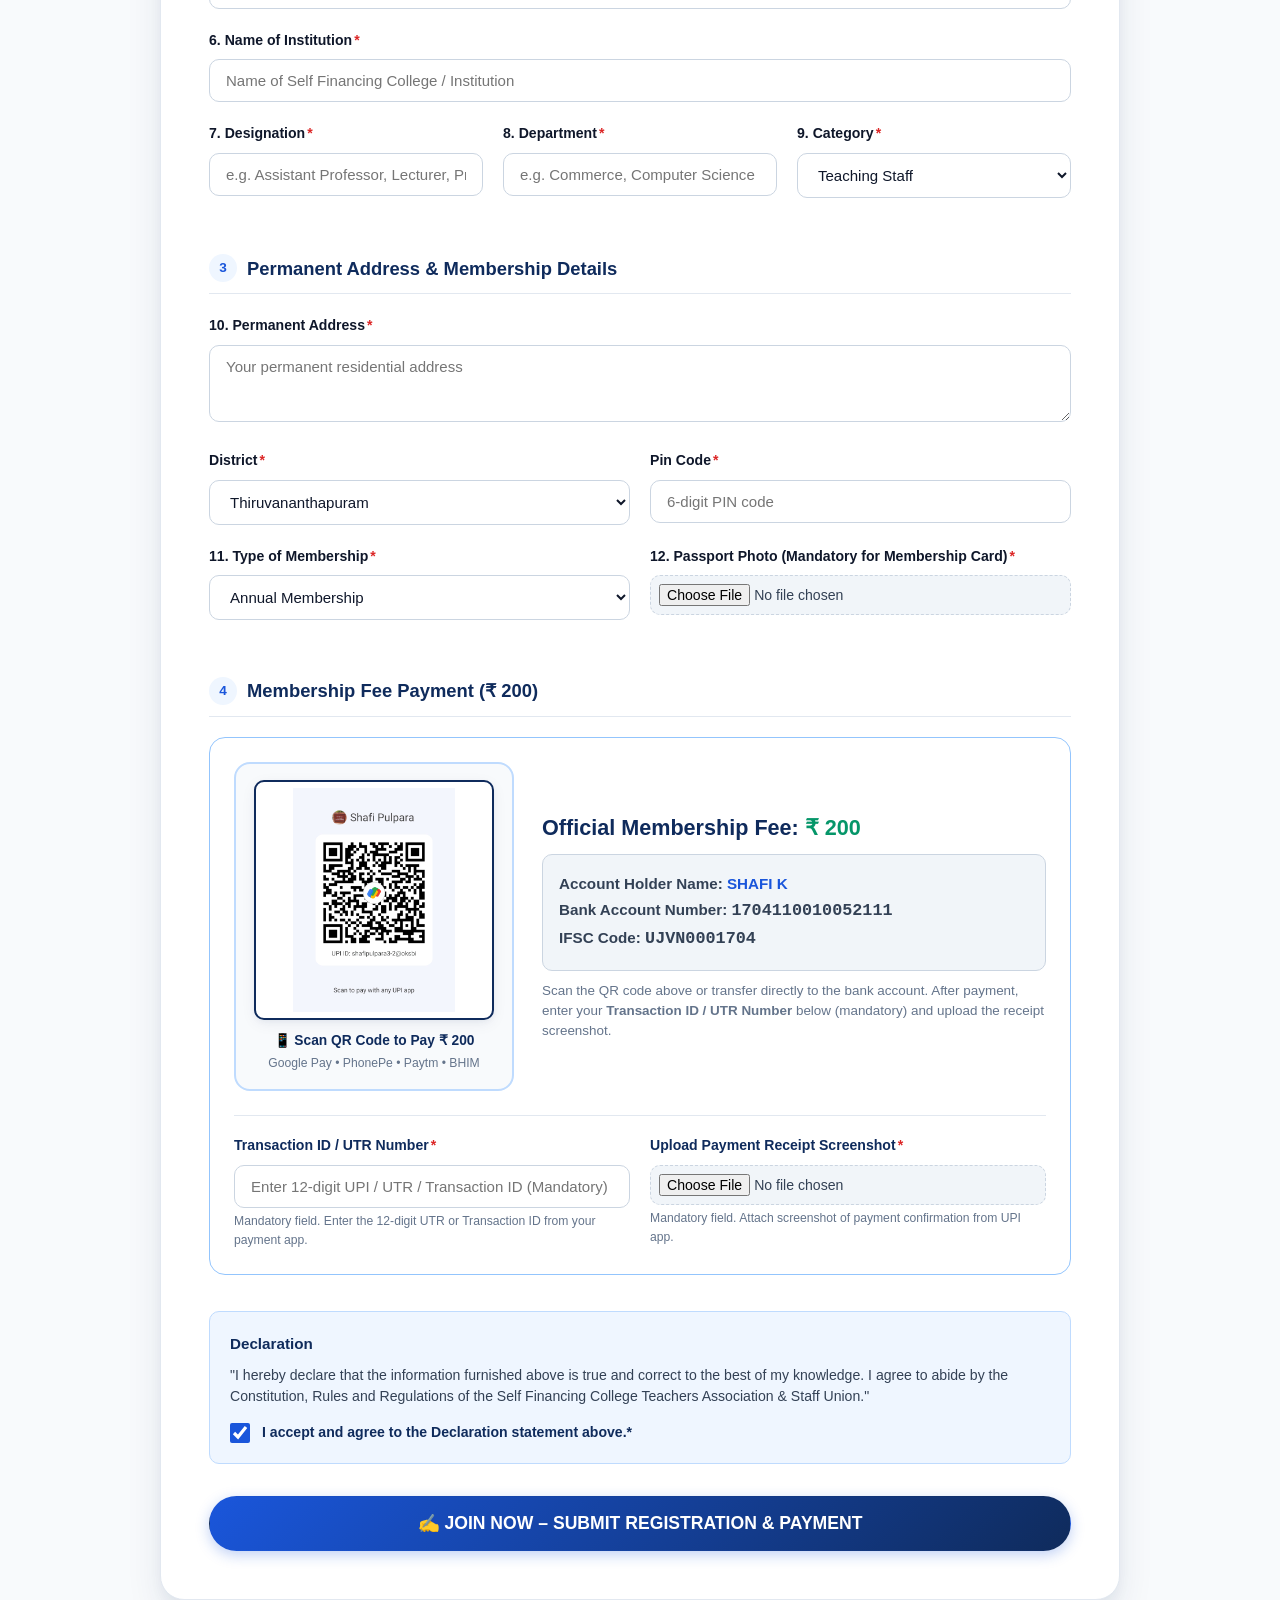
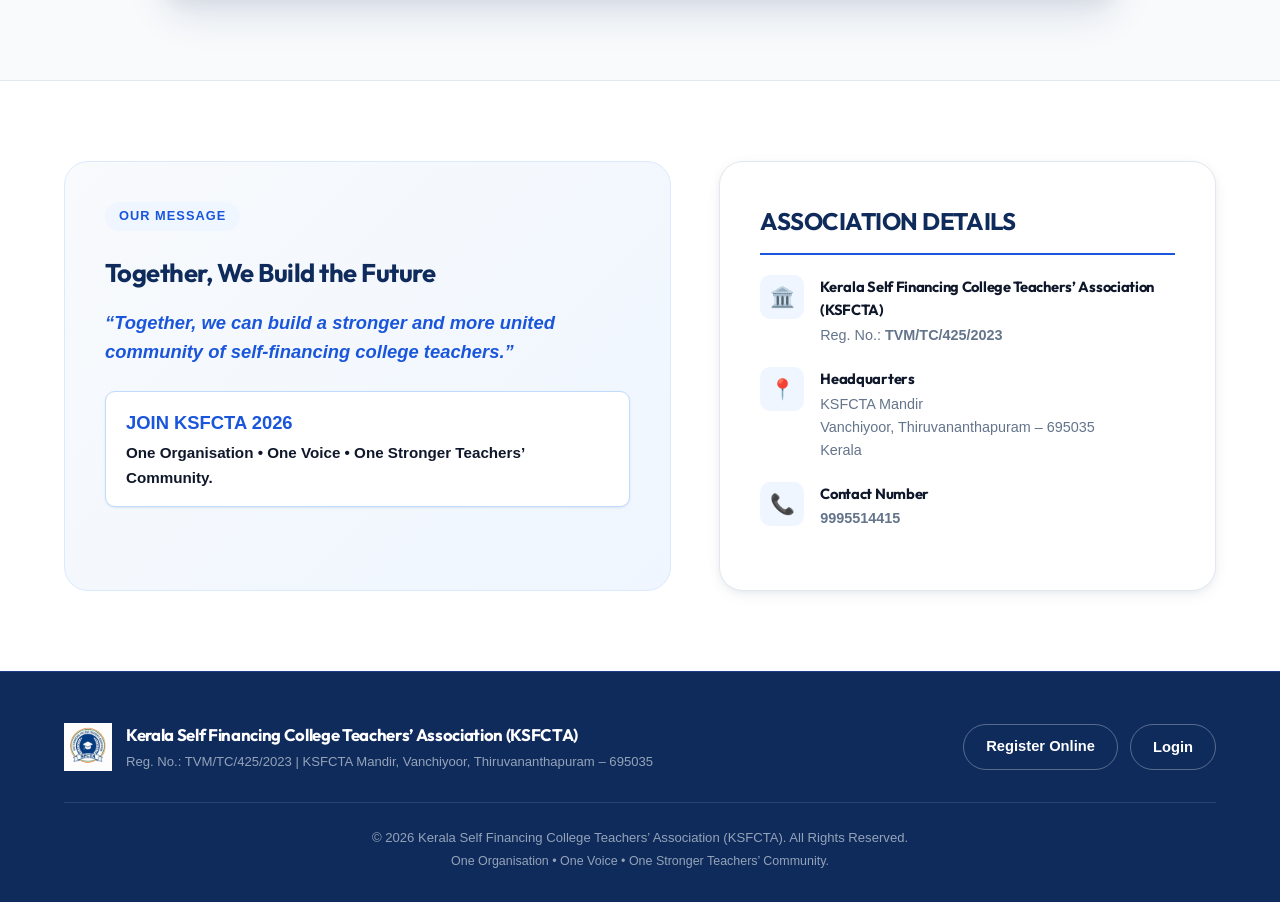
==== commit 406368b2: "third" ====
--- a/index.html
+++ b/index.html
@@ -8,7 +8,6 @@
   <link rel="icon" type="image/png" href="logo.png" />
   <link rel="stylesheet" href="static/css/style.css" />
   <style>
-    /* Local standalone fallback and enhancements */
     body {
       background-color: #F8FAFC;
       color: #334155;
@@ -29,6 +28,7 @@
     </a>
     <div class="header-cta">
       <a href="#register" class="btn btn-primary">✍️ Register Online</a>
+      <button type="button" class="btn btn-outline" onclick="openLoginModal()" style="font-weight: 700;">🔐 Login</button>
     </div>
   </div>
 </header>
@@ -78,8 +78,8 @@
         </div>
 
         <div class="hero-actions">
-          <a href="#register" class="btn btn-primary" style="padding: 14px 32px; font-size: 1.05rem;">✍️ JOIN NOW</a>
-          <a href="#why-join" class="btn btn-outline" style="padding: 14px 28px;">Why Join KSFCTA?</a>
+          <a href="#register" class="btn btn-primary" style="padding: 14px 32px; font-size: 1.05rem;">✍️ JOIN NOW (FEE: ₹200)</a>
+          <button type="button" class="btn btn-outline" onclick="openLoginModal()" style="padding: 14px 28px;">🔐 Login</button>
         </div>
       </div>
 
@@ -200,8 +200,8 @@
           <div class="meta-value">2 October 2026 to 14 November 2026</div>
         </div>
         <div class="campaign-meta-item">
-          <div class="meta-label">Eligibility</div>
-          <div class="meta-value">Teachers working in self-financing colleges in Kerala</div>
+          <div class="meta-label">Eligibility &amp; Membership Fee</div>
+          <div class="meta-value">Self-Financing College Teachers &bull; Fee: ₹ 200</div>
         </div>
       </div>
     </div>
@@ -212,16 +212,16 @@
         <img src="logo.png" alt="KSFCTA Logo" class="form-header-logo" />
         <div class="form-header-text">
           <h3>READY TO JOIN?</h3>
-          <p>Register your membership online today. Please fill in all details as required in the official membership form.</p>
+          <p>Register your membership online today. Please complete all required details, select your wing, and submit payment verification (₹ 200).</p>
         </div>
       </div>
 
       <form method="post" action="http://127.0.0.1:8000/" enctype="multipart/form-data" id="membership-form">
-        <!-- Block 1: Personal Details -->
+        <!-- Block 1: Personal Details & Password -->
         <div class="form-group-block">
           <div class="group-title">
             <span class="group-badge">1</span>
-            <span>Personal Information</span>
+            <span>Personal Information &amp; Login Setup</span>
           </div>
 
           <div class="field-wrapper">
@@ -250,16 +250,48 @@
           </div>
 
           <div class="field-wrapper">
-            <label class="field-label" for="id_email">5. Email ID<span class="req">*</span></label>
+            <label class="field-label" for="id_email">5. Email ID (Used as Login Username)<span class="req">*</span></label>
             <input type="email" name="email" id="id_email" class="form-input" placeholder="name@example.com" required />
           </div>
-        </div>
-
-        <!-- Block 2: Professional & Institutional Details -->
+
+          <!-- Account Password Fields -->
+          <div class="form-grid-2" style="background: #EFF6FF; padding: 16px; border-radius: var(--radius-md); border: 1px solid #BFDBFE;">
+            <div class="field-wrapper" style="margin-bottom: 0;">
+              <label class="field-label" for="id_password">Create Account Password<span class="req">*</span></label>
+              <input type="password" name="password" id="id_password" minlength="6" class="form-input" placeholder="••••••••••••" required />
+            </div>
+            <div class="field-wrapper" style="margin-bottom: 0;">
+              <label class="field-label" for="id_confirm_password">Confirm Password<span class="req">*</span></label>
+              <input type="password" name="confirm_password" id="id_confirm_password" class="form-input" placeholder="••••••••••••" required />
+            </div>
+          </div>
+        </div>
+
+        <!-- Block 2: Designated Wing & College Details -->
         <div class="form-group-block">
           <div class="group-title">
             <span class="group-badge">2</span>
-            <span>College &amp; Professional Details</span>
+            <span>Designated Wing &amp; Institutional Details</span>
+          </div>
+
+          <div class="field-wrapper">
+            <label class="field-label" for="id_wing">Select Your Wing<span class="req">*</span></label>
+            <select name="wing" id="id_wing" class="form-select" onchange="handleWingChange(this)" required>
+              <option value="">-- Select Your Wing --</option>
+              <option value="Arts and sciences">1. Arts and sciences</option>
+              <option value="Teacher Education">2. Teacher Education</option>
+              <option value="Law colleges">3. Law colleges</option>
+              <option value="Engineering Colleges">4. Engineering Colleges</option>
+              <option value="Health and Allied Sciences">5. Health and Allied Sciences</option>
+              <option value="Principal">6. Principal</option>
+              <option value="Administrative Staffs">7. Administrative Staffs</option>
+              <option value="Other">8. Other (Please Specify)</option>
+            </select>
+          </div>
+
+          <div class="field-wrapper" id="other-wing-field" style="display: none;">
+            <label class="field-label" for="id_other_wing">Please Specify Your Wing / Faculty<span class="req">*</span></label>
+            <input type="text" name="other_wing" id="id_other_wing" class="form-input" placeholder="Enter your wing / faculty name" />
           </div>
 
           <div class="field-wrapper">
@@ -270,7 +302,7 @@
           <div class="form-grid-3">
             <div class="field-wrapper">
               <label class="field-label" for="id_designation">7. Designation<span class="req">*</span></label>
-              <input type="text" name="designation" id="id_designation" class="form-input" placeholder="e.g. Assistant Professor, Lecturer" required />
+              <input type="text" name="designation" id="id_designation" class="form-input" placeholder="e.g. Assistant Professor, Lecturer, Principal" required />
             </div>
             <div class="field-wrapper">
               <label class="field-label" for="id_department">8. Department<span class="req">*</span></label>
@@ -290,7 +322,7 @@
         <div class="form-group-block">
           <div class="group-title">
             <span class="group-badge">3</span>
-            <span>Permanent Address &amp; Membership Type</span>
+            <span>Permanent Address &amp; Membership Details</span>
           </div>
 
           <div class="field-wrapper">
@@ -333,8 +365,60 @@
               </select>
             </div>
             <div class="field-wrapper">
-              <label class="field-label" for="id_photo">Passport Photo (Optional)</label>
-              <input type="file" name="photo" id="id_photo" accept="image/*" class="form-file" />
+              <label class="field-label" for="id_photo">12. Passport Photo (Mandatory for Membership Card)<span class="req">*</span></label>
+              <input type="file" name="photo" id="id_photo" accept="image/*" class="form-file" required />
+            </div>
+          </div>
+        </div>
+
+        <!-- Block 4: Payment Section (Fee: ₹ 200) with LARGE QR CODE -->
+        <div class="form-group-block">
+          <div class="group-title">
+            <span class="group-badge">4</span>
+            <span>Membership Fee Payment (₹ 200)</span>
+          </div>
+
+          <div class="payment-box-wrapper">
+            <div class="payment-layout-grid">
+              
+              <!-- LARGE HIGH-RESOLUTION QR CODE -->
+              <div class="payment-qr-card">
+                <img src="static/images/payment_qr.jpeg" alt="Payment QR Code" />
+                <div style="font-size: 0.86rem; font-weight: 800; color: #0F2B5C;">📱 Scan QR Code to Pay ₹ 200</div>
+                <div style="font-size: 0.76rem; color: var(--text-muted); margin-top: 2px;">Google Pay &bull; PhonePe &bull; Paytm &bull; BHIM</div>
+              </div>
+
+              <!-- Bank details & instructions -->
+              <div>
+                <div style="font-size: 1.35rem; font-weight: 800; color: var(--primary-navy); margin-bottom: 8px;">
+                  Official Membership Fee: <span style="color: #059669;">₹ 200</span>
+                </div>
+                <div class="payment-bank-details">
+                  <div><strong>Account Holder Name:</strong> <span style="color: var(--primary-blue); font-weight: 800;">SHAFI K</span></div>
+                  <div><strong>Bank Account Number:</strong> <span style="font-weight: 800; font-family: monospace; font-size: 1.05rem;">1704110010052111</span></div>
+                  <div><strong>IFSC Code:</strong> <span style="font-weight: 800; font-family: monospace; font-size: 1.05rem;">UJVN0001704</span></div>
+                </div>
+                <p style="font-size: 0.84rem; color: var(--text-muted); margin-top: 10px; line-height: 1.5;">
+                  Scan the QR code above or transfer directly to the bank account. After payment, enter your <strong>Transaction ID / UTR Number</strong> below (mandatory) and upload the receipt screenshot.
+                </p>
+              </div>
+            </div>
+
+            <div class="form-grid-2" style="margin-top: 24px; padding-top: 18px; border-top: 1px solid var(--border-light);">
+              <div class="field-wrapper" style="margin-bottom: 0;">
+                <label class="field-label" for="id_transaction_id" style="font-weight: 800; color: #0F2B5C;">
+                  Transaction ID / UTR Number<span class="req">*</span>
+                </label>
+                <input type="text" name="transaction_id" id="id_transaction_id" class="form-input" placeholder="Enter 12-digit UPI / UTR / Transaction ID (Mandatory)" required />
+                <div style="font-size: 0.76rem; color: var(--text-muted); margin-top: 4px;">Mandatory field. Enter the 12-digit UTR or Transaction ID from your payment app.</div>
+              </div>
+              <div class="field-wrapper" style="margin-bottom: 0;">
+                <label class="field-label" for="id_payment_screenshot" style="font-weight: 800; color: #0F2B5C;">
+                  Upload Payment Receipt Screenshot<span class="req">*</span>
+                </label>
+                <input type="file" name="payment_screenshot" id="id_payment_screenshot" accept="image/*" class="form-file" required />
+                <div style="font-size: 0.76rem; color: var(--text-muted); margin-top: 4px;">Mandatory field. Attach screenshot of payment confirmation from UPI app.</div>
+              </div>
             </div>
           </div>
         </div>
@@ -352,7 +436,7 @@
         </div>
 
         <button type="submit" class="btn btn-primary btn-submit-large">
-          ✍️ JOIN NOW – SUBMIT MEMBERSHIP APPLICATION
+          ✍️ JOIN NOW – SUBMIT REGISTRATION &amp; PAYMENT
         </button>
       </form>
     </div>
@@ -403,14 +487,6 @@
             <p><strong>9995514415</strong></p>
           </div>
         </div>
-
-        <div class="contact-item">
-          <div class="contact-icon">✉️</div>
-          <div>
-            <h5>Email Correspondence</h5>
-            <p>ksfcta@gmail.com, info.ksfcta@gmail.com</p>
-          </div>
-        </div>
       </div>
     </div>
   </div>
@@ -427,8 +503,9 @@
           <p>Reg. No.: TVM/TC/425/2023 | KSFCTA Mandir, Vanchiyoor, Thiruvananthapuram – 695035</p>
         </div>
       </div>
-      <div>
+      <div style="display: flex; gap: 12px;">
         <a href="#register" class="btn btn-outline" style="color: #FFFFFF !important; border-color: rgba(255,255,255,0.3);">Register Online</a>
+        <button type="button" class="btn btn-outline" onclick="openLoginModal()" style="color: #FFFFFF !important; border-color: rgba(255,255,255,0.3);">Login</button>
       </div>
     </div>
     <div class="footer-bottom">
@@ -437,6 +514,37 @@
     </div>
   </div>
 </footer>
+
+<!-- DIRECT ON-PAGE COMMON LOGIN MODAL -->
+<div id="login-modal" style="display: none; position: fixed; inset: 0; z-index: 9999; background: rgba(15, 23, 42, 0.6); backdrop-filter: blur(4px); align-items: center; justify-content: center; padding: 20px;">
+  <div class="login-modal-box">
+    <button type="button" onclick="closeLoginModal()" style="position: absolute; top: 16px; right: 16px; background: none; border: none; font-size: 1.4rem; cursor: pointer; color: var(--text-muted);">&times;</button>
+    
+    <div style="text-align: center; margin-bottom: 24px;">
+      <img src="logo.png" alt="Logo" style="width: 56px; height: 56px; object-fit: contain; margin: 0 auto 10px;" />
+      <h3 style="font-size: 1.4rem; color: var(--primary-navy);">Login</h3>
+      <p style="font-size: 0.85rem; color: var(--text-muted);">Sign in to access your account</p>
+    </div>
+
+    <form method="post" action="http://127.0.0.1:8000/">
+      <input type="hidden" name="action_login" value="1" />
+
+      <div style="margin-bottom: 16px;">
+        <label class="field-label" for="modal_user">Email Address or Username</label>
+        <input type="text" name="username_or_email" id="modal_user" class="form-input" placeholder="Enter your email or username" required />
+      </div>
+
+      <div style="margin-bottom: 22px;">
+        <label class="field-label" for="modal_pwd">Password</label>
+        <input type="password" name="password" id="modal_pwd" class="form-input" placeholder="••••••••••••" required />
+      </div>
+
+      <button type="submit" class="btn btn-primary" style="width: 100%; padding: 13px; font-weight: 700; font-size: 1rem;">
+        Sign In
+      </button>
+    </form>
+  </div>
+</div>
 
 <script>
   // Countdown to 2 October 2026
@@ -469,6 +577,38 @@
     updateCountdown();
     setInterval(updateCountdown, 1000);
   })();
+
+  function handleWingChange(selectEl) {
+    const otherField = document.getElementById('other-wing-field');
+    const otherInput = document.getElementById('id_other_wing');
+    if (selectEl && selectEl.value === 'Other') {
+      if (otherField) otherField.style.display = 'block';
+      if (otherInput) otherInput.required = true;
+    } else if (otherField) {
+      otherField.style.display = 'none';
+      if (otherInput) {
+        otherInput.required = false;
+        otherInput.value = '';
+      }
+    }
+  }
+
+  document.addEventListener('DOMContentLoaded', function() {
+    const wingSelect = document.getElementById('id_wing');
+    if (wingSelect) {
+      handleWingChange(wingSelect);
+    }
+  });
+
+  function openLoginModal() {
+    const modal = document.getElementById('login-modal');
+    modal.style.display = 'flex';
+  }
+
+  function closeLoginModal() {
+    const modal = document.getElementById('login-modal');
+    modal.style.display = 'none';
+  }
 </script>
 
 </body>
--- a/static/css/style.css
+++ b/static/css/style.css
@@ -1072,6 +1072,7 @@
   border-radius: var(--radius-lg);
   box-shadow: var(--shadow-sm);
   overflow-x: auto;
+  -webkit-overflow-scrolling: touch;
 }
 
 .data-table {
@@ -1149,23 +1150,341 @@
 }
 
 /* ==========================================================================
-   Responsive Breakpoints
+   Semantic Responsive Component Classes
    ========================================================================== */
-@media (max-width: 992px) {
-  .hero-grid { grid-template-columns: 1fr; }
-  .campaign-meta-grid { grid-template-columns: 1fr; }
-  .details-grid { grid-template-columns: 1fr; }
-  .toolbar-grid { grid-template-columns: 1fr 1fr; }
-  .form-grid-2, .form-grid-3 { grid-template-columns: 1fr; }
-  .hero-title { font-size: 2.2rem; }
-}
-
-@media (max-width: 640px) {
-  .header-inner { flex-direction: column; gap: 12px; text-align: center; }
-  .hero-title { font-size: 1.8rem; }
-  .hero-actions { flex-direction: column; width: 100%; }
-  .btn { width: 100%; }
-  .countdown-wrap { flex-direction: column; text-align: center; }
-  .toolbar-grid { grid-template-columns: 1fr; }
-  .form-wrapper { padding: 24px 16px; }
-}
+.payment-box-wrapper {
+  background: #FFFFFF;
+  border: 1.5px solid #93C5FD;
+  border-radius: var(--radius-lg);
+  padding: 24px;
+  margin-bottom: 20px;
+}
+
+.payment-layout-grid {
+  display: grid;
+  grid-template-columns: 280px 1fr;
+  gap: 28px;
+  align-items: center;
+}
+
+.payment-qr-card {
+  text-align: center;
+  background: #F8FAFC;
+  border: 2px solid #BFDBFE;
+  border-radius: var(--radius-lg);
+  padding: 16px;
+}
+
+.payment-qr-card img {
+  width: 240px;
+  height: 240px;
+  max-width: 100%;
+  object-fit: contain;
+  border-radius: var(--radius-md);
+  border: 2px solid #0F2B5C;
+  margin: 0 auto 10px;
+  background: #FFFFFF;
+  padding: 6px;
+  box-shadow: var(--shadow-md);
+  display: block;
+}
+
+.payment-bank-details {
+  background: var(--bg-subtle);
+  border: 1px solid var(--border-medium);
+  border-radius: var(--radius-md);
+  padding: 16px;
+  font-size: 0.95rem;
+  line-height: 1.7;
+}
+
+.login-modal-box {
+  background: #FFFFFF;
+  width: 100%;
+  max-width: 420px;
+  border-radius: var(--radius-xl);
+  box-shadow: var(--shadow-xl);
+  padding: 36px;
+  position: relative;
+}
+
+.portal-grid-split {
+  display: grid;
+  grid-template-columns: 1.3fr 0.7fr;
+  gap: 32px;
+}
+
+.portal-grid-split.detail-view {
+  grid-template-columns: 2fr 1fr;
+  gap: 28px;
+}
+
+.profile-grid-2 {
+  display: grid;
+  grid-template-columns: 1fr 1fr;
+  gap: 18px;
+}
+
+.mobile-table-hint {
+  display: none;
+}
+
+/* ==========================================================================
+   Responsive Breakpoints (Desktop, Tablet & Mobile)
+   ========================================================================== */
+@media (max-width: 1024px) {
+  .hero-grid {
+    grid-template-columns: 1fr;
+    gap: 36px;
+  }
+  .hero-title {
+    font-size: 2.3rem;
+  }
+  .campaign-meta-grid {
+    grid-template-columns: 1fr;
+  }
+  .details-grid {
+    grid-template-columns: 1fr;
+  }
+  .toolbar-grid {
+    grid-template-columns: 1fr 1fr;
+  }
+  .portal-grid-split,
+  .portal-grid-split.detail-view {
+    grid-template-columns: 1fr;
+    gap: 24px;
+  }
+}
+
+@media (max-width: 768px) {
+  .container {
+    padding: 0 16px;
+  }
+  .section {
+    padding: 48px 0;
+  }
+  .hero-section {
+    padding: 36px 0 28px;
+  }
+  .hero-title {
+    font-size: 1.85rem;
+    line-height: 1.2;
+  }
+  .hero-campaign-sub {
+    font-size: 1.15rem;
+  }
+  .hero-dates-badge {
+    font-size: 0.92rem;
+    padding: 5px 14px;
+    margin-bottom: 14px;
+  }
+  .hero-slogan {
+    font-size: 0.95rem;
+    line-height: 1.35;
+    margin-bottom: 18px;
+  }
+  .hero-about-box {
+    padding: 14px 16px;
+    font-size: 0.88rem;
+    margin-bottom: 20px;
+  }
+
+  .campaign-details-card {
+    padding: 28px 20px;
+    margin-bottom: 36px;
+  }
+  .campaign-details-card h3 {
+    font-size: 1.4rem;
+  }
+  .campaign-meta-grid {
+    grid-template-columns: 1fr;
+    gap: 14px;
+  }
+  .details-grid {
+    grid-template-columns: 1fr;
+    gap: 24px;
+  }
+  .details-section {
+    padding: 48px 0;
+  }
+  .message-card, .contact-card {
+    padding: 24px 18px;
+  }
+
+  /* Payment block mobile layout */
+  .payment-box-wrapper {
+    padding: 18px 14px;
+  }
+  .payment-layout-grid {
+    display: flex;
+    flex-direction: column;
+    gap: 20px;
+    text-align: center;
+  }
+  .payment-qr-card {
+    padding: 14px;
+    width: 100%;
+    margin: 0 auto;
+  }
+  .payment-qr-card img {
+    width: 210px;
+    height: 210px;
+  }
+  .payment-bank-details {
+    text-align: left;
+    font-size: 0.88rem;
+    line-height: 1.6;
+    padding: 14px;
+  }
+
+  /* Form responsive adjustments */
+  .form-wrapper {
+    padding: 24px 16px;
+    border-radius: var(--radius-lg);
+  }
+  .form-header-bar {
+    flex-direction: column;
+    text-align: center;
+    gap: 12px;
+    padding-bottom: 20px;
+    margin-bottom: 24px;
+  }
+  .form-header-logo {
+    margin: 0 auto;
+    width: 52px;
+    height: 52px;
+  }
+  .form-grid-2, .form-grid-3 {
+    grid-template-columns: 1fr;
+    gap: 14px;
+  }
+  .profile-grid-2 {
+    grid-template-columns: 1fr;
+    gap: 14px;
+  }
+  .toolbar-grid {
+    grid-template-columns: 1fr;
+  }
+  .login-modal-box {
+    padding: 24px 18px;
+    border-radius: var(--radius-lg);
+  }
+  .mobile-table-hint {
+    display: block;
+    font-size: 0.78rem;
+    color: #1E40AF;
+    background: #EFF6FF;
+    border: 1px solid #BFDBFE;
+    border-radius: var(--radius-sm);
+    padding: 7px 12px;
+    margin-bottom: 10px;
+    font-weight: 600;
+  }
+}
+
+@media (max-width: 480px) {
+  .header-inner {
+    flex-direction: column;
+    gap: 12px;
+    text-align: center;
+  }
+  .brand-wrapper {
+    flex-direction: column;
+    gap: 8px;
+    text-align: center;
+  }
+  .brand-logo {
+    width: 46px;
+    height: 46px;
+  }
+  .brand-text h1 {
+    font-size: 1.02rem;
+    line-height: 1.25;
+  }
+  .brand-text p {
+    font-size: 0.72rem;
+  }
+  .header-cta {
+    width: 100%;
+    display: flex;
+    gap: 8px;
+  }
+  .header-cta .btn {
+    flex: 1;
+    min-width: 0;
+    padding: 9px 12px;
+    font-size: 0.85rem;
+  }
+
+  .hero-title {
+    font-size: 1.55rem;
+  }
+  .hero-campaign-sub {
+    font-size: 1.05rem;
+  }
+  .hero-actions {
+    flex-direction: column;
+    width: 100%;
+    gap: 10px;
+  }
+  .hero-actions .btn {
+    width: 100%;
+  }
+
+  /* Countdown on mobile phone */
+  .countdown-strip {
+    padding: 24px 0;
+  }
+  .countdown-wrap {
+    flex-direction: column;
+    text-align: center;
+    gap: 16px;
+  }
+  .countdown-timer {
+    gap: 6px;
+    width: 100%;
+    justify-content: center;
+  }
+  .timer-box {
+    flex: 1;
+    min-width: 0;
+    max-width: 72px;
+    padding: 8px 4px;
+  }
+  .timer-val {
+    font-size: 1.3rem;
+  }
+  .timer-lbl {
+    font-size: 0.58rem;
+  }
+
+  /* Form & Submit Button on phone */
+  .form-wrapper {
+    padding: 18px 12px;
+    border-radius: var(--radius-md);
+  }
+  .form-input, .form-select, .form-textarea {
+    font-size: 0.9rem;
+    padding: 10px 12px;
+  }
+  .btn-submit-large {
+    font-size: 0.92rem;
+    padding: 13px 14px;
+    white-space: normal;
+  }
+
+  /* Admin KPIs on phone */
+  .stats-grid-portal {
+    grid-template-columns: repeat(2, 1fr);
+    gap: 8px;
+  }
+  .stat-metric-card {
+    padding: 12px 10px;
+  }
+  .stat-metric-card .number {
+    font-size: 1.4rem;
+  }
+  .stat-metric-card .label {
+    font-size: 0.7rem;
+  }
+}
